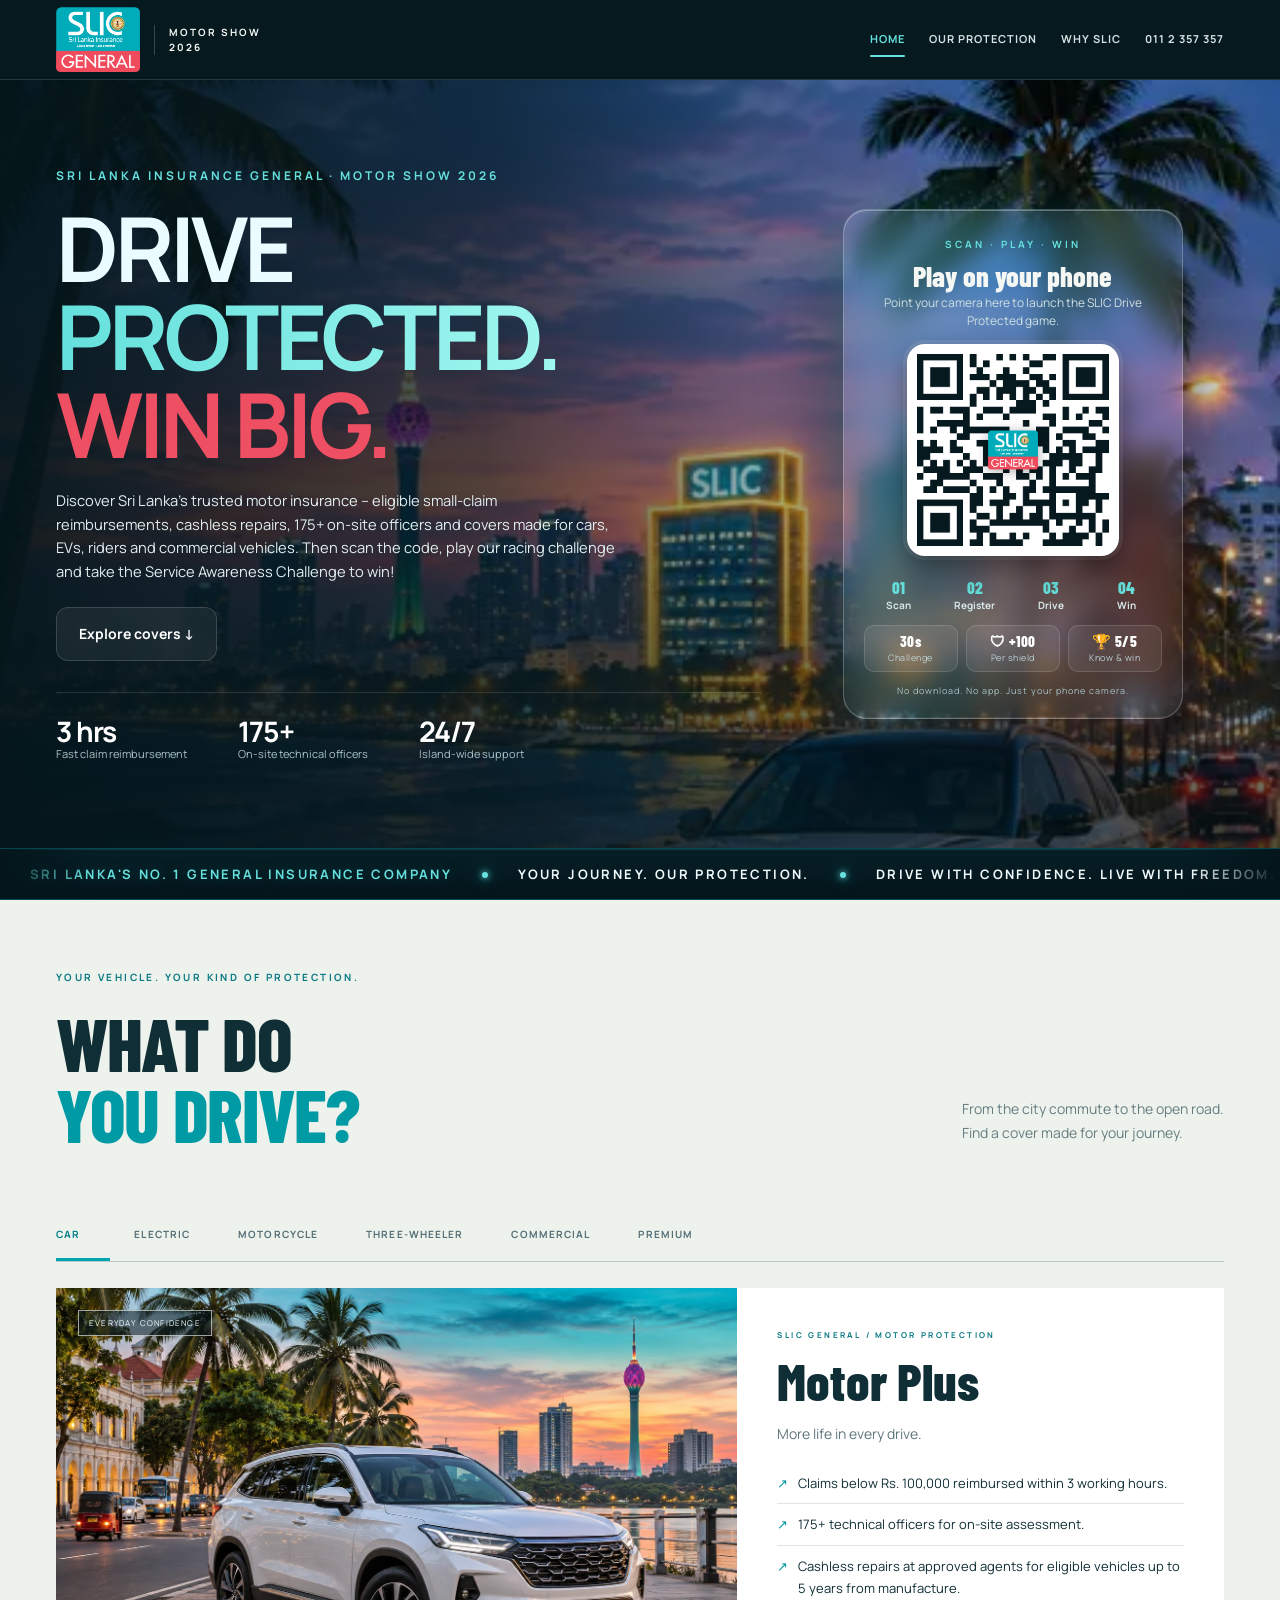
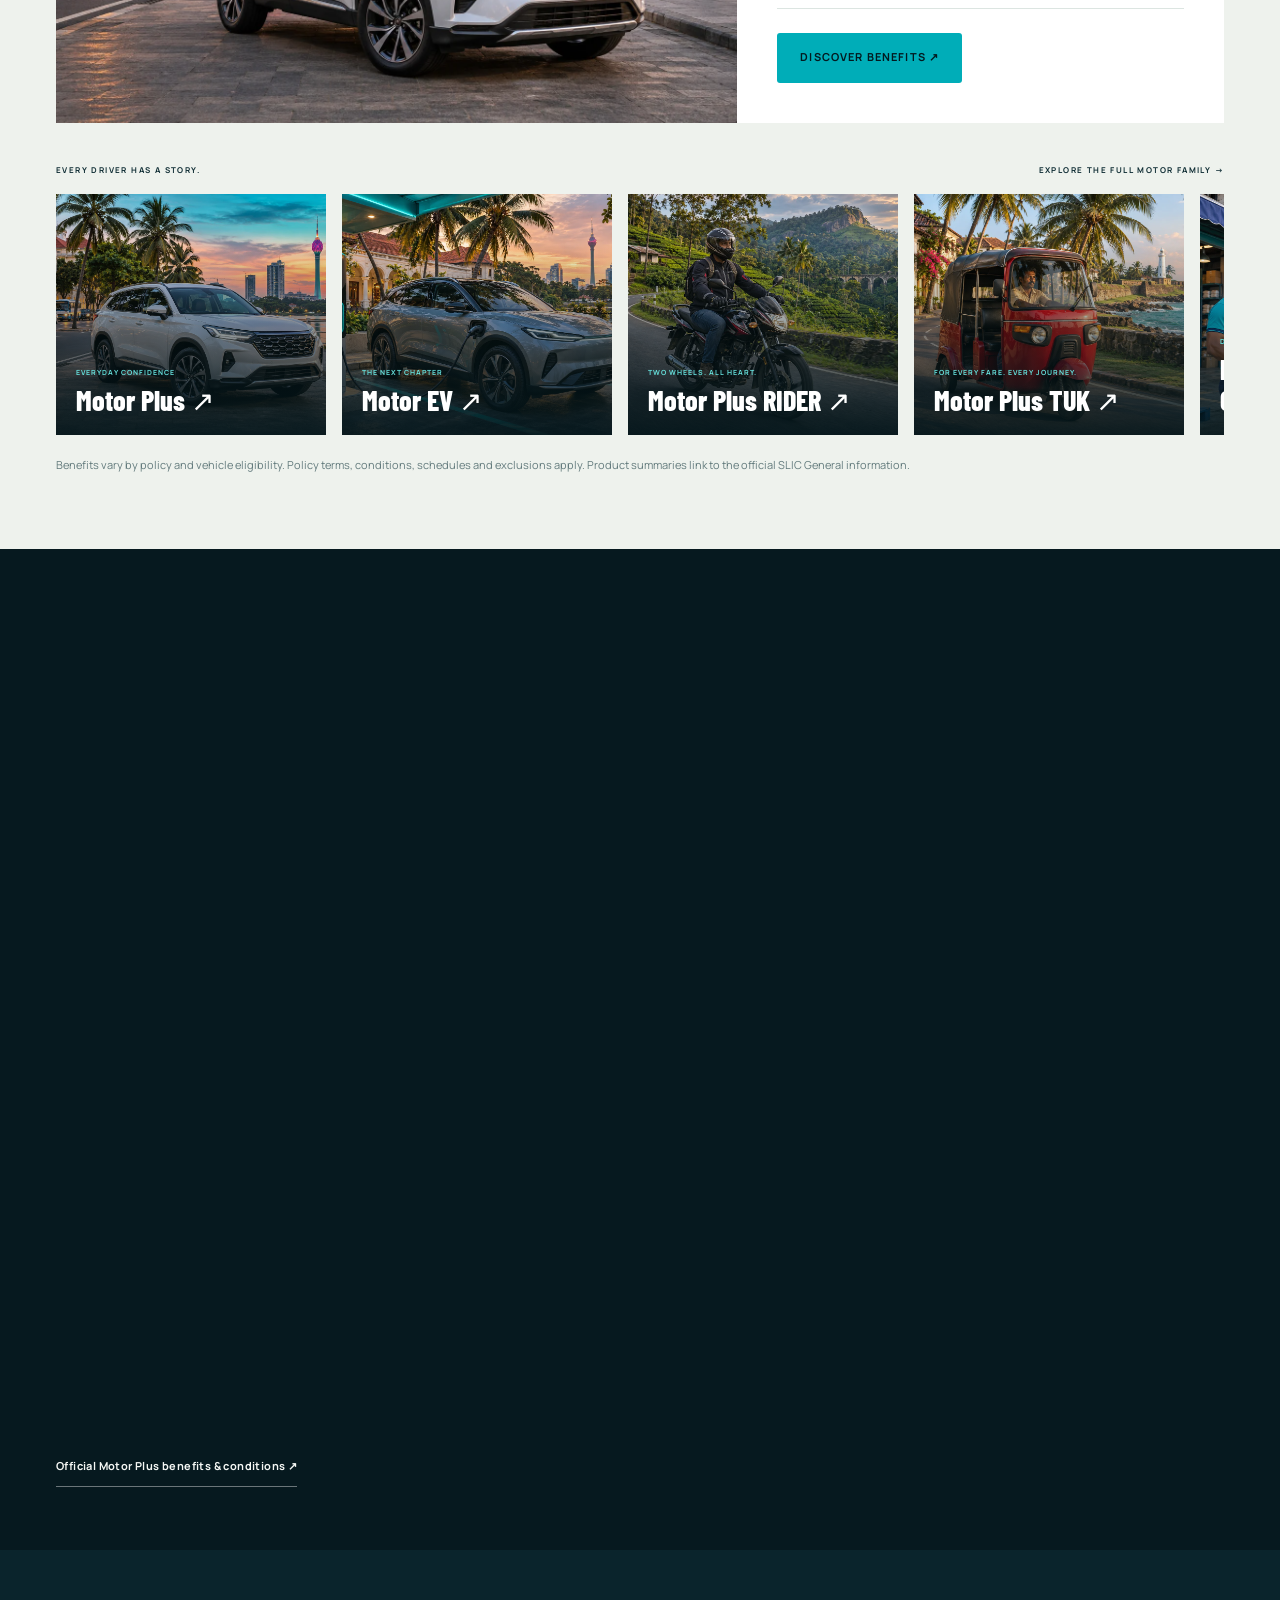
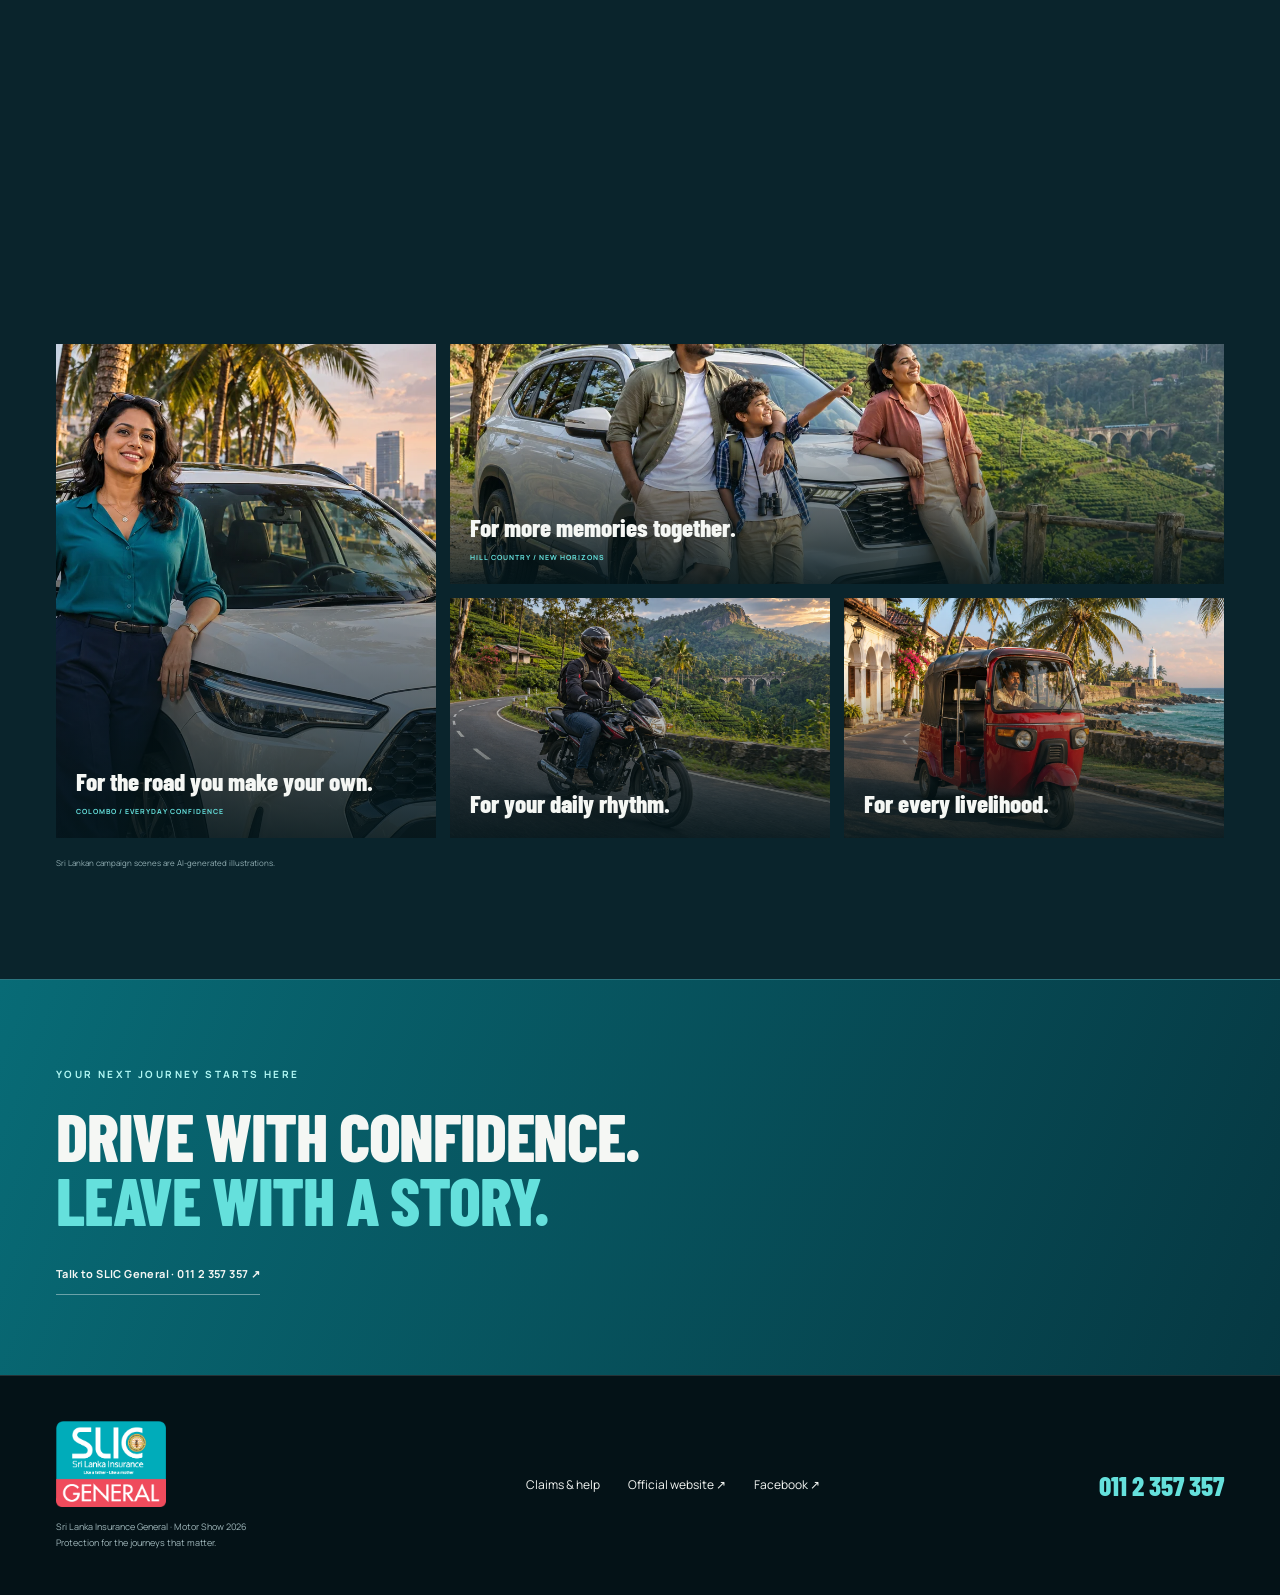
==== index.html @ 0b6e7b7d "Initial commit: motor show game site" ====
<!doctype html>
<html lang="en"><head><meta charset="utf-8"><meta name="viewport" content="width=device-width,initial-scale=1,viewport-fit=cover"><meta name="theme-color" content="#06191f"><meta name="description" content="Drive smart. Stay protected. Take the SLIC Motor Show 2026 challenge and discover motor protection for your Sri Lankan journey."><title>SLIC Motor Show 2026 · Drive Smart. Stay Protected.</title><link rel="icon" href="assets/logo.png"><link rel="preload" as="image" href="assets/images/colombo-desktop.webp" imagesrcset="assets/images/colombo-desktop-small.webp 960w, assets/images/colombo-desktop.webp 1672w" imagesizes="100vw" media="(min-width:768px)" fetchpriority="high"><link rel="preload" as="image" href="assets/images/colombo-portrait.webp" imagesrcset="assets/images/colombo-portrait-small.webp 480w, assets/images/colombo-portrait.webp 941w" imagesizes="100vw" media="(max-width:767px)" fetchpriority="high"><link rel="stylesheet" href="assets/site.css"><link rel="stylesheet" href="assets/mobile-home.css"></head>
<body data-page="campaign"><a class="skip-link" href="#main">Skip to content</a><main id="main">
<section class="campaign-hero" id="home" aria-labelledby="heroTitle"><picture><source media="(max-width:767px)" srcset="assets/images/colombo-portrait-small.webp 480w, assets/images/colombo-portrait.webp 941w" sizes="100vw"><img class="hero-image" src="assets/images/colombo-desktop.webp" srcset="assets/images/colombo-desktop-small.webp 960w, assets/images/colombo-desktop.webp 1672w" sizes="100vw" alt="White SUV on Colombo’s coastal road with the Lotus Tower in the distance" width="1672" height="941" fetchpriority="high"></picture><div class="hero-shade"></div><div class="hero-grid wrap"><div class="hero-copy"><span class="hero-eyebrow">SRI LANKA INSURANCE GENERAL · MOTOR SHOW 2026</span><h1 id="heroTitle" class="hero-title">DRIVE<br><span class="t-teal">PROTECTED.</span><br><span class="t-pink">WIN BIG.</span></h1><p class="hero-lead">Discover Sri Lanka's trusted motor insurance – eligible small-claim reimbursements, cashless repairs, 175+ on-site officers and covers made for cars, EVs, riders and commercial vehicles. Then scan the code, play our racing challenge and take the Service Awareness Challenge to win!</p><p class="mobile-hero-intro">Confidence for every journey. Explore motor protection for your life on the road.</p><a class="btn-glass" href="#products">Explore covers ↓</a><div class="hero-stats"><div><b>3 hrs</b><span>Fast claim reimbursement</span></div><div><b>175+</b><span>On-site technical officers</span></div><div><b>24/7</b><span>Island-wide support</span></div></div></div><div class="hero-side"><div class="qr-glass" aria-labelledby="scanTitle"><span class="eyebrow">SCAN · PLAY · WIN</span><h3 id="scanTitle">Play on your phone</h3><p>Point your camera here to launch the SLIC Drive Protected game.</p><div class="qr-frame"><div class="qr-code" data-qr data-qr-size="300" aria-label="QR code for the mobile driving challenge"></div><img class="qr-logo" src="assets/logo.png" alt=""></div><ol class="qr-steps"><li><b>01</b>Scan</li><li><b>02</b>Register</li><li><b>03</b>Drive</li><li><b>04</b>Win</li></ol><div class="qr-facts"><span><b>30s</b>Challenge</span><span><b>🛡 +100</b>Per shield</span><span><b>🏆 5/5</b>Know &amp; win</span></div><small class="qr-note">No download. No app. Just your phone camera.</small></div></div><section class="mobile-banner-slider" aria-label="Explore motor protection" aria-roledescription="carousel"><div class="mobile-banner-track"><a class="mobile-banner" href="products/motor-plus.html" aria-label="Motor Plus: discover benefits"><img src="assets/images/motor-plus-small.webp" alt="Motor Plus vehicle in Sri Lanka" width="150" height="100"><span><small>FOR YOUR EVERYDAY DRIVE</small><strong>Motor Plus</strong><em>Your road. More confidence.</em></span><b aria-hidden="true">↗</b></a><a class="mobile-banner" href="products/motor-ev.html" aria-label="Motor EV: discover benefits"><img src="assets/images/motor-ev-small.webp" alt="Motor EV vehicle in Sri Lanka" width="150" height="100"><span><small>THE NEXT CHAPTER</small><strong>Motor EV</strong><em>Electric drive. Extra confidence.</em></span><b aria-hidden="true">↗</b></a><a class="mobile-banner" href="products/rider.html" aria-label="Motor Plus RIDER: discover benefits"><img src="assets/images/rider-small.webp" alt="Motor Plus RIDER vehicle in Sri Lanka" width="150" height="100"><span><small>TWO WHEELS. ALL HEART.</small><strong>Motor Plus RIDER</strong><em>Make every ride your own.</em></span><b aria-hidden="true">↗</b></a><a class="mobile-banner" href="products/tuk.html" aria-label="Motor Plus TUK: discover benefits"><img src="assets/images/tuk-small.webp" alt="Motor Plus TUK vehicle in Sri Lanka" width="150" height="100"><span><small>FOR EVERY JOURNEY</small><strong>Motor Plus TUK</strong><em>Your livelihood. Moving forward.</em></span><b aria-hidden="true">↗</b></a></div><div class="mobile-banner-controls"><span>PROTECTION FOR YOUR JOURNEY</span><div class="mobile-banner-dots" aria-label="Choose a banner"><button type="button" aria-label="Show Motor Plus banner" aria-pressed="true"></button><button type="button" aria-label="Show Motor EV banner" aria-pressed="false"></button><button type="button" aria-label="Show Motor Plus RIDER banner" aria-pressed="false"></button><button type="button" aria-label="Show Motor Plus TUK banner" aria-pressed="false"></button></div></div></section></div></section>
<div class="campaign-marquee" aria-hidden="true"><div class="mq-track"><div class="mq-set"><span class="mq-t mq-teal">SRI LANKA&#39;S NO. 1 GENERAL INSURANCE COMPANY</span><span class="mq-dot"></span><span class="mq-t mq-white">YOUR JOURNEY. OUR PROTECTION.</span><span class="mq-dot"></span><span class="mq-t mq-white">DRIVE WITH CONFIDENCE. LIVE WITH FREEDOM.</span><span class="mq-dot"></span><span class="mq-t mq-teal">PROTECTING EVERY JOURNEY ACROSS SRI LANKA</span><span class="mq-dot"></span><span class="mq-t mq-coral">SCAN &bull; PLAY &bull; WIN BIG!</span><span class="mq-dot"></span><span class="mq-t mq-hot">24/7 HOTLINE &bull; <b>011 2 357 357</b></span><span class="mq-dot"></span></div><div class="mq-set"><span class="mq-t mq-teal">SRI LANKA&#39;S NO. 1 GENERAL INSURANCE COMPANY</span><span class="mq-dot"></span><span class="mq-t mq-white">YOUR JOURNEY. OUR PROTECTION.</span><span class="mq-dot"></span><span class="mq-t mq-white">DRIVE WITH CONFIDENCE. LIVE WITH FREEDOM.</span><span class="mq-dot"></span><span class="mq-t mq-teal">PROTECTING EVERY JOURNEY ACROSS SRI LANKA</span><span class="mq-dot"></span><span class="mq-t mq-coral">SCAN &bull; PLAY &bull; WIN BIG!</span><span class="mq-dot"></span><span class="mq-t mq-hot">24/7 HOTLINE &bull; <b>011 2 357 357</b></span><span class="mq-dot"></span></div></div></div>
<section class="protection-section section" id="products" aria-labelledby="productsTitle"><div class="wrap"><div class="section-heading reveal"><div><span class="eyebrow">YOUR VEHICLE. YOUR KIND OF PROTECTION.</span><h2 id="productsTitle">WHAT DO<br><em>YOU DRIVE?</em></h2></div><p>From the city commute to the open road.<br>Find a cover made for your journey.</p></div><div class="vehicle-tabs" role="tablist" aria-label="Choose your vehicle"><button role="tab" id="tab-car" aria-selected="true" aria-controls="vehiclePanel" data-category="car">Car</button><button role="tab" id="tab-electric" aria-selected="false" aria-controls="vehiclePanel" data-category="electric" tabindex="-1">Electric</button><button role="tab" id="tab-motorcycle" aria-selected="false" aria-controls="vehiclePanel" data-category="motorcycle" tabindex="-1">Motorcycle</button><button role="tab" id="tab-tuk" aria-selected="false" aria-controls="vehiclePanel" data-category="tuk" tabindex="-1">Three-wheeler</button><button role="tab" id="tab-commercial" aria-selected="false" aria-controls="vehiclePanel" data-category="commercial" tabindex="-1">Commercial</button><button role="tab" id="tab-premium" aria-selected="false" aria-controls="vehiclePanel" data-category="premium" tabindex="-1">Premium</button></div><div id="vehiclePanel" class="vehicle-panel" role="tabpanel" aria-labelledby="tab-car"></div><div class="portfolio-heading"><span>EVERY DRIVER HAS A STORY.</span><span>EXPLORE THE FULL MOTOR FAMILY →</span></div><div id="portfolioRail" class="portfolio-rail" aria-label="All motor insurance products"></div><p class="small-print dark-print">Benefits vary by policy and vehicle eligibility. Policy terms, conditions, schedules and exclusions apply. Product summaries link to the official SLIC General information.</p></div></section>
<section class="confidence-section section" id="why" aria-labelledby="whyTitle"><div class="wrap"><div class="section-heading reveal"><div><span class="eyebrow">THE CONFIDENCE TO KEEP GOING</span><h2 id="whyTitle">MORE THAN INSURANCE.<br><em>CONFIDENCE FOR<br>EVERY JOURNEY.</em></h2></div><p>Real support for the road ahead.<br>Explore selected Motor Plus benefits.</p></div><div class="confidence-layout"><div class="confidence-photo reveal"><img src="assets/images/motor-plus.webp" srcset="assets/images/motor-plus-small.webp 620w, assets/images/motor-plus.webp 1400w" sizes="(max-width:767px) 100vw, 65vw" alt="Premium white SUV in Colombo" width="1000" height="667" loading="lazy"><div><strong><span data-count="175">175</span>+</strong><span>Qualified technical officers.<br>Island-wide on-site assessment.</span></div></div><div class="benefit-list"><article class="reveal"><span class="benefit-icon">◷</span><div><h3>Support that stays with you.</h3><p>Motor Plus service, 24 hours a day, 7 days a week.</p></div><b>01</b></article><article class="reveal"><span class="benefit-icon">↗</span><div><h3>Small claims. Faster journeys.</h3><p>Motor Plus claims below Rs. 100,000: reimbursement within 3 working hours, subject to policy conditions.</p></div><b>02</b></article><article class="reveal"><span class="benefit-icon">◇</span><div><h3>A smarter repair experience.</h3><p>Cashless repairs at approved agents for eligible vehicles up to 5 years from manufacture.</p></div><b>03</b></article><article class="reveal"><span class="benefit-icon">▣</span><div><h3>Convenience, wherever you are.</h3><p>Virtual inspections, online renewals and Motor Plus loyalty rewards.</p></div><b>04</b></article></div></div><a class="text-link" href="https://www.slicgeneral.com/en/personal/motor-insurance/motor-plus" target="_blank" rel="noopener">Official Motor Plus benefits & conditions ↗</a></div></section>
<section class="stories-section section" aria-labelledby="storiesTitle"><div class="wrap"><div class="story-heading reveal"><span class="eyebrow">ONE ISLAND. A MILLION REASONS TO GO.</span><h2 id="storiesTitle">PROTECTING EVERY JOURNEY<br><em>ACROSS SRI LANKA.</em></h2><p>From your first drive to every journey ahead,<br>SLIC General is by your side.</p></div><div class="story-mosaic"><figure class="story-tall reveal"><img src="assets/images/ladies-only.webp" srcset="assets/images/ladies-only-small.webp 620w, assets/images/ladies-only.webp 1400w" sizes="(max-width:767px) 100vw, 65vw" alt="Sri Lankan professional beside her car in Colombo" width="900" height="600" loading="lazy"><figcaption>For the road you make your own.<small>COLOMBO / EVERYDAY CONFIDENCE</small></figcaption></figure><figure class="story-wide reveal"><img src="assets/images/family.webp" srcset="assets/images/family-small.webp 620w, assets/images/family.webp 1400w" sizes="(max-width:767px) 100vw, 65vw" alt="Sri Lankan family enjoying a hill-country road trip" width="900" height="600" loading="lazy"><figcaption>For more memories together.<small>HILL COUNTRY / NEW HORIZONS</small></figcaption></figure><figure class="reveal"><img src="assets/images/rider.webp" srcset="assets/images/rider-small.webp 620w, assets/images/rider.webp 1400w" sizes="(max-width:767px) 100vw, 65vw" alt="Helmeted Sri Lankan motorcyclist on a scenic local road" width="900" height="600" loading="lazy"><figcaption>For your daily rhythm.</figcaption></figure><figure class="reveal"><img src="assets/images/tuk.webp" srcset="assets/images/tuk-small.webp 620w, assets/images/tuk.webp 1400w" sizes="(max-width:767px) 100vw, 65vw" alt="Red Sri Lankan three-wheeler on a coastal road" width="900" height="600" loading="lazy"><figcaption>For every livelihood.</figcaption></figure><figure class="story-last reveal"><img src="assets/images/commercial.webp" srcset="assets/images/commercial-small.webp 620w, assets/images/commercial.webp 1400w" sizes="(max-width:767px) 100vw, 65vw" alt="Sri Lankan delivery professional and commercial vehicle" width="900" height="600" loading="lazy"><figcaption>For the business you’re building.</figcaption></figure></div><span class="image-disclosure">Sri Lankan campaign scenes are AI-generated illustrations.</span></div></section>

<section class="closing-section"><div class="wrap"><span class="eyebrow">YOUR NEXT JOURNEY STARTS HERE</span><h2>DRIVE WITH CONFIDENCE.<br><em>LEAVE WITH A STORY.</em></h2><div class="actions"><a class="text-link" href="tel:0112357357">Talk to SLIC General · 011 2 357 357 ↗</a></div></div></section>
</main><dialog id="productDialog" class="product-dialog" aria-labelledby="dialogTitle"><button class="dialog-close" aria-label="Close product details" type="button">×</button><div id="dialogContent"></div></dialog><script src="assets/config.js"></script><script src="assets/vendor/qrcode.min.js"></script><script src="assets/site.js"></script><script src="assets/mobile-banner.js"></script></body></html>
---- assets/site.css ----
@font-face {
  font-family: Campaign;
  src: url("fonts/heading.ttf") format("truetype");
  font-weight: 800;
  font-display: swap;
}
@font-face {
  font-family: Manrope;
  src: url("fonts/body.ttf") format("truetype");
  font-weight: 400;
  font-display: swap;
}
@font-face {
  font-family: Manrope;
  src: url("fonts/body-bold.ttf") format("truetype");
  font-weight: 700 800;
  font-display: swap;
}
:root {
  --navy: #06191f;
  --deep: #041217;
  --panel: #0d2730;
  --teal: #00adb8;
  --aqua: #65e0dc;
  --red: #ef4f63;
  --white: #f5f7f4;
  --muted: #a1b8bc;
  --line: #ffffff22;
  --heading: Campaign, "Arial Narrow", Impact, sans-serif;
  --body: Manrope, "Segoe UI", sans-serif;
  --nav-height: 80px;
}
* {
  box-sizing: border-box;
}
html {
  scroll-behavior: smooth;
  scroll-padding-top: 100px;
}
body {
  margin: 0;
  background: var(--navy);
  color: var(--white);
  font: 15px/1.7 var(--body);
  overflow-x: clip;
}
a {
  color: inherit;
  text-decoration: none;
}
button,
input {
  font: inherit;
}
button,
a {
  -webkit-tap-highlight-color: transparent;
}
button {
  cursor: pointer;
}
img {
  display: block;
  max-width: 100%;
  object-fit: cover;
}
button:focus-visible,
a:focus-visible,
summary:focus-visible {
  outline: 3px solid var(--aqua);
  outline-offset: 5px;
}
h1,
h2,
h3,
p {
  margin-top: 0;
}
h1,
h2 {
  font-family: var(--heading);
  font-weight: 800;
  line-height: 0.96;
  letter-spacing: -0.018em;
}
h2 {
  font-size: clamp(48px, 5.8vw, 92px);
  margin: 18px 0 24px;
}
h2 em,
h1 em {
  font-style: normal;
  color: var(--aqua);
}
p {
  color: var(--muted);
}
.wrap {
  width: min(1440px, calc(100% - 112px));
  margin-inline: auto;
}
.section {
  padding: 110px 0;
}
section[id] {
  scroll-margin-top: 0;
}
.eyebrow,
.mini-label {
  font-size: 10px;
  font-weight: 800;
  letter-spacing: 2.4px;
  text-transform: uppercase;
  color: var(--aqua);
}
.mini-label {
  font-size: 8px;
  letter-spacing: 1.7px;
}
.status-dot {
  display: inline-block;
  width: 7px;
  height: 7px;
  background: var(--teal);
  border-radius: 50%;
  box-shadow: 0 0 14px #00adb8aa;
  margin-right: 7px;
}
.actions {
  display: flex;
  gap: 26px;
  align-items: center;
  flex-wrap: wrap;
}
.btn {
  display: inline-flex;
  align-items: center;
  justify-content: center;
  gap: 24px;
  padding: 15px 23px;
  border: 0;
  border-radius: 3px;
  background: var(--teal);
  color: #031a20;
  font-size: 11px;
  font-weight: 800;
  text-transform: uppercase;
  letter-spacing: 1.15px;
  min-height: 50px;
  transition:
    transform 0.25s,
    box-shadow 0.25s;
}
.btn:hover {
  transform: translateY(-3px);
  box-shadow: 0 9px 30px #00adb833;
}
.btn.red {
  background: var(--red);
  color: white;
}
.btn.red:hover {
  box-shadow: 0 9px 30px #ef4f6333;
}
.btn.outline {
  background: transparent;
  color: var(--white);
  border: 1px solid var(--line);
}
.text-link {
  display: inline-flex;
  align-items: center;
  gap: 16px;
  border-bottom: 1px solid #ffffff66;
  padding: 10px 0;
  font-size: 11px;
  font-weight: 700;
  letter-spacing: 0.4px;
}
.text-link:hover {
  color: var(--aqua);
  border-color: var(--aqua);
}
.mobile-only {
  display: none !important;
}
.skip-link {
  position: fixed;
  top: -100px;
  left: 20px;
  background: white;
  color: var(--navy);
  padding: 12px;
  z-index: 200;
}
.skip-link:focus {
  top: 12px;
}
/* Exhibition navigation */
.nav {
  height: var(--nav-height);
  position: sticky;
  top: 0;
  z-index: 70;
  background: #06191ff5;
  border-bottom: 1px solid var(--line);
  backdrop-filter: blur(16px);
}
.nav .wrap {
  height: 100%;
  display: flex;
  align-items: center;
  justify-content: space-between;
  gap: 25px;
}
.brand {
  display: flex;
  gap: 14px;
  align-items: center;
  flex-shrink: 0;
}
.brand img {
  width: 80px;
  height: 46px;
  object-fit: contain;
  background: white;
  padding: 4px;
  border-radius: 3px;
}
.brand span {
  border-left: 1px solid #ffffff33;
  padding-left: 14px;
  font-size: 10px;
  letter-spacing: 2px;
  line-height: 1.5;
  font-weight: 800;
}
.nav-links {
  display: flex;
  align-items: center;
  gap: 27px;
}
.nav-links a {
  font-size: 9px;
  letter-spacing: 1.3px;
  text-transform: uppercase;
  font-weight: 800;
  color: #d4e0e1;
}
.nav-links a:hover,
.nav-links a.on {
  color: var(--aqua);
}
.nav-links .btn {
  padding: 10px 19px;
  min-height: 40px;
  color: white;
  letter-spacing: 1px;
}
.menu-btn {
  display: none;
  background: none;
  border: 1px solid var(--line);
  color: white;
  border-radius: 3px;
  font-size: 20px;
  width: 42px;
  height: 42px;
}
.bottom-nav {
  display: none;
}
/* The first screen */
.campaign-hero {
  position: relative;
  isolation: isolate;
  height: calc(100dvh - var(--nav-height));
  min-height: 0;
  display: flex;
  flex-direction: column;
  overflow: hidden;
  background: #0b2633;
}
.hero-image {
  position: absolute;
  inset: 0;
  width: 100%;
  height: 100%;
  object-position: 65% center;
  z-index: -3;
}
.hero-shade {
  position: absolute;
  inset: 0;
  background:
    linear-gradient(90deg, #04161bf2 0%, #04161bc9 30%, #04161b20 74%),
    linear-gradient(0deg, #04161bdf, transparent 45%);
  z-index: -2;
}
.hero-grid {
  display: grid;
  grid-template-columns: 1.3fr 0.7fr;
  gap: 30px;
  flex: 1;
  align-items: center;
  padding-block: 34px 24px;
  min-height: 0;
}
.hero-copy {
  position: relative;
  z-index: 2;
}
.event-label {
  display: inline-flex;
  gap: 8px;
  align-items: center;
  border: 1px solid #ffffff38;
  padding: 6px 11px;
  font-size: 9px;
  letter-spacing: 2px;
  font-weight: 800;
}
.event-label > span:last-child {
  color: var(--aqua);
  border-left: 1px solid #ffffff33;
  padding-left: 10px;
}
.hero-kicker {
  margin: 20px 0 12px;
  color: #d3e4e6;
  font-size: 10px;
  letter-spacing: 1.6px;
  text-transform: uppercase;
  font-weight: 700;
}
.campaign-hero h1 {
  font-size: clamp(54px, min(7.6vw, 13.3dvh), 142px);
  line-height: 0.91;
  margin: 0 0 24px;
  letter-spacing: -0.025em;
}
.campaign-hero h1 > span {
  color: var(--white);
}
.campaign-hero h1 em {
  color: var(--aqua);
}
.hero-lead {
  max-width: 475px;
  color: #c4d3d6;
  font-size: 13px;
  line-height: 1.8;
  margin-bottom: 26px;
}
.hero-side {
  height: 100%;
  display: flex;
  flex-direction: column;
  justify-content: space-between;
  align-items: flex-end;
  padding: 26px 0 35px;
  min-width: 0;
}
.floating-shield {
  display: flex;
  align-items: center;
  gap: 12px;
  animation: float 5s ease-in-out infinite;
}
.floating-shield svg {
  width: 46px;
  height: 54px;
  fill: #00adb833;
  stroke: var(--aqua);
  stroke-width: 2;
  filter: drop-shadow(0 0 15px #00adb855);
}
.floating-shield span {
  font-size: 8px;
  letter-spacing: 1.5px;
  line-height: 1.8;
  color: #e5ffff;
}
.hero-entry {
  background: #06191fbb;
  backdrop-filter: blur(12px);
  border: 1px solid #ffffff40;
  padding: 18px;
  display: flex;
  gap: 20px;
  align-items: center;
  max-width: 370px;
  box-shadow: 0 20px 40px #0003;
}
.hero-entry strong {
  font-family: var(--heading);
  font-size: 31px;
  line-height: 1.05;
  display: block;
  margin: 8px 0 12px;
}
.hero-entry a:not(.qr-mini) {
  font-size: 8px;
  letter-spacing: 0.5px;
  color: #b7d1d7;
}
.qr-mini {
  background: white;
  padding: 8px;
  flex-shrink: 0;
}
.qr-mini img,
.qr-mini canvas {
  width: 110px !important;
  height: 110px !important;
}
.hero-footer {
  display: flex;
  justify-content: space-between;
  align-items: center;
  padding-block: 20px;
  border-top: 1px solid #ffffff33;
  gap: 20px;
}
.hero-footer > span {
  font-size: 8px;
  letter-spacing: 1.8px;
  color: #bdced0;
}
.hero-footer > div {
  display: flex;
  gap: 32px;
  align-items: center;
}
.hero-footer > div > span {
  font-family: var(--heading);
  font-size: 29px;
  line-height: 1;
}
.hero-footer small {
  font-family: var(--body);
  font-size: 8px;
  color: #bdced0;
  margin-left: 5px;
}
.hero-footer a {
  font-size: 8px;
  letter-spacing: 1.5px;
}
.campaign-marquee {
  background: var(--teal);
  color: #05232a;
  overflow: hidden;
  white-space: nowrap;
  font-size: 12px;
  letter-spacing: 2px;
  font-weight: 800;
}
.campaign-marquee > div {
  width: max-content;
  padding: 15px 0;
  animation: marquee 45s linear infinite;
}
.campaign-marquee span {
  display: inline-block;
  margin: 0 28px;
  font-size: 17px;
}
/* Campaign rewards */
.rewards-section {
  background:
    radial-gradient(ellipse at 80% 50%, #0b303a, transparent 60%), var(--deep);
}
.rewards-layout {
  display: grid;
  grid-template-columns: 0.7fr 1.6fr;
  gap: 70px;
  align-items: center;
}
.section-copy > p {
  max-width: 340px;
  font-size: 13px;
}
.section-copy h2 {
  font-size: clamp(64px, 7vw, 112px);
}
.concept-badge {
  display: inline-block;
  border: 1px solid #e8bb6466;
  color: #f0cf92;
  padding: 6px 10px;
  letter-spacing: 0.7px;
  font-size: 8px;
  font-weight: 800;
  margin: 10px 0;
}
.small-print {
  font-size: 10px !important;
  line-height: 1.8;
  color: #9fb2b8;
}
.rewards-stage {
  min-width: 0;
  position: relative;
}
.rewards-stage > img {
  width: 100%;
  height: auto;
  mix-blend-mode: lighten;
  transition: transform 0.6s;
}
.rewards-stage:hover > img {
  transform: translateY(-7px);
}
.reward-labels {
  display: grid;
  grid-template-columns: repeat(3, 1fr);
  gap: 12px;
  padding-top: 25px;
  border-top: 1px solid var(--line);
}
.reward-labels > span {
  font-family: var(--heading);
  font-size: 22px;
  line-height: 1.1;
}
.reward-labels small {
  display: block;
  font: 700 7px/1.6 var(--body);
  color: var(--aqua);
  letter-spacing: 1px;
  margin-bottom: 8px;
}
.proposed-items {
  display: flex;
  flex-wrap: wrap;
  gap: 8px;
  margin-top: 23px;
}
.proposed-items span {
  font-size: 8px;
  color: #b6cccf;
  border: 1px solid var(--line);
  border-radius: 20px;
  padding: 5px 10px;
}
/* Scan and play */
.play-section {
  background: linear-gradient(120deg, #0b3039, #05171e);
  position: relative;
  overflow: hidden;
  border-block: 1px solid var(--line);
}
.play-section:before {
  content: "30";
  font: bold 600px/0.8 var(--heading);
  position: absolute;
  right: 12%;
  top: 20px;
  color: #ffffff02;
  pointer-events: none;
}
.play-layout {
  display: grid;
  grid-template-columns: 1.25fr 0.8fr 0.9fr;
  gap: 50px;
  align-items: center;
}
.play-copy h2 {
  font-size: clamp(45px, 4.7vw, 77px);
}
.play-copy > p {
  max-width: 350px;
  font-size: 13px;
}
.play-steps {
  list-style: none;
  padding: 0;
  display: flex;
  gap: 20px;
  margin: 30px 0;
}
.play-steps li {
  display: flex;
  flex-direction: column;
  font-size: 9px;
}
.play-steps b {
  font-family: var(--heading);
  font-size: 24px;
  color: var(--aqua);
  border-bottom: 1px solid #ffffff33;
  margin-bottom: 6px;
  padding-bottom: 4px;
}
.game-preview {
  position: relative;
  width: 100%;
  max-width: 270px;
  aspect-ratio: 9/16;
  border: 6px solid #06151a;
  box-shadow:
    0 0 0 1px #30545f,
    20px 30px 60px #0005;
  border-radius: 30px;
  overflow: hidden;
  justify-self: center;
  transform: rotate(-4deg);
  background: #123e37;
}
.preview-top {
  position: absolute;
  z-index: 3;
  left: 10px;
  right: 10px;
  top: 17px;
  display: flex;
  justify-content: space-between;
  gap: 10px;
}
.preview-top > span {
  font-size: 6px;
  letter-spacing: 1px;
  max-width: 80px;
  background: #06191fcc;
  padding: 7px;
  border-radius: 6px;
  align-self: flex-start;
}
.preview-top b {
  font-family: var(--heading);
  font-size: 37px;
  line-height: 1;
  text-align: center;
  background: #06191fcc;
  padding: 7px 14px;
  border-radius: 8px;
  color: var(--aqua);
}
.preview-top small {
  font: 700 6px var(--body);
  display: block;
  letter-spacing: 1px;
  margin-top: 4px;
}
.demo-road {
  position: absolute;
  inset: 0;
  background: linear-gradient(
    90deg,
    #008a90 0 10%,
    #e1c799 10% 15%,
    #2c3f43 15% 85%,
    #235c46 85%
  );
}
.demo-lane {
  position: absolute;
  inset: 0 15%;
  background:
    repeating-linear-gradient(180deg, transparent 0 30px, #ffffff8a 30px 55px)
      33% 0/3px 100% repeat-y,
    repeating-linear-gradient(180deg, transparent 0 30px, #ffffff8a 30px 55px)
      66% 0/3px 100% repeat-y;
  animation: road 0.65s linear infinite;
}
.demo-palms {
  position: absolute;
  right: -3px;
  top: -30px;
  font-size: 46px;
  line-height: 3.2;
  color: #79aa60;
  animation: palm-scroll 4s linear infinite;
}
.demo-car {
  position: absolute;
  width: 41px;
  height: 74px;
  bottom: 70px;
  left: calc(50% - 20px);
  border-radius: 12px 12px 8px 8px;
  border: 2px solid #cdf6f1;
  background: linear-gradient(90deg, #006b79, #00bec5, #006a79);
  box-shadow: 4px 7px 7px #0008;
  display: grid;
  place-items: center;
  animation: steer 7s ease-in-out infinite;
}
.demo-car:before,
.demo-car:after {
  content: "";
  position: absolute;
  left: -5px;
  top: 14px;
  width: 4px;
  height: 13px;
  background: #101619;
  box-shadow:
    43px 0 #101619,
    0 40px #101619,
    43px 40px #101619;
}
.demo-car i {
  position: absolute;
  top: 10px;
  left: 6px;
  right: 6px;
  height: 13px;
  background: #08353c;
  border-radius: 4px;
}
.demo-car img {
  width: 26px;
  border-radius: 2px;
  margin-top: 10px;
}
.demo-shield {
  position: absolute;
  top: -10%;
  font-size: 35px;
  color: #88ffff;
  text-shadow: 0 0 15px #00c3c8;
  animation: collect 3s linear infinite;
}
.shield-one {
  left: 27%;
}
.shield-two {
  left: 60%;
  animation-delay: 1.4s;
}
.demo-cone {
  position: absolute;
  left: 64%;
  font-size: 32px;
  color: #ff9a40;
  animation: collect 4.5s linear infinite;
}
.preview-bottom {
  position: absolute;
  bottom: 20px;
  left: 8px;
  right: 8px;
  display: flex;
  justify-content: space-between;
  font-size: 6px;
  letter-spacing: 0.5px;
  background: #04191bcc;
  padding: 8px;
  border-radius: 6px;
}
.preview-caption {
  position: absolute;
  bottom: 4px;
  text-align: center;
  left: 0;
  right: 0;
  font-size: 5px;
  color: #b1d4d6;
}
.scan-card {
  padding: 25px;
  background: #f1f6f1;
  color: var(--navy);
  text-align: center;
  border-radius: 4px;
  box-shadow: 14px 14px 0 #00adb81a;
  min-width: 0;
}
.scan-card .eyebrow {
  color: #087b84;
}
.scan-card h3 {
  font-family: var(--heading);
  font-size: 34px;
  line-height: 1.05;
  margin: 12px 0 22px;
}
.qr-large {
  background: white;
  padding: 12px;
  display: inline-block;
  max-width: 100%;
  border: 1px solid #d5e3e4;
}
.qr-large img,
.qr-large canvas {
  width: 100% !important;
  max-width: 230px;
  height: auto !important;
  aspect-ratio: 1;
}
.scan-card p {
  font-size: 9px;
  color: #55727b;
  margin: 18px 0 10px;
}
.qr-url {
  font-size: 9px;
  color: #087d86;
  overflow-wrap: anywhere;
  text-decoration: underline;
}
.scan-footnote {
  display: block;
  border-top: 1px solid #cededc;
  padding-top: 14px;
  margin-top: 18px;
  font-size: 8px;
  font-weight: 700;
  letter-spacing: 1px;
}
.preview-standing {
  font-size: 10px;
  border-left: 2px solid var(--teal);
  padding: 8px 12px;
  margin-top: 24px;
  color: #c0d9dc;
  max-width: 300px;
}
/* Interactive protection portfolio */
.protection-section {
  background: #eef2ed;
  color: #102e35;
}
.section-heading {
  display: flex;
  justify-content: space-between;
  gap: 40px;
  align-items: flex-end;
  margin-bottom: 38px;
}
.section-heading p {
  font-size: 12px;
  max-width: 300px;
  margin-bottom: 28px;
}
.protection-section .eyebrow {
  color: #087983;
}
.protection-section h2 em {
  color: #009aa4;
}
.protection-section .section-heading p {
  color: #667d80;
}
.vehicle-tabs {
  display: flex;
  gap: 0;
  border-bottom: 1px solid #b9c9c6;
  margin-bottom: 26px;
  overflow-x: auto;
  scrollbar-width: thin;
}
.vehicle-tabs button {
  background: none;
  border: 0;
  border-bottom: 3px solid transparent;
  color: #557076;
  white-space: nowrap;
  padding: 15px 24px;
  font-size: 10px;
  letter-spacing: 1.1px;
  font-weight: 800;
  text-transform: uppercase;
}
.vehicle-tabs button:first-child {
  padding-left: 0;
  padding-right: 30px;
}
.vehicle-tabs button[aria-selected="true"] {
  color: #007e87;
  border-color: #00a6b1;
}
.vehicle-panel {
  display: grid;
  grid-template-columns: 1.4fr 1fr;
  min-height: 430px;
  background: #fff;
  overflow: hidden;
}
.vehicle-panel .vehicle-photo {
  position: relative;
  min-height: 400px;
  overflow: hidden;
}
.vehicle-photo > img {
  width: 100%;
  height: 100%;
  position: absolute;
  object-fit: cover;
  transition: transform 0.8s;
}
.vehicle-panel:hover .vehicle-photo > img {
  transform: scale(1.025);
}
.vehicle-photo > span {
  position: absolute;
  left: 22px;
  top: 22px;
  border: 1px solid #ffffff99;
  background: #06191f88;
  color: #f2ffff;
  font-size: 8px;
  padding: 5px 10px;
  letter-spacing: 1.2px;
}
.vehicle-content {
  padding: 40px;
  display: flex;
  flex-direction: column;
  justify-content: center;
}
.vehicle-content .eyebrow {
  font-size: 8px;
}
.vehicle-content h3 {
  font-family: var(--heading);
  font-size: 52px;
  line-height: 1;
  margin: 12px 0 16px;
}
.vehicle-content p {
  font-size: 12px;
  color: #61777b;
}
.vehicle-benefits {
  padding: 0;
  list-style: none;
  margin: 4px 0 24px;
}
.vehicle-benefits li {
  font-size: 11px;
  padding: 9px 0;
  border-bottom: 1px solid #dce5e1;
  display: flex;
  align-items: flex-start;
  gap: 10px;
}
.vehicle-benefits li:before {
  content: "↗";
  color: #0097a1;
}
.vehicle-content .btn {
  align-self: flex-start;
}
.portfolio-heading {
  display: flex;
  justify-content: space-between;
  gap: 20px;
  font-size: 8px;
  font-weight: 800;
  letter-spacing: 1.4px;
  margin: 40px 0 18px;
}
.portfolio-rail {
  display: flex;
  overflow-x: auto;
  gap: 16px;
  scroll-snap-type: x mandatory;
  padding-bottom: 20px;
  scrollbar-color: #009ca7 #d5e0d9;
  scrollbar-width: thin;
}
.portfolio-tile {
  flex: 0 0 270px;
  position: relative;
  overflow: hidden;
  aspect-ratio: 1.12;
  scroll-snap-align: start;
  border: 0;
  padding: 0;
  text-align: left;
  background: #0d2b35;
  color: white;
}
.portfolio-tile:after {
  content: "";
  position: absolute;
  inset: 20% 0 0;
  background: linear-gradient(transparent, #04161bef);
}
.portfolio-tile img {
  width: 100%;
  height: 100%;
  object-fit: cover;
  transition: transform 0.5s;
}
.portfolio-tile:hover img {
  transform: scale(1.07);
}
.portfolio-tile > span {
  position: absolute;
  z-index: 1;
  bottom: 20px;
  left: 20px;
  right: 20px;
  font-family: var(--heading);
  font-size: 28px;
  line-height: 1.1;
}
.portfolio-tile small {
  font: 700 7px var(--body);
  letter-spacing: 1px;
  display: block;
  color: var(--aqua);
  margin-bottom: 8px;
}
.dark-print {
  color: #637b7d;
}
.panel-animate {
  animation: panel-in 0.4s ease;
}
/* Confidence and stories */
.confidence-section .section-heading h2 {
  font-size: clamp(46px, 5.2vw, 80px);
}
.confidence-layout {
  display: grid;
  grid-template-columns: 1fr 1fr;
  gap: 70px;
  align-items: center;
  margin: 38px 0;
}
.confidence-photo {
  position: relative;
  min-height: 500px;
  overflow: hidden;
}
.confidence-photo img {
  position: absolute;
  inset: 0;
  width: 100%;
  height: 100%;
  object-fit: cover;
}
.confidence-photo:after {
  content: "";
  position: absolute;
  inset: 35% 0 0;
  background: linear-gradient(transparent, #04161bf2);
}
.confidence-photo > div {
  position: absolute;
  z-index: 1;
  bottom: 30px;
  left: 30px;
  display: flex;
  align-items: center;
  gap: 20px;
}
.confidence-photo strong {
  font: 800 100px/1 var(--heading);
  color: var(--aqua);
}
.confidence-photo > div > span {
  font-size: 10px;
  color: #e1eded;
}
.benefit-list article {
  display: flex;
  gap: 20px;
  border-bottom: 1px solid var(--line);
  padding: 26px 0;
  align-items: flex-start;
}
.benefit-icon {
  color: var(--aqua);
  font-size: 30px;
  line-height: 1;
  flex-shrink: 0;
  width: 30px;
}
.benefit-list h3 {
  font-size: 15px;
  line-height: 1.4;
  margin-bottom: 10px;
}
.benefit-list p {
  font-size: 11px;
  margin: 0;
}
.benefit-list b {
  font: 20px var(--heading);
  color: #43616a;
  margin-left: auto;
}
.stories-section {
  background: #0a242c;
}
.story-heading {
  text-align: center;
  max-width: 900px;
  margin: 0 auto 45px;
}
.story-heading h2 {
  font-size: clamp(42px, 5.3vw, 82px);
}
.story-heading p {
  font-size: 12px;
}
.story-mosaic {
  display: grid;
  grid-template-columns: 1fr 1fr 1fr;
  grid-template-rows: 240px 240px;
  gap: 14px;
}
.story-mosaic figure {
  position: relative;
  margin: 0;
  overflow: hidden;
  min-width: 0;
}
.story-mosaic img {
  width: 100%;
  height: 100%;
  transition: transform 0.6s;
}
.story-mosaic figure:hover img {
  transform: scale(1.06);
}
.story-mosaic figure:after {
  content: "";
  position: absolute;
  inset: 30% 0 0;
  background: linear-gradient(transparent, #03161bdf);
}
.story-mosaic figcaption {
  position: absolute;
  bottom: 20px;
  left: 20px;
  right: 15px;
  font-family: var(--heading);
  font-size: 25px;
  line-height: 1.1;
  z-index: 1;
}
.story-mosaic figcaption small {
  font: 700 7px/1.5 var(--body);
  letter-spacing: 1px;
  display: block;
  color: var(--aqua);
  margin-top: 12px;
}
.story-tall {
  grid-row: span 2;
}
.story-wide {
  grid-column: span 2;
}
.story-last {
  display: none;
}
.image-disclosure {
  display: block;
  margin-top: 18px;
  font-size: 8px;
  color: #91adb2;
}
/* Local competition board */
.leaderboard-section {
  background:
    radial-gradient(ellipse at 20% 60%, #0b343b, transparent 45%), #04161c;
}
.leaderboard-layout {
  display: grid;
  grid-template-columns: 1fr 1.3fr;
  gap: 100px;
  align-items: center;
}
.trophy-art {
  width: 100px;
  height: 100px;
  float: right;
  animation: float 5s ease-in-out infinite;
}
.trophy-art svg {
  fill: #e8bc4222;
  stroke: #e4bb64;
  stroke-width: 3;
  filter: drop-shadow(0 0 25px #edb74f33);
}
.standings-panel {
  border: 1px solid #31515b;
  background: #0c2630;
  min-width: 0;
  padding: 30px;
}
.standings-header,
.standings-columns {
  display: flex;
  justify-content: space-between;
  align-items: center;
  gap: 15px;
}
.standings-header > span {
  font-size: 9px;
  font-weight: 800;
  letter-spacing: 1px;
}
.standings-header i {
  display: inline-block;
  width: 6px;
  height: 6px;
  background: var(--teal);
  border-radius: 50%;
  margin-right: 7px;
}
.refresh-board {
  font-size: 9px;
  color: #a8c6ca;
  background: none;
  border: 0;
  padding: 8px;
}
.standings-columns {
  font-size: 8px;
  color: #91abb2;
  letter-spacing: 1.5px;
  padding: 25px 0 13px;
  border-bottom: 1px solid var(--line);
}
.standings-list {
  padding: 0;
  list-style: none;
  margin: 0;
}
.standings-list li {
  display: flex;
  justify-content: space-between;
  align-items: center;
  gap: 15px;
  border-bottom: 1px solid #ffffff12;
  padding: 16px 10px;
  font-size: 12px;
}
.standings-list li:nth-child(1) {
  background: #00adb815;
  border-left: 2px solid var(--teal);
}
.standings-list li:nth-child(2) {
  background: #ffffff04;
}
.standings-list li:nth-child(3) {
  background: #ffffff02;
}
.standings-list .rank {
  color: var(--aqua);
  font: 25px var(--heading);
  display: inline-block;
  width: 35px;
}
.standings-list .driver-name {
  overflow-wrap: anywhere;
}
.standings-list .driver-score {
  font-family: var(--heading);
  font-size: 27px;
  white-space: nowrap;
}
.standings-list li.empty-board {
  padding: 60px 15px;
  display: block;
  text-align: center;
  color: #b0c6cd;
  background: none;
  border-left: 0;
}
.empty-board strong {
  font: 32px var(--heading);
  color: var(--white);
  display: block;
  margin-bottom: 10px;
}
.empty-board span {
  font-size: 11px;
}
.leaderboard-note {
  font-size: 9px;
  margin: 25px 0 0;
  color: #98b1b8;
}
.current-position:not(:empty) {
  padding: 14px;
  border: 1px solid #00adb866;
  margin-top: 15px;
  color: var(--aqua);
  font-size: 11px;
}
.closing-section {
  padding: 80px 0;
  background: linear-gradient(110deg, #086b76, #063842);
  border-top: 1px solid #2a7680;
}
.closing-section h2 {
  font-size: clamp(44px, 5.2vw, 80px);
}
.closing-section .eyebrow {
  color: #b2f8f5;
}
.closing-section p {
  color: white;
}
footer {
  padding: 45px 0;
  border-top: 1px solid var(--line);
  background: var(--deep);
}
footer .wrap {
  display: flex;
  justify-content: space-between;
  gap: 35px;
  align-items: center;
}
footer img {
  width: 94px;
  background: white;
  border-radius: 3px;
  padding: 6px;
}
footer p {
  font-size: 9px;
  margin: 12px 0 0;
}
footer .footer-links {
  display: flex;
  gap: 28px;
  font-size: 10px;
}
footer .footer-hotline {
  font-family: var(--heading);
  font-size: 27px;
  color: var(--aqua);
}
/* Product detail and help screens */
.p-hero {
  position: relative;
  min-height: 620px;
  isolation: isolate;
  overflow: hidden;
  display: flex;
  align-items: center;
}
.p-hero .product-backdrop {
  position: absolute;
  inset: 0;
  z-index: -2;
  width: 100%;
  height: 100%;
  object-fit: cover;
}
.p-hero:after {
  content: "";
  position: absolute;
  inset: 0;
  z-index: -1;
  background:
    linear-gradient(90deg, #04161bf5, #04161bba 40%, #04161b22 85%),
    linear-gradient(0deg, #04161ba9, transparent);
}
.p-hero .wrap {
  padding: 60px 0;
}
.p-hero h1 {
  font-size: clamp(58px, 7vw, 112px);
  max-width: 750px;
  margin: 25px 0;
}
.p-hero .lead {
  font-size: 15px;
  max-width: 520px;
}
.crumbs {
  font-size: 9px;
  color: #b5cdd2;
  margin-bottom: 35px;
}
.crumbs a {
  color: var(--aqua);
}
.product-stats {
  display: flex;
  gap: 35px;
  flex-wrap: wrap;
  border-top: 1px solid var(--line);
  padding-top: 25px;
  margin-top: 35px;
}
.product-stats b {
  font: 34px var(--heading);
  color: var(--aqua);
  display: block;
}
.product-stats span {
  font-size: 9px;
  color: #b6cdd2;
  max-width: 180px;
  display: block;
}
.product-feature-grid {
  display: grid;
  grid-template-columns: repeat(3, 1fr);
  gap: 30px;
}
.product-feature {
  padding: 25px 0;
  border-top: 1px solid #31525a;
}
.product-feature > span {
  font: 28px var(--heading);
  color: var(--aqua);
}
.product-feature h3 {
  font-family: var(--heading);
  font-size: 30px;
  margin: 14px 0;
}
.product-feature p {
  font-size: 12px;
}
.eligibility {
  padding: 32px;
  background: #0d2d36;
  margin-top: 35px;
  border-left: 3px solid var(--teal);
}
.eligibility h3 {
  font-family: var(--heading);
  font-size: 30px;
}
.eligibility p {
  font-size: 12px;
  margin: 0;
}
.product-related {
  background: #edf2ed;
  color: #0d3038;
}
.product-related h2 em {
  color: #008c97;
}
.product-dialog {
  width: min(760px, calc(100% - 32px));
  max-height: 85dvh;
  border: 1px solid #2a5965;
  border-radius: 7px;
  background: #08212b;
  color: white;
  padding: 0;
  overflow: auto;
  box-shadow: 0 30px 100px #0009;
}
.product-dialog::backdrop {
  background: #001014cc;
  backdrop-filter: blur(10px);
}
.dialog-close {
  position: absolute;
  right: 12px;
  top: 12px;
  z-index: 2;
  width: 36px;
  height: 36px;
  border-radius: 50%;
  border: 1px solid #ffffff55;
  background: #04191dcc;
  color: white;
  font-size: 24px;
}
.dialog-image {
  width: 100%;
  height: 240px;
}
.dialog-body {
  padding: 30px;
}
.dialog-body h2 {
  font-size: 48px;
}
.dialog-body ul {
  padding-left: 20px;
  color: #bfd4d8;
  font-size: 12px;
}
.dialog-body p {
  font-size: 12px;
}
.dialog-body .actions {
  margin-top: 25px;
}
.help-hero {
  padding: 85px 0;
  background:
    linear-gradient(90deg, #04161bf0, #04161b55),
    url("images/hero.webp") center/cover;
}
.help-hero h1 {
  font-size: clamp(55px, 7vw, 110px);
  max-width: 780px;
}
.lead {
  font-size: 16px;
  color: #bed0d5;
}
.block {
  padding: 75px 0;
}
.grid {
  display: grid;
  gap: 25px;
}
.g3 {
  grid-template-columns: repeat(3, 1fr);
}
.help-step {
  background: #0e2c36;
  padding: 30px;
}
.step-number {
  font: 48px var(--heading);
  color: var(--aqua);
}
.help-step h3 {
  font: 30px var(--heading);
}
.help-step p {
  font-size: 12px;
}
.sec-head {
  margin-bottom: 35px;
}
.sec-head h2 {
  font-size: 60px;
}
.help-list {
  max-width: 850px;
}
details {
  padding: 22px;
  border-bottom: 1px solid var(--line);
  background: #0c2832;
}
summary {
  cursor: pointer;
  font-weight: 700;
}
details p {
  font-size: 13px;
}
.on-image-failure {
  background: linear-gradient(135deg, #154452, #07191f);
  color: #bde8ea;
}
/* Motion progressively enhances readable content */
.js .reveal {
  opacity: 0;
  transform: translateY(22px);
  transition:
    opacity 0.65s ease,
    transform 0.65s ease;
}
.js .reveal.in {
  opacity: 1;
  transform: none;
}
@keyframes float {
  50% {
    transform: translateY(-9px);
  }
}
@keyframes marquee {
  to {
    transform: translateX(-50%);
  }
}
@keyframes road {
  to {
    background-position:
      33% 55px,
      66% 55px;
  }
}
@keyframes collect {
  to {
    top: 110%;
  }
}
@keyframes steer {
  0%,
  100% {
    transform: translateX(0);
  }
  30%,
  45% {
    transform: translateX(-45px);
  }
  65%,
  80% {
    transform: translateX(45px);
  }
}
@keyframes palm-scroll {
  to {
    transform: translateY(160px);
  }
}
@keyframes panel-in {
  from {
    opacity: 0.4;
    transform: translateY(5px);
  }
  to {
    opacity: 1;
    transform: none;
  }
}
@media (min-width: 1800px) {
  .wrap {
    width: min(1660px, calc(100% - 160px));
  }
  .nav-links {
    gap: 40px;
  }
  .hero-grid {
    grid-template-columns: 1.2fr 0.8fr;
  }
  .hero-lead {
    max-width: 570px;
    font-size: 16px;
  }
  .hero-entry {
    max-width: 420px;
    padding: 22px;
    gap: 30px;
  }
  .hero-entry strong {
    font-size: 40px;
  }
  .eyebrow {
    font-size: 12px;
  }
  .play-layout {
    gap: 70px;
  }
}
@media (max-width: 1200px) {
  .wrap {
    width: calc(100% - 64px);
  }
  .nav-links {
    gap: 18px;
  }
  .nav-links a {
    font-size: 8px;
    letter-spacing: 0.8px;
  }
  .brand span {
    font-size: 8px;
  }
  .hero-entry {
    padding: 12px;
    gap: 12px;
  }
  .hero-entry strong {
    font-size: 27px;
  }
  .play-layout {
    gap: 28px;
    grid-template-columns: 1.1fr 0.8fr 0.9fr;
  }
  .scan-card {
    padding: 18px;
  }
  .scan-card h3 {
    font-size: 30px;
  }
  .rewards-layout {
    gap: 40px;
  }
  .leaderboard-layout {
    gap: 60px;
  }
  .confidence-layout {
    gap: 40px;
  }
  .vehicle-content {
    padding: 30px;
  }
  .vehicle-tabs button {
    padding-inline: 18px;
  }
}
@media (min-width: 768px) and (max-height: 750px) {
  .campaign-hero h1 {
    font-size: min(7.4vw, 12.2dvh);
  }
  .hero-grid {
    padding-block: 22px 15px;
  }
  .hero-kicker {
    margin: 12px 0 8px;
    font-size: 9px;
  }
  .hero-lead {
    font-size: 11px;
    line-height: 1.6;
    margin-bottom: 18px;
    max-width: 460px;
  }
  .campaign-hero h1 {
    margin-bottom: 17px;
  }
  .hero-footer {
    padding-block: 13px;
  }
  .hero-side {
    padding-block: 12px;
  }
  .hero-entry strong {
    font-size: 26px;
  }
  .hero-entry {
    padding: 12px;
  }
  .hero-entry .qr-mini img,
  .hero-entry .qr-mini canvas {
    width: 85px !important;
    height: 85px !important;
  }
}
@media (max-width: 1000px) and (min-width: 768px) {
  .brand span {
    display: none;
  }
  .nav-links {
    gap: 14px;
  }
  .campaign-hero h1 {
    font-size: 7.6vw;
  }
  .hero-grid {
    grid-template-columns: 1.3fr 0.7fr;
  }
  .hero-entry {
    flex-direction: column;
    align-items: flex-start;
  }
  .hero-entry strong {
    font-size: 26px;
  }
  .hero-entry .mini-label {
    font-size: 6px;
  }
  .hero-footer > span {
    display: none;
  }
  .hero-footer > div {
    width: 100%;
    justify-content: space-between;
  }
  .play-layout {
    grid-template-columns: 1.2fr 1fr;
  }
  .game-preview {
    max-width: 235px;
  }
  .scan-card {
    grid-column: 1/-1;
    display: grid;
    grid-template-columns: 1fr 1fr;
    align-items: center;
    justify-items: center;
    max-width: 660px;
    width: 100%;
    margin: auto;
  }
  .scan-card .qr-large {
    grid-column: 2;
    grid-row: 1/5;
  }
  .scan-card h3 {
    margin: 10px;
  }
  .scan-card .scan-footnote {
    display: none;
  }
  .section {
    padding: 85px 0;
  }
  .confidence-photo {
    min-height: 440px;
  }
  .confidence-photo > div {
    flex-direction: column;
    align-items: flex-start;
    gap: 8px;
  }
  .confidence-photo strong {
    font-size: 80px;
  }
  .story-mosaic {
    grid-template-rows: 220px 220px;
  }
}
@media (max-width: 767px) {
  :root {
    --nav-height: 64px;
  }
  html {
    scroll-padding-top: 80px;
  }
  body {
    padding-bottom: calc(70px + env(safe-area-inset-bottom));
  }
  .wrap {
    width: calc(100% - 36px);
  }
  .desktop-only {
    display: none !important;
  }
  .mobile-only {
    display: inline-flex !important;
  }
  .nav .wrap {
    gap: 12px;
  }
  .brand img {
    width: 65px;
    height: 39px;
  }
  .brand span {
    font-size: 8px;
    letter-spacing: 1.3px;
    padding-left: 10px;
  }
  .nav-links {
    display: none;
    position: absolute;
    left: 0;
    right: 0;
    top: 64px;
    background: #06191ffb;
    border-bottom: 1px solid var(--line);
    padding: 15px 20px;
    flex-direction: column;
    align-items: stretch;
    gap: 0;
  }
  .nav-links.open {
    display: flex;
  }
  .nav-links a {
    font-size: 11px;
    padding: 13px 10px;
  }
  .nav-links .btn {
    margin-top: 8px;
    display: none;
  }
  .menu-btn {
    display: block;
  }
  .bottom-nav {
    display: grid;
    position: fixed;
    bottom: 0;
    left: 0;
    right: 0;
    grid-template-columns: repeat(4, minmax(0, 1fr));
    z-index: 80;
    background: #061b23f5;
    backdrop-filter: blur(18px);
    padding: 8px 8px calc(8px + env(safe-area-inset-bottom));
    border-top: 1px solid #2c4c58;
    gap: 5px;
  }
  .bottom-nav a {
    font-size: 8px;
    text-align: center;
    color: #b7cdd1;
    padding: 3px;
    font-weight: 700;
  }
  .bottom-nav b {
    display: block;
    font-size: 21px;
    line-height: 26px;
  }
  .bottom-nav .play-tab {
    background: var(--teal);
    color: #03252b;
    border-radius: 5px;
  }
  .campaign-hero {
    height: calc(100svh - 134px - env(safe-area-inset-bottom));
    min-height: 470px;
  }
  .hero-grid {
    grid-template-columns: 1fr;
    gap: 0;
    padding: 25px 0;
  }
  .hero-side {
    display: none;
  }
  .hero-image {
    object-position: 66% center;
  }
  .hero-shade {
    background:
      linear-gradient(90deg, #04161bef, #04161b66),
      linear-gradient(0deg, #04161bcc, transparent);
  }
  .hero-kicker {
    font-size: 8px;
    letter-spacing: 1.1px;
    max-width: 270px;
    margin: 17px 0 14px;
  }
  .event-label {
    font-size: 7px;
    letter-spacing: 1.4px;
    padding: 5px 8px;
  }
  .campaign-hero h1 {
    font-size: clamp(43px, 10.9vw, 78px);
    margin-bottom: 20px;
    line-height: 0.95;
  }
  .hero-lead {
    font-size: 11px;
    line-height: 1.8;
    max-width: 330px;
    margin-bottom: 20px;
  }
  .hero-footer {
    display: none;
  }
  .actions {
    gap: 15px;
  }
  .btn {
    padding: 14px 17px;
    font-size: 9px;
    min-height: 46px;
  }
  .text-link {
    font-size: 9px;
    padding: 8px 0;
  }
  .hero-copy .actions {
    align-items: flex-start;
    gap: 12px 20px;
  }
  .hero-copy .text-link {
    align-self: center;
  }
  .campaign-marquee {
    font-size: 9px;
    letter-spacing: 1px;
  }
  .campaign-marquee > div {
    padding: 10px 0;
  }
  .campaign-marquee span {
    margin-inline: 15px;
  }
  .section {
    padding: 62px 0;
  }
  h2 {
    font-size: clamp(44px, 11.5vw, 72px);
    margin: 15px 0 22px;
  }
  .eyebrow {
    font-size: 8px;
    letter-spacing: 1.6px;
  }
  .rewards-layout {
    grid-template-columns: 1fr;
    gap: 26px;
  }
  .section-copy h2 {
    font-size: 72px;
  }
  .rewards-section .section-copy h2 br {
    display: none;
  }
  .rewards-section .section-copy h2 {
    font-size: clamp(52px, 15vw, 88px);
    white-space: nowrap;
  }
  .rewards-section .section-copy h2 em {
    margin-left: 7px;
  }
  .section-copy > p {
    font-size: 12px;
    max-width: none;
  }
  .concept-badge {
    font-size: 7px;
  }
  .small-print {
    font-size: 9px !important;
  }
  .rewards-stage {
    margin-inline: -8px;
  }
  .reward-labels {
    gap: 10px;
    padding-top: 18px;
  }
  .reward-labels > span {
    font-size: 18px;
  }
  .reward-labels small {
    font-size: 6px;
    letter-spacing: 0.5px;
  }
  .proposed-items {
    gap: 5px;
    margin-top: 17px;
  }
  .proposed-items span {
    font-size: 6px;
    padding: 4px 8px;
  }
  .play-layout {
    grid-template-columns: 1fr;
    gap: 30px;
  }
  .play-copy h2 {
    font-size: clamp(49px, 13vw, 82px);
  }
  .play-copy > p {
    font-size: 12px;
  }
  .play-steps {
    gap: 32px;
    margin: 25px 0;
  }
  .play-copy > .btn {
    margin-right: 15px;
  }
  .game-preview {
    max-width: 240px;
    aspect-ratio: 9/15;
    margin: 12px 0;
    transform: rotate(-3deg);
  }
  .preview-standing {
    font-size: 9px;
  }
  .section-heading {
    display: block;
    margin-bottom: 24px;
  }
  .section-heading p {
    font-size: 11px;
    margin-bottom: 0;
  }
  .vehicle-tabs {
    margin-inline: -18px;
    padding-inline: 18px;
    gap: 7px;
  }
  .vehicle-tabs button,
  .vehicle-tabs button:first-child {
    font-size: 8px;
    padding: 13px 12px;
  }
  .vehicle-panel {
    grid-template-columns: 1fr;
    min-height: 0;
  }
  .vehicle-panel .vehicle-photo {
    min-height: 0;
    aspect-ratio: 1.5;
  }
  .vehicle-content {
    padding: 26px;
  }
  .vehicle-content h3 {
    font-size: 43px;
  }
  .vehicle-content .eyebrow {
    font-size: 7px;
  }
  .vehicle-benefits li {
    font-size: 10px;
  }
  .portfolio-heading {
    font-size: 6px;
    gap: 12px;
    margin-top: 30px;
  }
  .portfolio-tile {
    flex-basis: 220px;
  }
  .portfolio-tile > span {
    font-size: 26px;
  }
  .confidence-section .section-heading h2 {
    font-size: clamp(40px, 10vw, 64px);
  }
  .confidence-layout {
    grid-template-columns: 1fr;
    gap: 25px;
    margin: 28px 0;
  }
  .confidence-photo {
    min-height: 360px;
  }
  .confidence-photo > div {
    left: 23px;
    bottom: 23px;
    gap: 15px;
  }
  .confidence-photo strong {
    font-size: 80px;
  }
  .confidence-photo > div > span {
    font-size: 9px;
  }
  .benefit-list article {
    padding: 20px 0;
    gap: 15px;
  }
  .benefit-list h3 {
    font-size: 13px;
  }
  .benefit-list p {
    font-size: 10px;
  }
  .story-heading h2 {
    font-size: clamp(37px, 9.6vw, 62px);
  }
  .story-heading p {
    font-size: 11px;
  }
  .story-mosaic {
    grid-template-columns: 1fr 1fr;
    grid-template-rows: 280px 200px 200px;
    gap: 10px;
  }
  .story-tall {
    grid-row: auto;
    grid-column: span 2;
  }
  .story-wide {
    grid-column: span 2;
  }
  .story-last {
    display: block;
    grid-column: span 2;
    height: 220px;
  }
  .story-mosaic {
    grid-auto-rows: 220px;
  }
  .story-mosaic figcaption {
    font-size: 21px;
    left: 16px;
    bottom: 16px;
  }
  .story-mosaic figcaption small {
    font-size: 6px;
  }
  .image-disclosure {
    font-size: 7px;
    margin-top: 16px;
  }
  .leaderboard-layout {
    grid-template-columns: 1fr;
    gap: 32px;
  }
  .leaderboard-layout .section-copy h2 {
    font-size: 72px;
  }
  .trophy-art {
    width: 85px;
    height: 85px;
    margin-top: 45px;
  }
  .standings-panel {
    padding: 20px;
  }
  .standings-header > span {
    font-size: 7px;
  }
  .standings-list li {
    font-size: 11px;
  }
  .standings-list .driver-score {
    font-size: 25px;
  }
  .leaderboard-note {
    font-size: 8px;
  }
  .closing-section {
    padding: 55px 0;
  }
  .closing-section h2 {
    font-size: clamp(39px, 10.8vw, 68px);
  }
  footer .wrap {
    flex-wrap: wrap;
    align-items: flex-start;
    gap: 25px;
  }
  footer .footer-links {
    gap: 20px;
    font-size: 9px;
  }
  footer .footer-hotline {
    font-size: 25px;
  }
  .p-hero {
    min-height: 600px;
  }
  .p-hero .wrap {
    padding: 40px 0;
  }
  .p-hero h1 {
    font-size: 65px;
  }
  .p-hero .lead {
    font-size: 13px;
    max-width: 300px;
  }
  .product-stats {
    gap: 20px;
  }
  .product-stats > div {
    flex: 1;
    min-width: 80px;
  }
  .product-stats b {
    font-size: 30px;
  }
  .product-stats span {
    font-size: 8px;
  }
  .product-feature-grid {
    grid-template-columns: 1fr;
    gap: 10px;
  }
  .product-feature {
    padding-block: 20px;
  }
  .product-feature h3 {
    font-size: 29px;
  }
  .product-feature p {
    font-size: 12px;
  }
  .eligibility {
    padding: 24px;
  }
  .dialog-image {
    height: 200px;
  }
  .dialog-body {
    padding: 25px;
  }
  .dialog-body h2 {
    font-size: 43px;
  }
  .dialog-body .actions {
    gap: 12px;
  }
  .help-hero {
    padding: 50px 0;
  }
  .help-hero h1 {
    font-size: 64px;
  }
  .g3 {
    grid-template-columns: 1fr;
  }
  .block {
    padding: 55px 0;
  }
  .sec-head h2 {
    font-size: 47px;
  }
}
@media (max-width: 380px) {
  .hero-copy .actions {
    flex-direction: column;
    gap: 8px;
  }
  .hero-copy .text-link {
    align-self: flex-start;
  }
  .campaign-hero h1 {
    font-size: 10.8vw;
  }
  .hero-lead {
    font-size: 10px;
  }
  .campaign-hero {
    min-height: 490px;
  }
  .vehicle-content {
    padding: 22px;
  }
  .story-heading h2 {
    font-size: 9.5vw;
  }
}
/* Readable exhibition copy without competing with the campaign headlines. */
@media (min-width: 1201px) {
  .nav-links a {
    font-size: 11px;
    letter-spacing: 1px;
  }
  .nav-links {
    gap: 24px;
  }
  .hero-lead {
    font-size: 15px;
    max-width: 530px;
  }
  .section-copy > p,
  .play-copy > p {
    font-size: 14px;
  }
  .section-heading p {
    font-size: 14px;
  }
  .vehicle-content p {
    font-size: 14px;
  }
  .vehicle-benefits li {
    font-size: 13px;
  }
  .benefit-list p {
    font-size: 13px;
  }
  .benefit-list h3 {
    font-size: 17px;
  }
  .small-print {
    font-size: 11px !important;
  }
  .leaderboard-note {
    font-size: 11px;
  }
  .reward-labels small {
    font-size: 8px;
  }
  .footer-links a {
    font-size: 12px;
  }
}
@media (max-width: 767px) {
  .bottom-nav a {
    font-size: 9px;
  }
  .hero-lead {
    font-size: 12px;
  }
  .vehicle-content p {
    font-size: 13px;
  }
  .vehicle-benefits li {
    font-size: 12px;
  }
  .benefit-list p {
    font-size: 12px;
  }
  .benefit-list h3 {
    font-size: 15px;
  }
  .section-copy > p,
  .play-copy > p {
    font-size: 13px;
  }
  .leaderboard-note {
    font-size: 10px;
  }
}
@media (prefers-reduced-motion: reduce) {
  html {
    scroll-behavior: auto;
  }
  *,
  *:before,
  *:after {
    animation: none !important;
    transition: none !important;
  }
  .js .reveal {
    opacity: 1;
    transform: none;
  }
}

/* ===== Exhibition update: glass QR hero, clean logo, mobile fixes ===== */
.brand img,
footer img {
  background: none !important;
  padding: 0 !important;
  border-radius: 0;
  height: auto;
  object-fit: contain;
}
.brand img {
  width: 84px;
}
footer img {
  width: 110px;
}
.campaign-hero {
  height: auto;
  min-height: calc(100dvh - var(--nav-height));
}
.hero-grid {
  grid-template-columns: 1.05fr 0.95fr;
  gap: 48px;
  padding-block: 40px;
}
.hero-side {
  height: auto;
  padding: 0;
  align-items: center;
  justify-content: center;
}
.qr-glass {
  position: relative;
  isolation: isolate;
  width: min(460px, 100%);
  padding: 30px 30px 24px;
  border-radius: 30px;
  text-align: center;
  background: linear-gradient(160deg, #ffffff26, #ffffff0a 55%, #00adb812);
  border: 1px solid #ffffff40;
  backdrop-filter: blur(24px) saturate(150%);
  -webkit-backdrop-filter: blur(24px) saturate(150%);
  box-shadow:
    0 30px 90px #000a,
    inset 0 1px 0 #ffffff55,
    inset 0 -1px 0 #ffffff14;
}
.qr-glass:before {
  content: "";
  position: absolute;
  inset: -2px;
  border-radius: 32px;
  z-index: -1;
  background: conic-gradient(
    from var(--a, 0deg),
    #00adb8,
    #ef4f63,
    #65e0dc,
    #00adb8
  );
  filter: blur(26px);
  opacity: 0.35;
  animation: glow 6s linear infinite;
}
@property --a {
  syntax: "<angle>";
  inherits: false;
  initial-value: 0deg;
}
@keyframes glow {
  to {
    --a: 360deg;
  }
}
.qr-glass .eyebrow {
  font-size: 12px;
  letter-spacing: 4px;
}
.qr-glass h3 {
  font-family: var(--heading);
  font-size: clamp(30px, 3vw, 44px);
  line-height: 1;
  margin: 10px 0 8px;
}
.qr-glass > p {
  font-size: 14px;
  color: #cfe0e2;
  margin: 0 auto 20px;
  max-width: 320px;
  line-height: 1.5;
}
.qr-frame {
  position: relative;
  display: inline-block;
  background: #fff;
  padding: 16px;
  border-radius: 24px;
  box-shadow:
    0 18px 40px #0007,
    0 0 0 6px #ffffff1a;
}
.qr-code img,
.qr-code canvas {
  display: block;
  width: min(300px, 62vw) !important;
  height: auto !important;
  aspect-ratio: 1;
}
.qr-logo {
  position: absolute;
  left: 50%;
  top: 50%;
  width: 64px;
  transform: translate(-50%, -50%);
  object-fit: contain;
  filter: drop-shadow(0 2px 6px #0005);
}
.qr-steps {
  list-style: none;
  padding: 0;
  margin: 22px 0 14px;
  display: grid;
  grid-template-columns: repeat(4, 1fr);
  gap: 6px;
}
.qr-steps li {
  font-size: 11px;
  font-weight: 700;
  color: #d6e6e8;
  display: flex;
  flex-direction: column;
  align-items: center;
}
.qr-steps b {
  font-family: var(--heading);
  font-size: 22px;
  color: var(--aqua);
  line-height: 1.1;
}
.qr-facts {
  display: grid;
  grid-template-columns: repeat(3, 1fr);
  gap: 8px;
}
.qr-facts span {
  background: #ffffff12;
  border: 1px solid #ffffff22;
  border-radius: 14px;
  padding: 10px 6px;
  font-size: 10px;
  color: #bcd2d6;
  letter-spacing: 0.5px;
}
.qr-facts b {
  display: block;
  font-family: var(--heading);
  font-size: 20px;
  color: #fff;
  line-height: 1.2;
}
.qr-note {
  display: block;
  margin-top: 14px;
  font-size: 10px;
  letter-spacing: 1px;
  color: #a9c3c7;
}
@media (max-width: 1000px) and (min-width: 768px) {
  .hero-grid {
    grid-template-columns: 1fr 1fr;
    gap: 28px;
  }
  .qr-glass {
    padding: 22px 18px;
  }
  .qr-code img,
  .qr-code canvas {
    width: min(240px, 34vw) !important;
  }
}
@media (max-width: 767px) {
  .campaign-hero {
    height: auto;
    min-height: 0;
  }
  .hero-grid {
    grid-template-columns: 1fr;
    gap: 34px;
    padding: 30px 0 40px;
  }
  .hero-side {
    display: flex;
  }
  .qr-glass {
    padding: 24px 18px 20px;
    border-radius: 24px;
  }
  .qr-glass h3 {
    font-size: 34px;
  }
  .qr-glass > p {
    font-size: 13px;
  }
  .qr-steps li {
    font-size: 10px;
  }
  .qr-facts span {
    font-size: 9px;
    padding: 8px 4px;
  }
  .qr-facts b {
    font-size: 17px;
  }
  .qr-logo {
    width: 52px;
  }
  .bottom-nav a {
    min-width: 0;
  }
  .leaderboard-layout .section-copy h2,
  .section-copy h2 {
    font-size: clamp(46px, 14vw, 72px);
  }
  .trophy-art {
    float: none;
    margin: 10px 0 0;
  }
  footer .wrap {
    flex-direction: column;
  }
  .vehicle-tabs {
    scroll-snap-type: x mandatory;
  }
  .story-mosaic {
    grid-template-rows: auto;
  }
}
@media (max-width: 380px) {
  .qr-steps b {
    font-size: 18px;
  }
  .qr-facts {
    gap: 5px;
  }
  .qr-glass h3 {
    font-size: 30px;
  }
}
/* ===== Hero v3: fit to screen, image-2 typography, compact QR ===== */
.campaign-hero {
  height: calc(100dvh - var(--nav-height));
  min-height: 560px;
}
.hero-grid {
  grid-template-columns: 1.25fr 0.75fr;
  gap: 40px;
  padding-block: 3vh;
  align-items: center;
  height: 100%;
}
.hero-shade {
  background:
    linear-gradient(90deg, #04161bf0 0%, #04161bb0 38%, #04161b10 75%),
    linear-gradient(0deg, #04161bb0, transparent 40%);
}
.hero-eyebrow {
  display: block;
  font-size: 12px;
  font-weight: 800;
  letter-spacing: 3px;
  color: var(--aqua);
  margin-bottom: 2vh;
}
.hero-title {
  font-family: var(--body) !important;
  font-weight: 800;
  font-size: clamp(48px, min(7vw, 11.5dvh), 120px) !important;
  line-height: 0.98 !important;
  letter-spacing: -0.045em !important;
  margin: 0 0 2.4vh !important;
}
.hero-title,
.hero-title br + span {
  color: #eafcff;
}
.hero-title .t-teal {
  color: var(--aqua);
  background: linear-gradient(90deg, #65e0dc, #9ff7ef);
  -webkit-background-clip: text;
  background-clip: text;
  -webkit-text-fill-color: transparent;
}
.hero-title .t-pink {
  color: var(--red);
}
.campaign-hero .hero-lead {
  max-width: 560px;
  font-size: clamp(13px, min(1.15vw, 2dvh), 17px);
  line-height: 1.6;
  color: #e1eef0;
  margin-bottom: 2.6vh;
}
.btn-glass {
  display: inline-flex;
  align-items: center;
  gap: 10px;
  padding: 14px 22px;
  border-radius: 12px;
  background: #ffffff10;
  border: 1px solid #ffffff26;
  color: #fff;
  font-weight: 800;
  font-size: 14px;
  backdrop-filter: blur(8px);
  transition:
    background 0.2s,
    transform 0.2s;
}
.btn-glass:hover {
  background: #ffffff1c;
  transform: translateY(-2px);
}
.hero-stats {
  display: flex;
  gap: clamp(24px, 4vw, 56px);
  margin-top: 3.5vh;
  padding-top: 2.6vh;
  border-top: 1px solid #ffffff1f;
}
.hero-stats b {
  display: block;
  font-size: clamp(22px, min(2.2vw, 3.6dvh), 34px);
  font-weight: 800;
  letter-spacing: -1px;
  color: #fff;
  line-height: 1.1;
}
.hero-stats span {
  font-size: 11px;
  color: #a9c3c7;
}
/* compact glass QR */
.qr-glass {
  width: min(340px, 100%);
  padding: clamp(14px, 2.2dvh, 22px) 20px;
  border-radius: 24px;
  background: linear-gradient(160deg, #ffffff1c, #ffffff06 60%);
  backdrop-filter: blur(14px) saturate(140%);
  -webkit-backdrop-filter: blur(14px) saturate(140%);
}
.qr-glass:before {
  opacity: 0.25;
}
.qr-glass .eyebrow {
  font-size: 10px;
  letter-spacing: 3px;
}
.qr-glass h3 {
  font-size: clamp(22px, min(2.2vw, 3.8dvh), 30px);
  margin: 6px 0 4px;
}
.qr-glass > p {
  font-size: 12px;
  margin-bottom: 1.6dvh;
}
.qr-frame {
  padding: 10px;
  border-radius: 18px;
  box-shadow:
    0 12px 30px #0007,
    0 0 0 4px #ffffff1a;
}
.qr-code img,
.qr-code canvas {
  width: clamp(130px, min(15vw, 26dvh), 210px) !important;
}
.qr-logo {
  width: clamp(34px, min(4vw, 6.5dvh), 50px);
}
.qr-steps {
  margin: 1.6dvh 0 1.2dvh;
}
.qr-steps b {
  font-size: 17px;
}
.qr-steps li {
  font-size: 10px;
}
.qr-facts span {
  padding: 6px 4px;
  font-size: 9px;
  border-radius: 10px;
}
.qr-facts b {
  font-size: 15px;
}
.qr-note {
  margin-top: 1.2dvh;
  font-size: 9px;
}
@media (max-height: 700px) and (min-width: 768px) {
  .qr-steps,
  .qr-note {
    display: none;
  }
  .hero-stats {
    margin-top: 2vh;
    padding-top: 1.6vh;
  }
}
/* product pages fit to screen */
.p-hero {
  min-height: calc(100dvh - var(--nav-height));
}
@media (max-width: 1000px) and (min-width: 768px) {
  .hero-grid {
    grid-template-columns: 1.2fr 0.8fr;
    gap: 24px;
  }
  .qr-glass {
    padding: 16px 12px;
  }
}
@media (max-width: 767px) {
  .campaign-hero {
    height: auto;
    min-height: calc(100svh - var(--nav-height));
  }
  .hero-grid {
    grid-template-columns: 1fr;
    gap: 28px;
    padding: 28px 0 36px;
    height: auto;
  }
  .hero-eyebrow {
    font-size: 10px;
    letter-spacing: 2px;
  }
  .hero-title {
    font-size: clamp(46px, 14.5vw, 72px) !important;
  }
  .campaign-hero .hero-lead {
    font-size: 14px;
  }
  .hero-stats {
    gap: 18px;
    justify-content: space-between;
  }
  .hero-stats span {
    font-size: 10px;
  }
  .qr-glass {
    width: 100%;
    max-width: 360px;
    margin-inline: auto;
  }
  .qr-code img,
  .qr-code canvas {
    width: min(220px, 58vw) !important;
  }
  .p-hero {
    min-height: calc(100svh - var(--nav-height) - 70px);
  }
}
.hero-stats span {
  display: block;
  line-height: 1.35;
}

/* ===== v4: hero + marquee fit first screen, full-screen sections, active nav ===== */
:root {
  --marquee: 58px;
}
html {
  scroll-padding-top: var(--nav-height);
}
section[id] {
  scroll-margin-top: var(--nav-height);
}
.campaign-hero {
  height: calc(100dvh - var(--nav-height) - var(--marquee));
  min-height: 500px;
}
.campaign-marquee {
  position: relative;
  height: var(--marquee);
  display: flex;
  align-items: center;
  overflow: hidden;
  background: linear-gradient(
    90deg,
    #00adb8,
    #0bc6c4 35%,
    #00adb8 65%,
    #0a8f9a
  );
  border-block: 1px solid #ffffff40;
  box-shadow:
    0 -10px 40px #00adb855,
    inset 0 1px 0 #ffffff66;
}
.campaign-marquee:before,
.campaign-marquee:after {
  content: "";
  position: absolute;
  top: 0;
  bottom: 0;
  width: 90px;
  z-index: 2;
  pointer-events: none;
}
.campaign-marquee:before {
  left: 0;
  background: linear-gradient(90deg, #00a3ae, transparent);
}
.campaign-marquee:after {
  right: 0;
  background: linear-gradient(-90deg, #0a8f9a, transparent);
}
.mq-track {
  display: flex;
  gap: 14px;
  width: max-content;
  padding: 0 !important;
  animation: marquee 40s linear infinite;
}
.campaign-marquee:hover .mq-track {
  animation-play-state: paused;
}
.mq-item {
  display: inline-flex;
  align-items: center;
  gap: 9px;
  padding: 8px 18px 8px 8px;
  border-radius: 40px;
  background: #03252bd9;
  color: #eafcff;
  font-size: 12px;
  font-weight: 800;
  letter-spacing: 1.6px;
  white-space: nowrap;
  box-shadow: 0 4px 14px #0003;
  margin: 0 !important;
}
.mq-item i {
  font-style: normal;
  width: 28px;
  height: 28px;
  display: grid;
  place-items: center;
  border-radius: 50%;
  background: #ffffff18;
  font-size: 15px;
}
.mq-item.hot {
  background: var(--red);
  color: #fff;
}
.mq-item.gold {
  background: linear-gradient(90deg, #ffe39b, #ffce69);
  color: #3a2500;
}
.mq-item.gold i {
  background: #ffffff66;
}
/* each nav destination fills the screen below the nav */
#products,
#why,
#leaderboard {
  min-height: calc(100dvh - var(--nav-height));
  display: flex;
  flex-direction: column;
  justify-content: center;
  padding-block: clamp(40px, 7vh, 90px);
}
#products > .wrap,
#why > .wrap,
#leaderboard > .wrap {
  width: min(1440px, calc(100% - 112px));
}
/* active nav link */
.nav-links a {
  position: relative;
  transition: color 0.2s;
}
.nav-links a:not(.btn):after {
  content: "";
  position: absolute;
  left: 0;
  right: 0;
  bottom: -8px;
  height: 2px;
  border-radius: 2px;
  background: var(--aqua);
  transform: scaleX(0);
  transition: transform 0.25s;
}
.nav-links a.on {
  color: var(--aqua) !important;
}
.nav-links a.on:after {
  transform: scaleX(1);
}
.bottom-nav a.on {
  color: var(--aqua);
  background: #00adb81f;
  border-radius: 6px;
}
@media (max-width: 1200px) {
  #products > .wrap,
  #why > .wrap,
  #leaderboard > .wrap {
    width: calc(100% - 64px);
  }
}
@media (max-width: 767px) {
  :root {
    --marquee: 48px;
  }
  .campaign-hero {
    height: auto;
    min-height: calc(100svh - var(--nav-height) - var(--marquee) - 70px);
  }
  .mq-item {
    font-size: 10px;
    letter-spacing: 1px;
    padding: 6px 14px 6px 6px;
  }
  .mq-item i {
    width: 24px;
    height: 24px;
    font-size: 13px;
  }
  #products,
  #why,
  #leaderboard {
    min-height: calc(100svh - var(--nav-height) - 70px);
  }
  #products > .wrap,
  #why > .wrap,
  #leaderboard > .wrap {
    width: calc(100% - 36px);
  }
  .nav-links a:not(.btn):after {
    display: none;
  }
}
.campaign-marquee .mq-item {
  display: inline-flex;
  flex-direction: row;
  align-items: center;
  font-size: 12px;
  margin: 0;
}
.campaign-marquee .mq-item i {
  flex: none;
}
@media (max-width: 767px) {
  .campaign-marquee .mq-item {
    font-size: 10px;
  }
}

/* ===== v5: professional text ticker ===== */
:root {
  --marquee: 52px;
}
.campaign-marquee {
  background: #06191f;
  border-block: 0;
  box-shadow: none;
}
.campaign-marquee:before {
  background: linear-gradient(90deg, #00adb8, transparent);
}
.campaign-marquee:after {
  background: linear-gradient(-90deg, #00adb8, transparent);
}
.campaign-marquee .mq-track {
  display: flex;
  align-items: center;
  gap: 0;
  animation: marquee 55s linear infinite;
}
.campaign-marquee .mq-t {
  display: inline-block;
  margin: 0;
  padding: 0 34px;
  font-size: 12px;
  font-weight: 800;
  letter-spacing: 2.6px;
  text-transform: uppercase;
  color: #e4e4e4;
  white-space: nowrap;
}
.campaign-marquee .mq-accent {
  color: #fff;
}
.campaign-marquee .mq-sep {
  display: inline-block;
  margin: 0;
  width: 5px;
  height: 5px;
  background: #04232a;
  transform: rotate(45deg);
  opacity: 0.55;
  flex: none;
}
@media (max-width: 767px) {
  :root {
    --marquee: 42px;
  }
  .campaign-marquee .mq-t {
    font-size: 10px;
    letter-spacing: 1.8px;
    padding: 0 20px;
  }
}
/* v6: single scroll offset (padding on html only) */
section[id] {
  scroll-margin-top: 0 !important;
}
#products,
#why,
#leaderboard {
  justify-content: flex-start;
}

/* ===== v7: premium exhibition ticker ===== */
.campaign-marquee{height:var(--marquee);max-width:100%;overflow:hidden;contain:paint;background:linear-gradient(180deg,#071f27,#04141a);border-block:1px solid #00adb855;box-shadow:inset 0 1px 0 #65e0dc22}
.campaign-marquee:before{background:linear-gradient(90deg,#04161c,transparent)}
.campaign-marquee:after{background:linear-gradient(-90deg,#04161c,transparent)}
.campaign-marquee .mq-track{display:flex;width:max-content;gap:0;animation:mq-scroll 60s linear infinite;will-change:transform}
.campaign-marquee .mq-set{display:flex;align-items:center;flex:none}
@keyframes mq-scroll{from{transform:translate3d(0,0,0)}to{transform:translate3d(-50%,0,0)}}
.campaign-marquee:hover .mq-track{animation-play-state:paused}
.campaign-marquee .mq-t{padding:0 30px;font-family:var(--body);font-size:13px;font-weight:800;letter-spacing:2.4px;text-transform:uppercase;white-space:nowrap;line-height:1}
.campaign-marquee .mq-teal{color:var(--aqua);text-shadow:0 0 14px #00adb855}
.campaign-marquee .mq-white{color:#f2fbfc}
.campaign-marquee .mq-coral{color:var(--red);text-shadow:0 0 14px #ef4f6355}
.campaign-marquee .mq-hot{color:#cfe3e6}
.campaign-marquee .mq-hot b{color:#fff;font-size:15px;font-weight:800;letter-spacing:2px;margin-left:4px;padding:5px 10px;border:1px solid #65e0dc77;border-radius:4px;background:#00adb81f}
.campaign-marquee .mq-dot{flex:none;width:6px;height:6px;border-radius:50%;background:var(--aqua);box-shadow:0 0 6px #65e0dc,0 0 14px #00adb8;transform:none;opacity:1;margin:0}
@media(max-width:767px){.campaign-marquee .mq-t{font-size:10px;letter-spacing:1.6px;padding:0 18px}.campaign-marquee .mq-hot b{font-size:11px;padding:3px 7px}}
@media(prefers-reduced-motion:reduce){.campaign-marquee .mq-track{animation:none!important;transform:none}}
/* Mobile bottom navigation removed; header menu remains available. */
@media(max-width:767px){body{padding-bottom:env(safe-area-inset-bottom)}.bottom-nav{display:none!important}.p-hero{min-height:calc(100svh - var(--nav-height))}}
---- assets/mobile-home.css ----
/* Compact phone landing screen; desktop campaign presentation is unchanged. */
.mobile-hero-intro,.mobile-banner-slider{display:none}
@media(max-width:767px){
  body{padding-bottom:env(safe-area-inset-bottom)}
  .bottom-nav,.hero-side,.qr-glass,.qr-card,.scan-card,[data-qr]{display:none!important}
  .campaign-hero{height:calc(100svh - var(--nav-height));min-height:0;overflow:hidden}
  .campaign-hero .hero-grid{height:100%;min-height:0;display:grid;grid-template-columns:minmax(0,1fr);grid-template-rows:minmax(0,1fr) auto;gap:12px;padding:18px 0 12px;align-items:center}
  .campaign-hero .hero-copy{min-width:0;align-self:center}
  .campaign-hero .hero-eyebrow{font-size:8px;line-height:1.6;letter-spacing:1.45px;margin:0 0 13px;max-width:310px}
  .campaign-hero .hero-title{font-size:clamp(36px,min(12vw,8.2svh),64px)!important;line-height:1.01!important;letter-spacing:-.045em!important;margin:0 0 16px!important}
  .campaign-hero .hero-lead{display:none}
  .mobile-hero-intro{display:block;color:#d3e6eb;font-size:12px;line-height:1.65;margin:0 0 16px;max-width:300px;text-wrap:pretty}
  .campaign-hero .btn-glass{min-height:40px;padding:10px 16px;font-size:11px;border-radius:8px;background:#0b2d3f99;backdrop-filter:none}
  .campaign-hero .hero-stats{margin-top:18px;padding-top:13px;gap:12px;justify-content:space-between}
  .campaign-hero .hero-stats>div{flex:1;min-width:0}
  .campaign-hero .hero-stats b{font-size:24px;line-height:1.1}
  .campaign-hero .hero-stats span{font-size:8px;line-height:1.5;display:block;margin-top:5px;color:#bed4dc}
  .campaign-hero .hero-image{object-fit:cover;object-position:50% 64%;opacity:1}
  .campaign-hero .hero-shade{background:linear-gradient(90deg,#04182299 0%,#04182244 55%,#04182211 100%),linear-gradient(180deg,#04182233 0%,transparent 52%,#04182299 100%)}
  .mobile-banner-slider{display:block;min-width:0;align-self:end;position:relative}
  .mobile-banner-track{display:flex;width:100%;overflow-x:auto;scroll-snap-type:x mandatory;scrollbar-width:none;border:1px solid #53818b66;border-radius:12px;background:#082432ed;overscroll-behavior-x:contain}
  .mobile-banner-track::-webkit-scrollbar{display:none}
  .mobile-banner{display:grid;grid-template-columns:100px minmax(0,1fr) 20px;align-items:center;gap:14px;flex:0 0 100%;min-width:0;height:86px;scroll-snap-align:start;scroll-snap-stop:always;padding:0 14px 0 0}
  .mobile-banner img{width:100%;height:86px;object-fit:cover;object-position:center}
  .mobile-banner>span{min-width:0;display:block}
  .mobile-banner small{display:block;font-size:7px;font-weight:800;letter-spacing:1.3px;color:var(--aqua);margin-bottom:4px}
  .mobile-banner strong{display:block;font-family:var(--heading);font-size:24px;line-height:1.05;color:#f4ffff}
  .mobile-banner em{font-style:normal;display:block;font-size:9px;line-height:1.4;color:#b0cbd3;margin-top:5px}
  .mobile-banner>b{font-size:21px;font-weight:400;color:var(--aqua)}
  .mobile-banner-controls{display:flex;align-items:center;justify-content:space-between;gap:12px;padding-top:5px}
  .mobile-banner-controls>span{font-size:7px;letter-spacing:1.3px;color:#a7c5ce;font-weight:700}
  .mobile-banner-dots{display:flex;gap:0}
  .mobile-banner-dots button{width:28px;height:24px;background:none;border:0;display:grid;place-items:center;padding:0}
  .mobile-banner-dots button:before{content:'';width:5px;height:5px;border-radius:20px;background:#5b7883;transition:width .2s,background .2s}
  .mobile-banner-dots button[aria-pressed=true]:before{width:17px;background:var(--aqua)}
  .mobile-banner-dots button:focus-visible{outline:2px solid var(--aqua);outline-offset:-2px;border-radius:5px}
}
@media(max-width:767px) and (max-height:680px){
  .campaign-hero .hero-grid{padding:12px 0 8px;gap:8px}
  .campaign-hero .hero-eyebrow{font-size:7px;letter-spacing:1.2px;margin-bottom:10px}
  .campaign-hero .hero-title{font-size:clamp(34px,min(11.7vw,7.7svh),51px)!important;margin-bottom:12px!important}
  .mobile-hero-intro{font-size:11px;line-height:1.5;margin-bottom:12px;max-width:290px}
  .campaign-hero .hero-stats{margin-top:12px;padding-top:10px}
  .campaign-hero .hero-stats b{font-size:22px}
  .campaign-hero .hero-stats span{font-size:7px}
  .mobile-banner{height:74px;grid-template-columns:84px minmax(0,1fr) 18px;gap:12px}
  .mobile-banner img{height:74px}
  .mobile-banner strong{font-size:22px}
  .mobile-banner em{font-size:8px;margin-top:4px}
}
@media(max-width:767px) and (max-height:480px) and (min-width:480px){
  .campaign-hero .hero-grid{grid-template-columns:minmax(0,1fr) minmax(0,.65fr);grid-template-rows:minmax(0,1fr);gap:25px;padding-block:10px}
  .campaign-hero .hero-title{font-size:32px!important;margin-bottom:8px!important;line-height:1!important}
  .campaign-hero .hero-eyebrow{font-size:6px;margin-bottom:7px}
  .mobile-hero-intro{font-size:10px;margin-bottom:8px;line-height:1.5}
  .campaign-hero .btn-glass{min-height:30px;padding:6px 12px;font-size:10px}
  .campaign-hero .hero-stats{margin-top:9px;padding-top:8px}
  .campaign-hero .hero-stats b{font-size:19px}
  .campaign-hero .hero-stats span{font-size:6px}
  .mobile-banner-slider{align-self:center}
  .mobile-banner{height:168px;grid-template-columns:minmax(0,1fr) 18px;grid-template-rows:90px 1fr;gap:0;padding:0}
  .mobile-banner img{grid-column:1/-1;width:100%;height:90px}
  .mobile-banner>span{padding:10px}.mobile-banner>b{padding-right:8px}
  .mobile-banner small{font-size:6px}.mobile-banner strong{font-size:22px}.mobile-banner em{font-size:7px}
  .mobile-banner-controls{justify-content:center}.mobile-banner-controls>span{display:none}
}
@media(prefers-reduced-motion:reduce){.mobile-banner-track{scroll-behavior:auto}.mobile-banner-dots button:before{transition:none}}
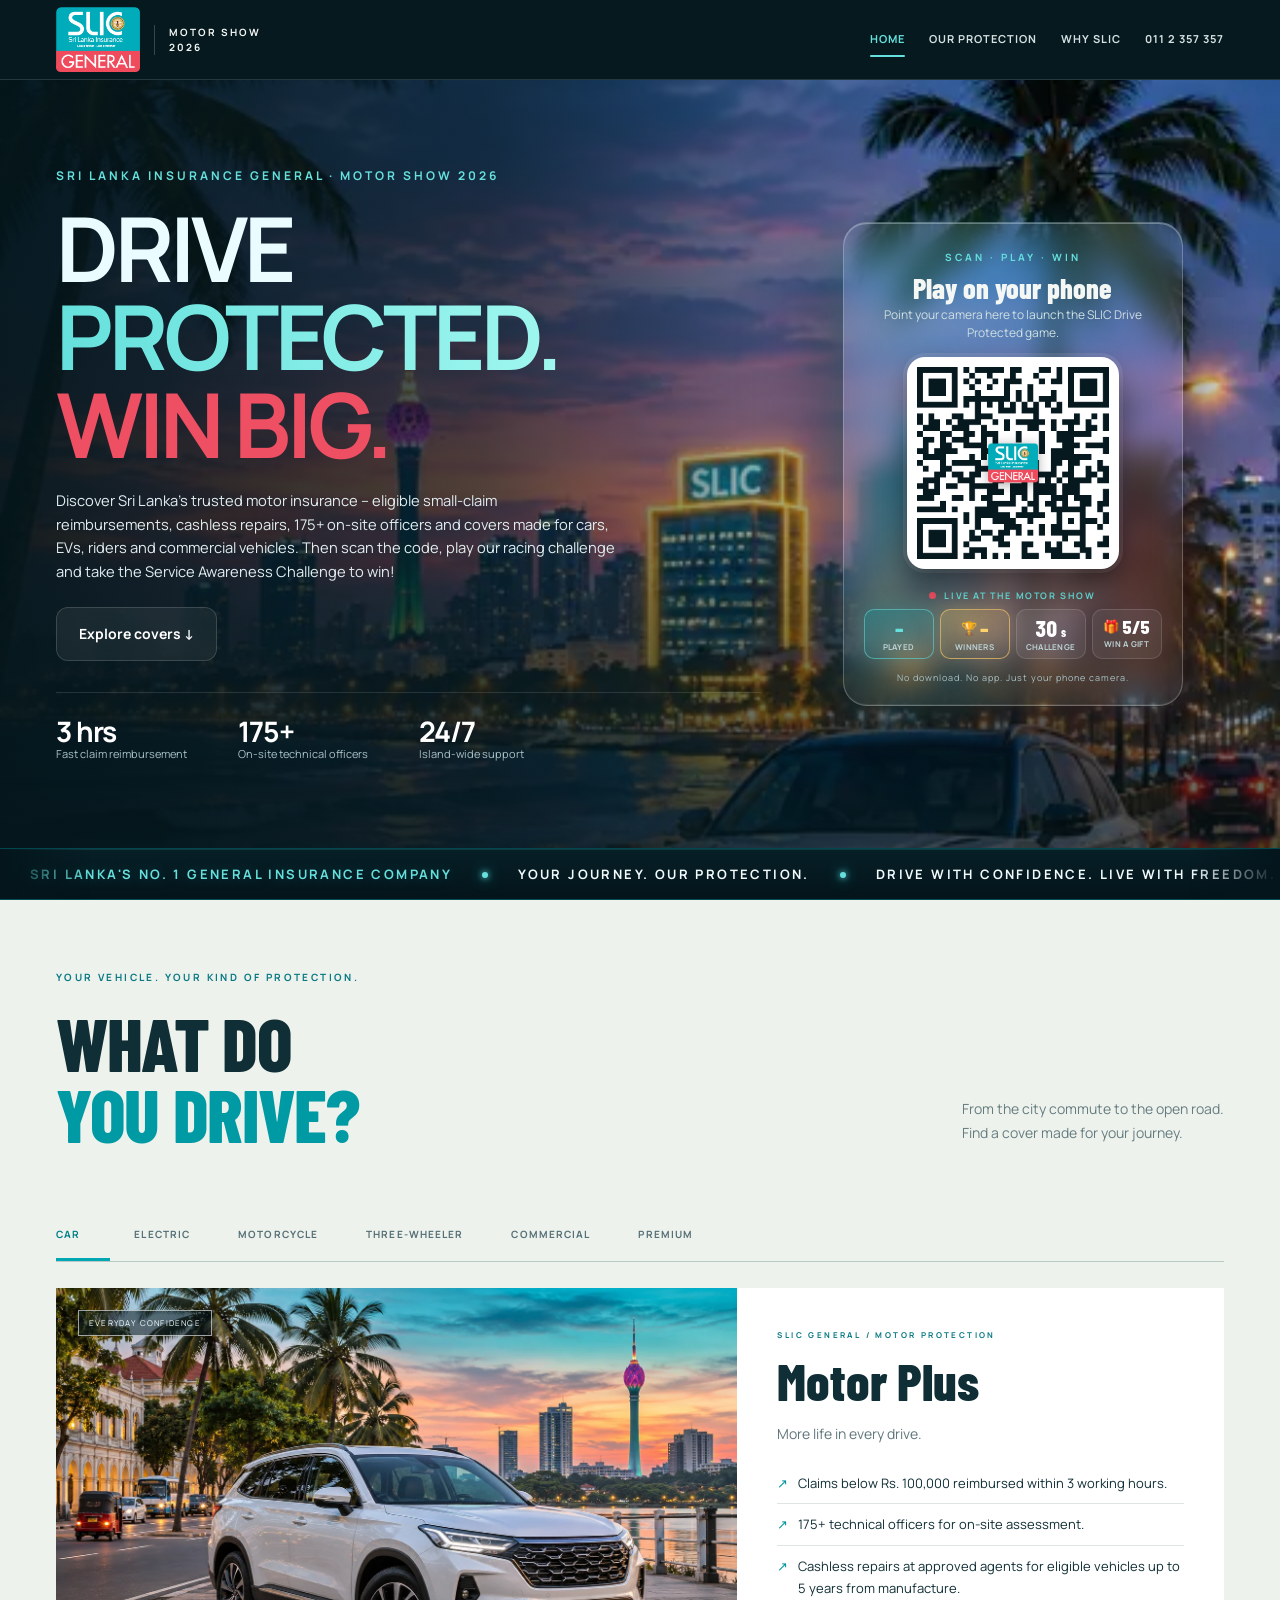
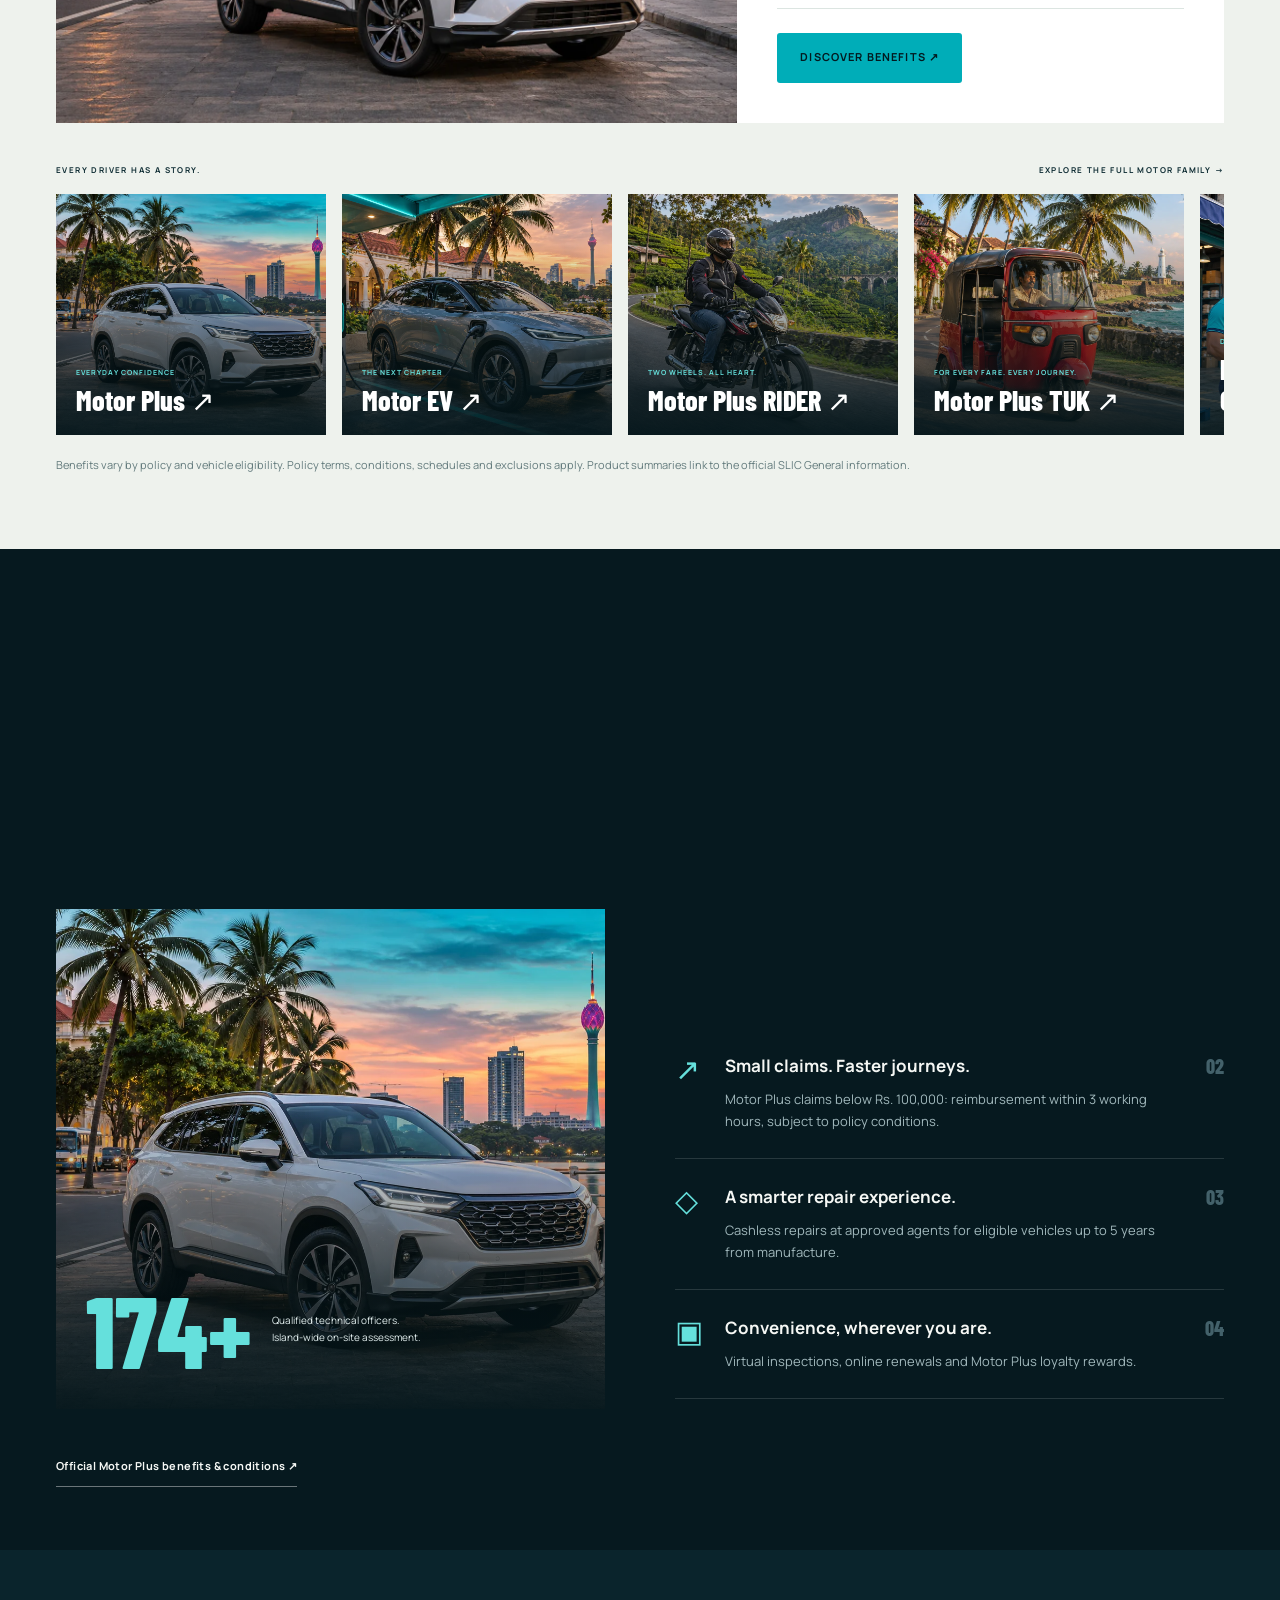
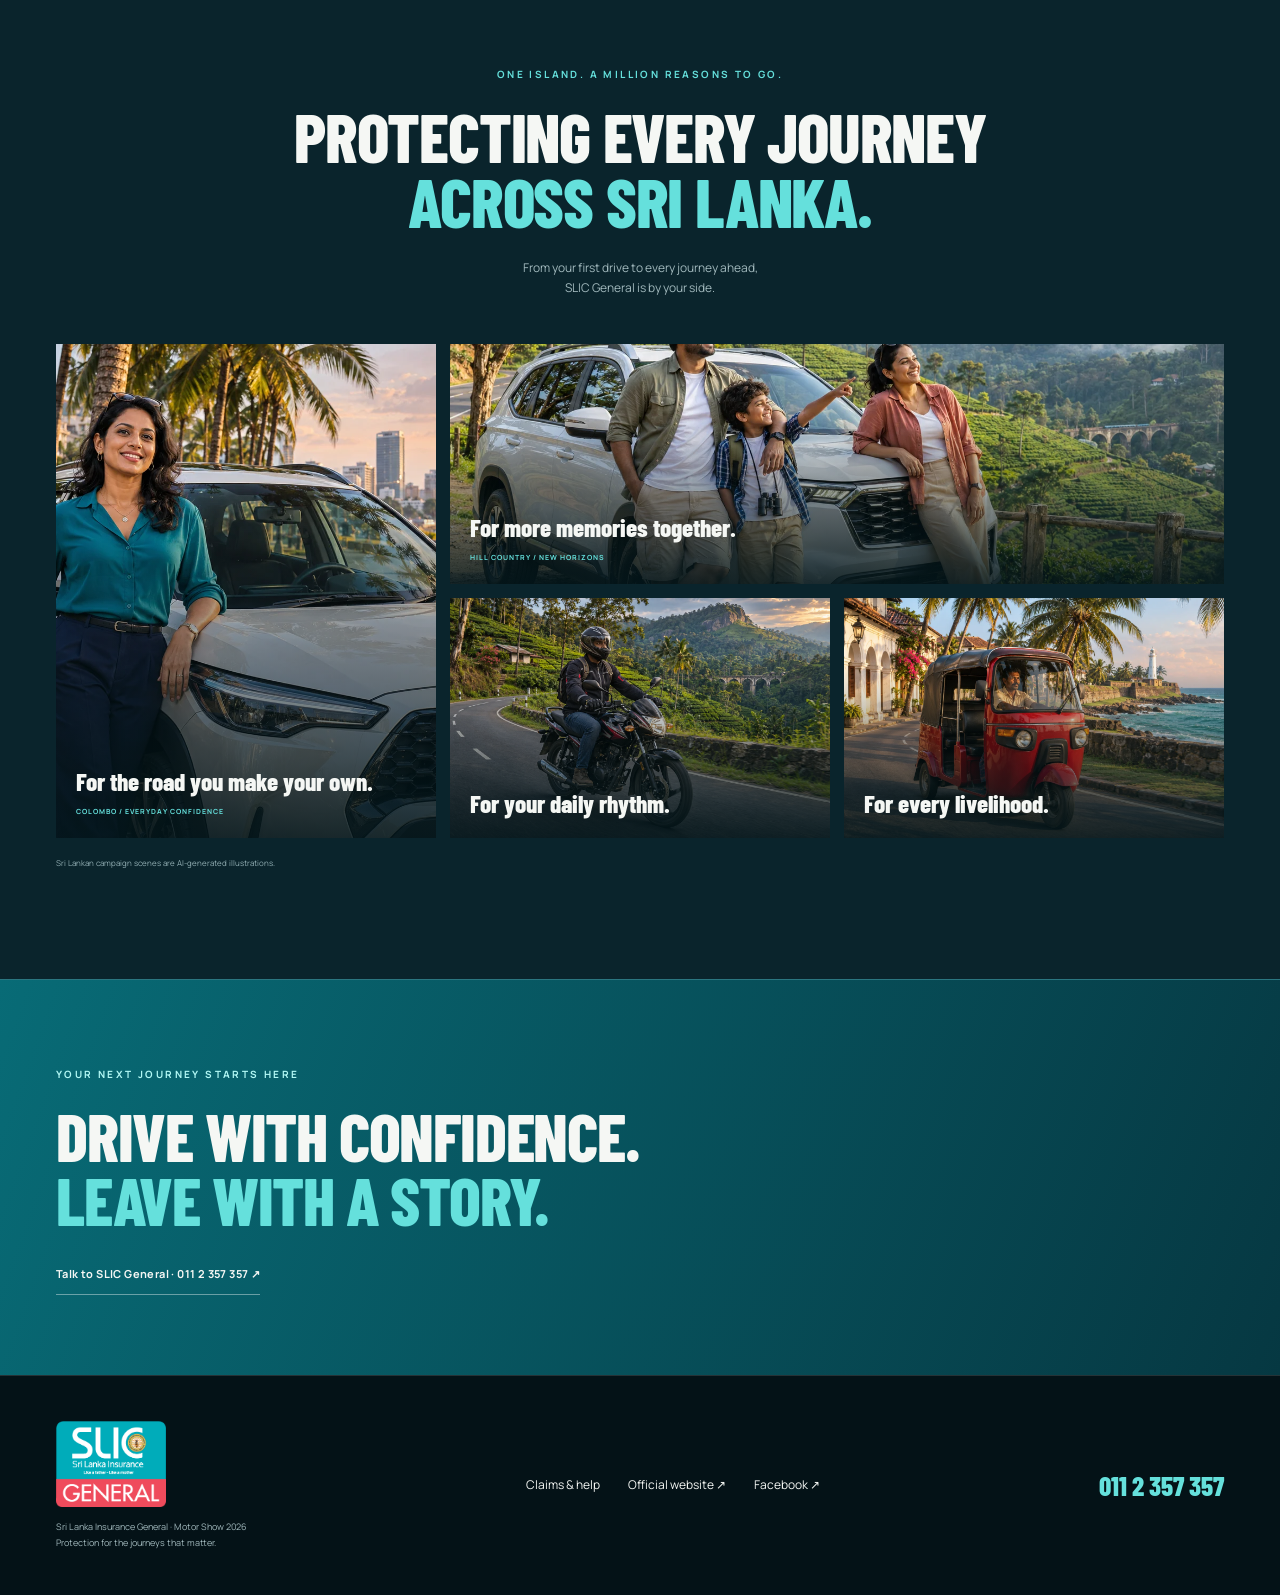
==== commit 0d3ef76c: "Game, home page and URL updates for Motor Show 2026 - Game: constant speed, shield-only scoring (tea" ====
--- a/index.html
+++ b/index.html
@@ -1,11 +1,12 @@
 <!doctype html>
-<html lang="en"><head><meta charset="utf-8"><meta name="viewport" content="width=device-width,initial-scale=1,viewport-fit=cover"><meta name="theme-color" content="#06191f"><meta name="description" content="Drive smart. Stay protected. Take the SLIC Motor Show 2026 challenge and discover motor protection for your Sri Lankan journey."><title>SLIC Motor Show 2026 · Drive Smart. Stay Protected.</title><link rel="icon" href="assets/logo.png"><link rel="preload" as="image" href="assets/images/colombo-desktop.webp" imagesrcset="assets/images/colombo-desktop-small.webp 960w, assets/images/colombo-desktop.webp 1672w" imagesizes="100vw" media="(min-width:768px)" fetchpriority="high"><link rel="preload" as="image" href="assets/images/colombo-portrait.webp" imagesrcset="assets/images/colombo-portrait-small.webp 480w, assets/images/colombo-portrait.webp 941w" imagesizes="100vw" media="(max-width:767px)" fetchpriority="high"><link rel="stylesheet" href="assets/site.css"><link rel="stylesheet" href="assets/mobile-home.css"></head>
+<html lang="en"><head><meta charset="utf-8"><meta name="viewport" content="width=device-width,initial-scale=1,viewport-fit=cover"><meta name="theme-color" content="#06191f"><meta name="description" content="Drive smart. Stay protected. Take the SLIC General Motor Game challenge and discover motor protection for your Sri Lankan journey."><title>SLIC General Motor Game · Drive Smart. Stay Protected.</title><link rel="icon" href="assets/logo.png"><link rel="preload" as="image" href="assets/images/colombo-desktop.webp" imagesrcset="assets/images/colombo-desktop-small.webp 960w, assets/images/colombo-desktop.webp 1672w" imagesizes="100vw" media="(min-width:768px)" fetchpriority="high"><link rel="preload" as="image" href="assets/images/colombo-portrait.webp" imagesrcset="assets/images/colombo-portrait-small.webp 480w, assets/images/colombo-portrait.webp 941w" imagesizes="100vw" media="(max-width:767px)" fetchpriority="high"><link rel="stylesheet" href="assets/site.css"><link rel="stylesheet" href="assets/mobile-home.css"></head>
 <body data-page="campaign"><a class="skip-link" href="#main">Skip to content</a><main id="main">
-<section class="campaign-hero" id="home" aria-labelledby="heroTitle"><picture><source media="(max-width:767px)" srcset="assets/images/colombo-portrait-small.webp 480w, assets/images/colombo-portrait.webp 941w" sizes="100vw"><img class="hero-image" src="assets/images/colombo-desktop.webp" srcset="assets/images/colombo-desktop-small.webp 960w, assets/images/colombo-desktop.webp 1672w" sizes="100vw" alt="White SUV on Colombo’s coastal road with the Lotus Tower in the distance" width="1672" height="941" fetchpriority="high"></picture><div class="hero-shade"></div><div class="hero-grid wrap"><div class="hero-copy"><span class="hero-eyebrow">SRI LANKA INSURANCE GENERAL · MOTOR SHOW 2026</span><h1 id="heroTitle" class="hero-title">DRIVE<br><span class="t-teal">PROTECTED.</span><br><span class="t-pink">WIN BIG.</span></h1><p class="hero-lead">Discover Sri Lanka's trusted motor insurance – eligible small-claim reimbursements, cashless repairs, 175+ on-site officers and covers made for cars, EVs, riders and commercial vehicles. Then scan the code, play our racing challenge and take the Service Awareness Challenge to win!</p><p class="mobile-hero-intro">Confidence for every journey. Explore motor protection for your life on the road.</p><a class="btn-glass" href="#products">Explore covers ↓</a><div class="hero-stats"><div><b>3 hrs</b><span>Fast claim reimbursement</span></div><div><b>175+</b><span>On-site technical officers</span></div><div><b>24/7</b><span>Island-wide support</span></div></div></div><div class="hero-side"><div class="qr-glass" aria-labelledby="scanTitle"><span class="eyebrow">SCAN · PLAY · WIN</span><h3 id="scanTitle">Play on your phone</h3><p>Point your camera here to launch the SLIC Drive Protected game.</p><div class="qr-frame"><div class="qr-code" data-qr data-qr-size="300" aria-label="QR code for the mobile driving challenge"></div><img class="qr-logo" src="assets/logo.png" alt=""></div><ol class="qr-steps"><li><b>01</b>Scan</li><li><b>02</b>Register</li><li><b>03</b>Drive</li><li><b>04</b>Win</li></ol><div class="qr-facts"><span><b>30s</b>Challenge</span><span><b>🛡 +100</b>Per shield</span><span><b>🏆 5/5</b>Know &amp; win</span></div><small class="qr-note">No download. No app. Just your phone camera.</small></div></div><section class="mobile-banner-slider" aria-label="Explore motor protection" aria-roledescription="carousel"><div class="mobile-banner-track"><a class="mobile-banner" href="products/motor-plus.html" aria-label="Motor Plus: discover benefits"><img src="assets/images/motor-plus-small.webp" alt="Motor Plus vehicle in Sri Lanka" width="150" height="100"><span><small>FOR YOUR EVERYDAY DRIVE</small><strong>Motor Plus</strong><em>Your road. More confidence.</em></span><b aria-hidden="true">↗</b></a><a class="mobile-banner" href="products/motor-ev.html" aria-label="Motor EV: discover benefits"><img src="assets/images/motor-ev-small.webp" alt="Motor EV vehicle in Sri Lanka" width="150" height="100"><span><small>THE NEXT CHAPTER</small><strong>Motor EV</strong><em>Electric drive. Extra confidence.</em></span><b aria-hidden="true">↗</b></a><a class="mobile-banner" href="products/rider.html" aria-label="Motor Plus RIDER: discover benefits"><img src="assets/images/rider-small.webp" alt="Motor Plus RIDER vehicle in Sri Lanka" width="150" height="100"><span><small>TWO WHEELS. ALL HEART.</small><strong>Motor Plus RIDER</strong><em>Make every ride your own.</em></span><b aria-hidden="true">↗</b></a><a class="mobile-banner" href="products/tuk.html" aria-label="Motor Plus TUK: discover benefits"><img src="assets/images/tuk-small.webp" alt="Motor Plus TUK vehicle in Sri Lanka" width="150" height="100"><span><small>FOR EVERY JOURNEY</small><strong>Motor Plus TUK</strong><em>Your livelihood. Moving forward.</em></span><b aria-hidden="true">↗</b></a></div><div class="mobile-banner-controls"><span>PROTECTION FOR YOUR JOURNEY</span><div class="mobile-banner-dots" aria-label="Choose a banner"><button type="button" aria-label="Show Motor Plus banner" aria-pressed="true"></button><button type="button" aria-label="Show Motor EV banner" aria-pressed="false"></button><button type="button" aria-label="Show Motor Plus RIDER banner" aria-pressed="false"></button><button type="button" aria-label="Show Motor Plus TUK banner" aria-pressed="false"></button></div></div></section></div></section>
+<section class="campaign-hero" id="home" aria-labelledby="heroTitle"><picture><source media="(max-width:767px)" srcset="assets/images/colombo-portrait-small.webp 480w, assets/images/colombo-portrait.webp 941w" sizes="100vw"><img class="hero-image" src="assets/images/colombo-desktop.webp" srcset="assets/images/colombo-desktop-small.webp 960w, assets/images/colombo-desktop.webp 1672w" sizes="100vw" alt="White SUV on Colombo’s coastal road with the Lotus Tower in the distance" width="1672" height="941" fetchpriority="high"></picture><div class="hero-shade"></div><div class="hero-grid wrap"><div class="hero-copy"><span class="hero-eyebrow">SRI LANKA INSURANCE GENERAL · MOTOR SHOW 2026</span><h1 id="heroTitle" class="hero-title">DRIVE<br><span class="t-teal">PROTECTED.</span><br><span class="t-pink">WIN BIG.</span></h1><p class="hero-lead">Discover Sri Lanka's trusted motor insurance – eligible small-claim reimbursements, cashless repairs, 175+ on-site officers and covers made for cars, EVs, riders and commercial vehicles. Then scan the code, play our racing challenge and take the Service Awareness Challenge to win!</p><p class="mobile-hero-intro">Confidence for every journey. Explore motor protection for your life on the road.</p><a class="btn-glass" href="#products">Explore covers ↓</a><div class="hero-stats"><div><b>3 hrs</b><span>Fast claim reimbursement</span></div><div><b>175+</b><span>On-site technical officers</span></div><div><b>24/7</b><span>Island-wide support</span></div></div></div><div class="hero-side"><div class="qr-glass" aria-labelledby="scanTitle"><span class="eyebrow">SCAN · PLAY · WIN</span><h3 id="scanTitle">Play on your phone</h3><p>Point your camera here to launch the SLIC Drive Protected game.</p><div class="qr-frame"><div class="qr-code" data-qr data-qr-size="300" aria-label="QR code for the mobile driving challenge"></div><img class="qr-logo" src="assets/logo.png" alt=""></div><div class="live-panel" aria-live="polite"><div class="live-head"><span class="live-dot" aria-hidden="true"></span>LIVE AT THE MOTOR SHOW</div><div class="live-grid"><div class="lv lv-teal"><b data-live="players">–</b><span>Played</span></div><div class="lv lv-gold"><b><i aria-hidden="true">🏆</i><span data-live="winners">–</span></b><span>Winners</span></div><div class="lv"><b>30<small>s</small></b><span>Challenge</span></div><div class="lv lv-gift"><b><i aria-hidden="true">🎁</i>5/5</b><span>Win a gift</span></div></div><p class="live-top" data-live-top hidden></p></div><small class="qr-note">No download. No app. Just your phone camera.</small></div></div><section class="mobile-banner-slider" aria-label="Explore motor protection" aria-roledescription="carousel"><div class="mobile-banner-track"><a class="mobile-banner" href="products/motor-plus.html" aria-label="Motor Plus: discover benefits"><img src="assets/images/motor-plus-small.webp" alt="Motor Plus vehicle in Sri Lanka" width="150" height="100"><span><small>FOR YOUR EVERYDAY DRIVE</small><strong>Motor Plus</strong><em>Your road. More confidence.</em></span><b aria-hidden="true">↗</b></a><a class="mobile-banner" href="products/motor-ev.html" aria-label="Motor EV: discover benefits"><img src="assets/images/motor-ev-small.webp" alt="Motor EV vehicle in Sri Lanka" width="150" height="100"><span><small>THE NEXT CHAPTER</small><strong>Motor EV</strong><em>Electric drive. Extra confidence.</em></span><b aria-hidden="true">↗</b></a><a class="mobile-banner" href="products/rider.html" aria-label="Motor Plus RIDER: discover benefits"><img src="assets/images/rider-small.webp" alt="Motor Plus RIDER vehicle in Sri Lanka" width="150" height="100"><span><small>TWO WHEELS. ALL HEART.</small><strong>Motor Plus RIDER</strong><em>Make every ride your own.</em></span><b aria-hidden="true">↗</b></a><a class="mobile-banner" href="products/tuk.html" aria-label="Motor Plus TUK: discover benefits"><img src="assets/images/tuk-small.webp" alt="Motor Plus TUK vehicle in Sri Lanka" width="150" height="100"><span><small>FOR EVERY JOURNEY</small><strong>Motor Plus TUK</strong><em>Your livelihood. Moving forward.</em></span><b aria-hidden="true">↗</b></a></div><div class="mobile-banner-controls"><span>PROTECTION FOR YOUR JOURNEY</span><div class="mobile-banner-dots" aria-label="Choose a banner"><button type="button" aria-label="Show Motor Plus banner" aria-pressed="true"></button><button type="button" aria-label="Show Motor EV banner" aria-pressed="false"></button><button type="button" aria-label="Show Motor Plus RIDER banner" aria-pressed="false"></button><button type="button" aria-label="Show Motor Plus TUK banner" aria-pressed="false"></button></div></div></section></div></section>
 <div class="campaign-marquee" aria-hidden="true"><div class="mq-track"><div class="mq-set"><span class="mq-t mq-teal">SRI LANKA&#39;S NO. 1 GENERAL INSURANCE COMPANY</span><span class="mq-dot"></span><span class="mq-t mq-white">YOUR JOURNEY. OUR PROTECTION.</span><span class="mq-dot"></span><span class="mq-t mq-white">DRIVE WITH CONFIDENCE. LIVE WITH FREEDOM.</span><span class="mq-dot"></span><span class="mq-t mq-teal">PROTECTING EVERY JOURNEY ACROSS SRI LANKA</span><span class="mq-dot"></span><span class="mq-t mq-coral">SCAN &bull; PLAY &bull; WIN BIG!</span><span class="mq-dot"></span><span class="mq-t mq-hot">24/7 HOTLINE &bull; <b>011 2 357 357</b></span><span class="mq-dot"></span></div><div class="mq-set"><span class="mq-t mq-teal">SRI LANKA&#39;S NO. 1 GENERAL INSURANCE COMPANY</span><span class="mq-dot"></span><span class="mq-t mq-white">YOUR JOURNEY. OUR PROTECTION.</span><span class="mq-dot"></span><span class="mq-t mq-white">DRIVE WITH CONFIDENCE. LIVE WITH FREEDOM.</span><span class="mq-dot"></span><span class="mq-t mq-teal">PROTECTING EVERY JOURNEY ACROSS SRI LANKA</span><span class="mq-dot"></span><span class="mq-t mq-coral">SCAN &bull; PLAY &bull; WIN BIG!</span><span class="mq-dot"></span><span class="mq-t mq-hot">24/7 HOTLINE &bull; <b>011 2 357 357</b></span><span class="mq-dot"></span></div></div></div>
 <section class="protection-section section" id="products" aria-labelledby="productsTitle"><div class="wrap"><div class="section-heading reveal"><div><span class="eyebrow">YOUR VEHICLE. YOUR KIND OF PROTECTION.</span><h2 id="productsTitle">WHAT DO<br><em>YOU DRIVE?</em></h2></div><p>From the city commute to the open road.<br>Find a cover made for your journey.</p></div><div class="vehicle-tabs" role="tablist" aria-label="Choose your vehicle"><button role="tab" id="tab-car" aria-selected="true" aria-controls="vehiclePanel" data-category="car">Car</button><button role="tab" id="tab-electric" aria-selected="false" aria-controls="vehiclePanel" data-category="electric" tabindex="-1">Electric</button><button role="tab" id="tab-motorcycle" aria-selected="false" aria-controls="vehiclePanel" data-category="motorcycle" tabindex="-1">Motorcycle</button><button role="tab" id="tab-tuk" aria-selected="false" aria-controls="vehiclePanel" data-category="tuk" tabindex="-1">Three-wheeler</button><button role="tab" id="tab-commercial" aria-selected="false" aria-controls="vehiclePanel" data-category="commercial" tabindex="-1">Commercial</button><button role="tab" id="tab-premium" aria-selected="false" aria-controls="vehiclePanel" data-category="premium" tabindex="-1">Premium</button></div><div id="vehiclePanel" class="vehicle-panel" role="tabpanel" aria-labelledby="tab-car"></div><div class="portfolio-heading"><span>EVERY DRIVER HAS A STORY.</span><span>EXPLORE THE FULL MOTOR FAMILY →</span></div><div id="portfolioRail" class="portfolio-rail" aria-label="All motor insurance products"></div><p class="small-print dark-print">Benefits vary by policy and vehicle eligibility. Policy terms, conditions, schedules and exclusions apply. Product summaries link to the official SLIC General information.</p></div></section>
 <section class="confidence-section section" id="why" aria-labelledby="whyTitle"><div class="wrap"><div class="section-heading reveal"><div><span class="eyebrow">THE CONFIDENCE TO KEEP GOING</span><h2 id="whyTitle">MORE THAN INSURANCE.<br><em>CONFIDENCE FOR<br>EVERY JOURNEY.</em></h2></div><p>Real support for the road ahead.<br>Explore selected Motor Plus benefits.</p></div><div class="confidence-layout"><div class="confidence-photo reveal"><img src="assets/images/motor-plus.webp" srcset="assets/images/motor-plus-small.webp 620w, assets/images/motor-plus.webp 1400w" sizes="(max-width:767px) 100vw, 65vw" alt="Premium white SUV in Colombo" width="1000" height="667" loading="lazy"><div><strong><span data-count="175">175</span>+</strong><span>Qualified technical officers.<br>Island-wide on-site assessment.</span></div></div><div class="benefit-list"><article class="reveal"><span class="benefit-icon">◷</span><div><h3>Support that stays with you.</h3><p>Motor Plus service, 24 hours a day, 7 days a week.</p></div><b>01</b></article><article class="reveal"><span class="benefit-icon">↗</span><div><h3>Small claims. Faster journeys.</h3><p>Motor Plus claims below Rs. 100,000: reimbursement within 3 working hours, subject to policy conditions.</p></div><b>02</b></article><article class="reveal"><span class="benefit-icon">◇</span><div><h3>A smarter repair experience.</h3><p>Cashless repairs at approved agents for eligible vehicles up to 5 years from manufacture.</p></div><b>03</b></article><article class="reveal"><span class="benefit-icon">▣</span><div><h3>Convenience, wherever you are.</h3><p>Virtual inspections, online renewals and Motor Plus loyalty rewards.</p></div><b>04</b></article></div></div><a class="text-link" href="https://www.slicgeneral.com/en/personal/motor-insurance/motor-plus" target="_blank" rel="noopener">Official Motor Plus benefits & conditions ↗</a></div></section>
 <section class="stories-section section" aria-labelledby="storiesTitle"><div class="wrap"><div class="story-heading reveal"><span class="eyebrow">ONE ISLAND. A MILLION REASONS TO GO.</span><h2 id="storiesTitle">PROTECTING EVERY JOURNEY<br><em>ACROSS SRI LANKA.</em></h2><p>From your first drive to every journey ahead,<br>SLIC General is by your side.</p></div><div class="story-mosaic"><figure class="story-tall reveal"><img src="assets/images/ladies-only.webp" srcset="assets/images/ladies-only-small.webp 620w, assets/images/ladies-only.webp 1400w" sizes="(max-width:767px) 100vw, 65vw" alt="Sri Lankan professional beside her car in Colombo" width="900" height="600" loading="lazy"><figcaption>For the road you make your own.<small>COLOMBO / EVERYDAY CONFIDENCE</small></figcaption></figure><figure class="story-wide reveal"><img src="assets/images/family.webp" srcset="assets/images/family-small.webp 620w, assets/images/family.webp 1400w" sizes="(max-width:767px) 100vw, 65vw" alt="Sri Lankan family enjoying a hill-country road trip" width="900" height="600" loading="lazy"><figcaption>For more memories together.<small>HILL COUNTRY / NEW HORIZONS</small></figcaption></figure><figure class="reveal"><img src="assets/images/rider.webp" srcset="assets/images/rider-small.webp 620w, assets/images/rider.webp 1400w" sizes="(max-width:767px) 100vw, 65vw" alt="Helmeted Sri Lankan motorcyclist on a scenic local road" width="900" height="600" loading="lazy"><figcaption>For your daily rhythm.</figcaption></figure><figure class="reveal"><img src="assets/images/tuk.webp" srcset="assets/images/tuk-small.webp 620w, assets/images/tuk.webp 1400w" sizes="(max-width:767px) 100vw, 65vw" alt="Red Sri Lankan three-wheeler on a coastal road" width="900" height="600" loading="lazy"><figcaption>For every livelihood.</figcaption></figure><figure class="story-last reveal"><img src="assets/images/commercial.webp" srcset="assets/images/commercial-small.webp 620w, assets/images/commercial.webp 1400w" sizes="(max-width:767px) 100vw, 65vw" alt="Sri Lankan delivery professional and commercial vehicle" width="900" height="600" loading="lazy"><figcaption>For the business you’re building.</figcaption></figure></div><span class="image-disclosure">Sri Lankan campaign scenes are AI-generated illustrations.</span></div></section>
 
 <section class="closing-section"><div class="wrap"><span class="eyebrow">YOUR NEXT JOURNEY STARTS HERE</span><h2>DRIVE WITH CONFIDENCE.<br><em>LEAVE WITH A STORY.</em></h2><div class="actions"><a class="text-link" href="tel:0112357357">Talk to SLIC General · 011 2 357 357 ↗</a></div></div></section>
-</main><dialog id="productDialog" class="product-dialog" aria-labelledby="dialogTitle"><button class="dialog-close" aria-label="Close product details" type="button">×</button><div id="dialogContent"></div></dialog><script src="assets/config.js"></script><script src="assets/vendor/qrcode.min.js"></script><script src="assets/site.js"></script><script src="assets/mobile-banner.js"></script></body></html>
+</main><dialog id="productDialog" class="product-dialog" aria-labelledby="dialogTitle"><button class="dialog-close" aria-label="Close product details" type="button">×</button><div id="dialogContent"></div></dialog><script src="assets/config.js"></script><script src="assets/vendor/qrcode.min.js"></script><script src="assets/site.js"></script><script src="assets/mobile-banner.js"></script>
+<script src="assets/live-stats.js" defer></script></body></html>
--- a/assets/site.css
+++ b/assets/site.css
@@ -3145,3 +3145,52 @@
 @media(prefers-reduced-motion:reduce){.campaign-marquee .mq-track{animation:none!important;transform:none}}
 /* Mobile bottom navigation removed; header menu remains available. */
 @media(max-width:767px){body{padding-bottom:env(safe-area-inset-bottom)}.bottom-nav{display:none!important}.p-hero{min-height:calc(100svh - var(--nav-height))}}
+
+/* Live counts inside the QR fact boxes (assets/live-stats.js) */
+.qr-facts [data-live] { display: inline; background: none; border: 0; border-radius: 0; padding: 0; font: inherit; color: inherit; letter-spacing: inherit; font-variant-numeric: tabular-nums; }
+
+/* ---------- Live game panel on the QR card (assets/live-stats.js) ---------- */
+.live-panel { margin-top: 14px; padding: 12px; border-radius: 18px; background: linear-gradient(160deg, #00adb81f, #04161b66 60%); border: 1px solid #65e0dc40; box-shadow: inset 0 1px 0 #ffffff1a, 0 10px 30px #00000040; }
+.live-head { display: flex; align-items: center; justify-content: center; gap: 8px; margin-bottom: 10px; font-size: 10px; font-weight: 800; letter-spacing: 2px; color: #65e0dc; }
+.live-dot { width: 8px; height: 8px; border-radius: 50%; background: #ef4f63; box-shadow: 0 0 0 0 #ef4f63aa; animation: live-pulse 1.6s ease-out infinite; }
+@keyframes live-pulse { 0% { box-shadow: 0 0 0 0 #ef4f63aa; } 100% { box-shadow: 0 0 0 10px #ef4f6300; } }
+.live-grid { display: grid; grid-template-columns: repeat(2, minmax(0, 1fr)); gap: 8px; }
+.lv { position: relative; overflow: hidden; padding: 12px 8px 10px; border-radius: 14px; background: #ffffff10; border: 1px solid #ffffff22; text-align: center; }
+.lv b { display: flex; align-items: baseline; justify-content: center; gap: 6px; font-family: var(--heading); font-size: 34px; line-height: 1; color: #fff; font-variant-numeric: tabular-nums; }
+.lv b i { font-style: normal; font-size: 22px; align-self: center; }
+.lv b small { font-size: 18px; margin-left: 1px; }
+.lv > span { display: block; margin-top: 6px; font-size: 10px; font-weight: 700; letter-spacing: .6px; text-transform: uppercase; color: #bcd2d6; }
+.lv-teal { background: linear-gradient(160deg, #00adb84d, #00adb814); border-color: #65e0dc88; box-shadow: 0 0 22px #00adb840; }
+.lv-teal b { color: #65e0dc; text-shadow: 0 0 18px #00adb8aa; }
+.lv-gold { background: linear-gradient(160deg, #ffce6940, #ffce690f); border-color: #ffce6999; box-shadow: 0 0 22px #ffce6930; }
+.lv-gold b { color: #ffd36b; text-shadow: 0 0 18px #ffce6988; }
+.lv-gift b { font-size: 28px; }
+.lv.bump b { animation: lv-bump .6s ease; }
+@keyframes lv-bump { 40% { transform: scale(1.15); } }
+.live-top { margin: 10px 0 0; font-size: 11px; color: #bcd2d6; text-align: center; }
+.live-top strong { color: #fff; }
+@media (prefers-reduced-motion: reduce) { .live-dot, .lv.bump b { animation: none; } }
+
+/* Live panel – compact single row (overrides the block above) */
+.live-panel { margin-top: 10px; padding: 8px; border-radius: 14px; }
+.live-head { margin-bottom: 6px; font-size: 9px; letter-spacing: 1.6px; }
+.live-dot { width: 7px; height: 7px; }
+.live-grid { grid-template-columns: repeat(4, minmax(0, 1fr)); gap: 6px; }
+.lv { padding: 7px 4px 6px; border-radius: 10px; }
+.lv b { font-size: 22px; gap: 3px; }
+.lv b i { font-size: 13px; }
+.lv b small { font-size: 12px; }
+.lv-gift b { font-size: 19px; }
+.lv > span { margin-top: 3px; font-size: 8px; letter-spacing: .3px; line-height: 1.25; }
+.live-top { margin-top: 6px; font-size: 10px; }
+
+/* Live panel sits directly in the QR card – no separate box */
+.live-panel { margin-top: 12px; padding: 0; border: 0; border-radius: 0; background: none; box-shadow: none; }
+
+/* Slim macOS-style scrollbar (whole site) */
+html { scrollbar-width: thin; scrollbar-color: #ffffff40 transparent; }
+::-webkit-scrollbar { width: 8px; height: 8px; }
+::-webkit-scrollbar-track { background: transparent; }
+::-webkit-scrollbar-thumb { background: #ffffff33; border-radius: 8px; border: 2px solid transparent; background-clip: padding-box; }
+::-webkit-scrollbar-thumb:hover { background: #65e0dc99; background-clip: padding-box; }
+::-webkit-scrollbar-corner, ::-webkit-scrollbar-button { display: none; background: transparent; }
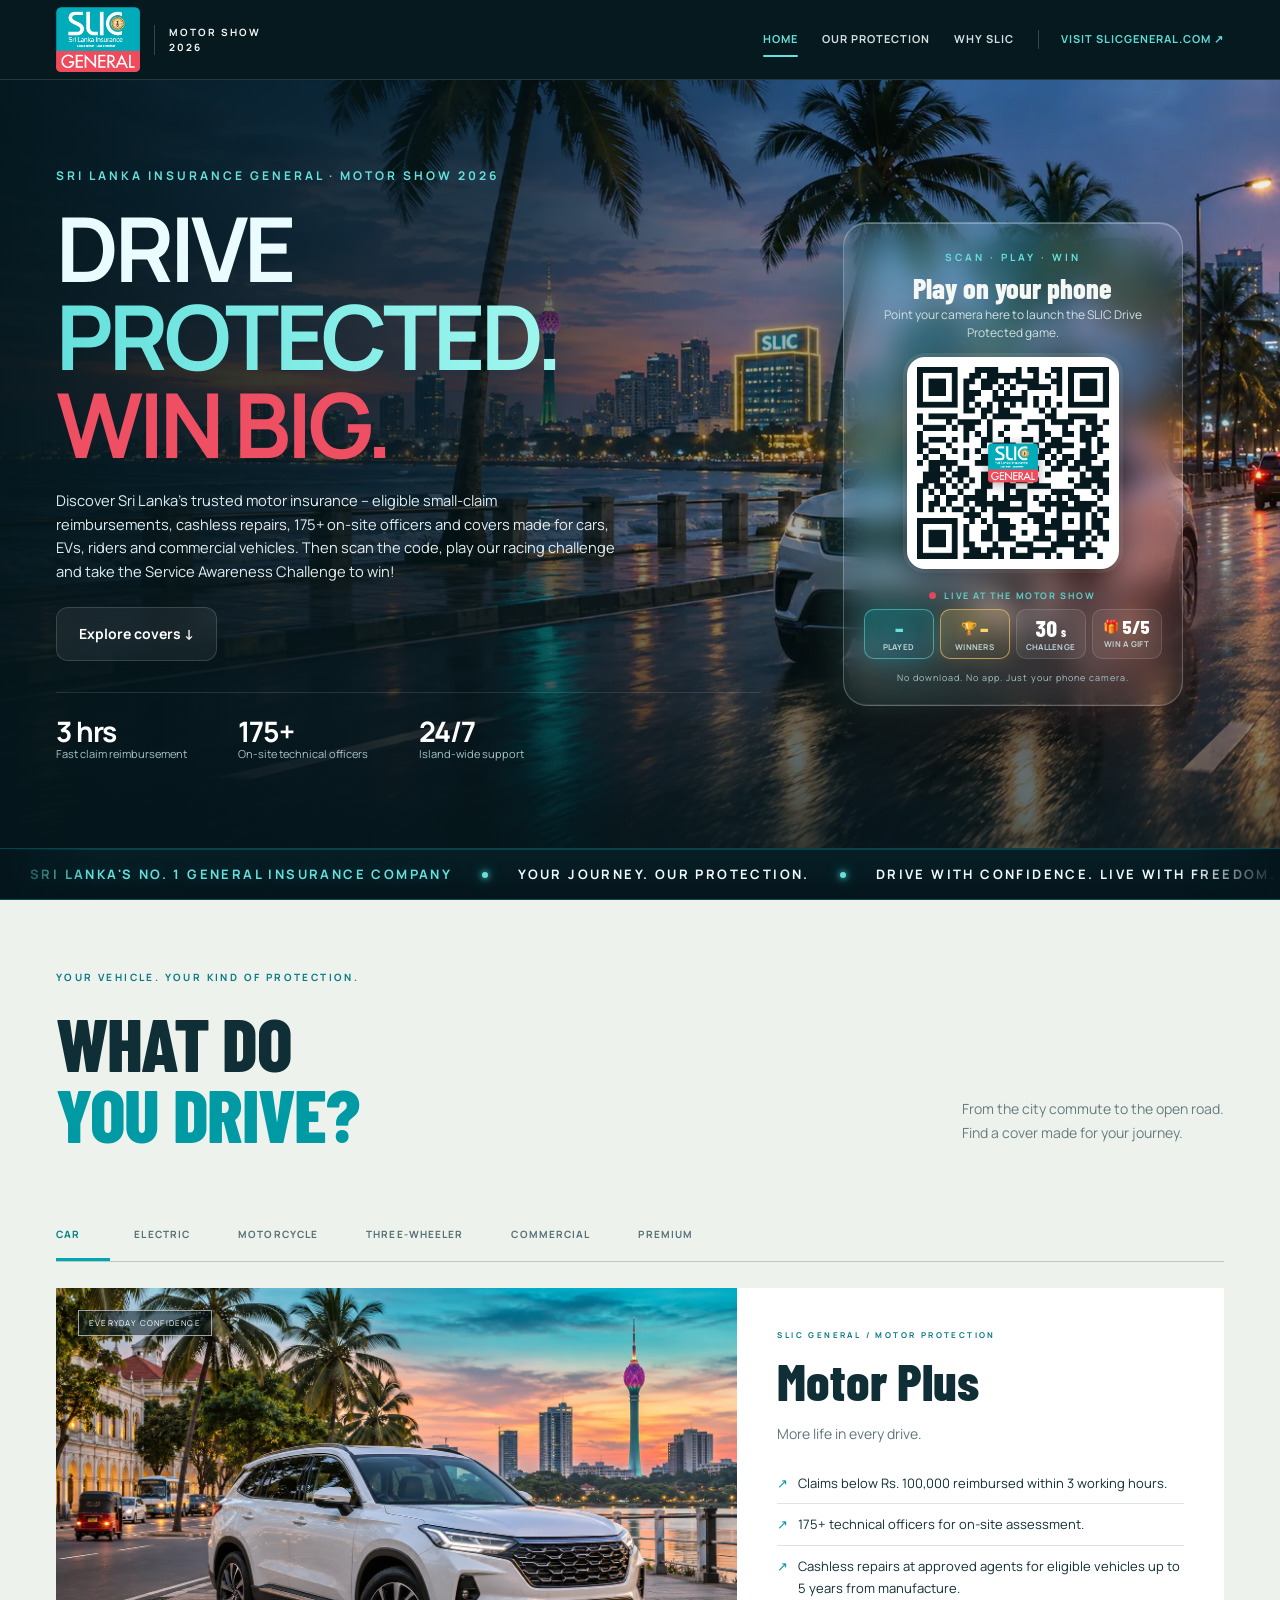
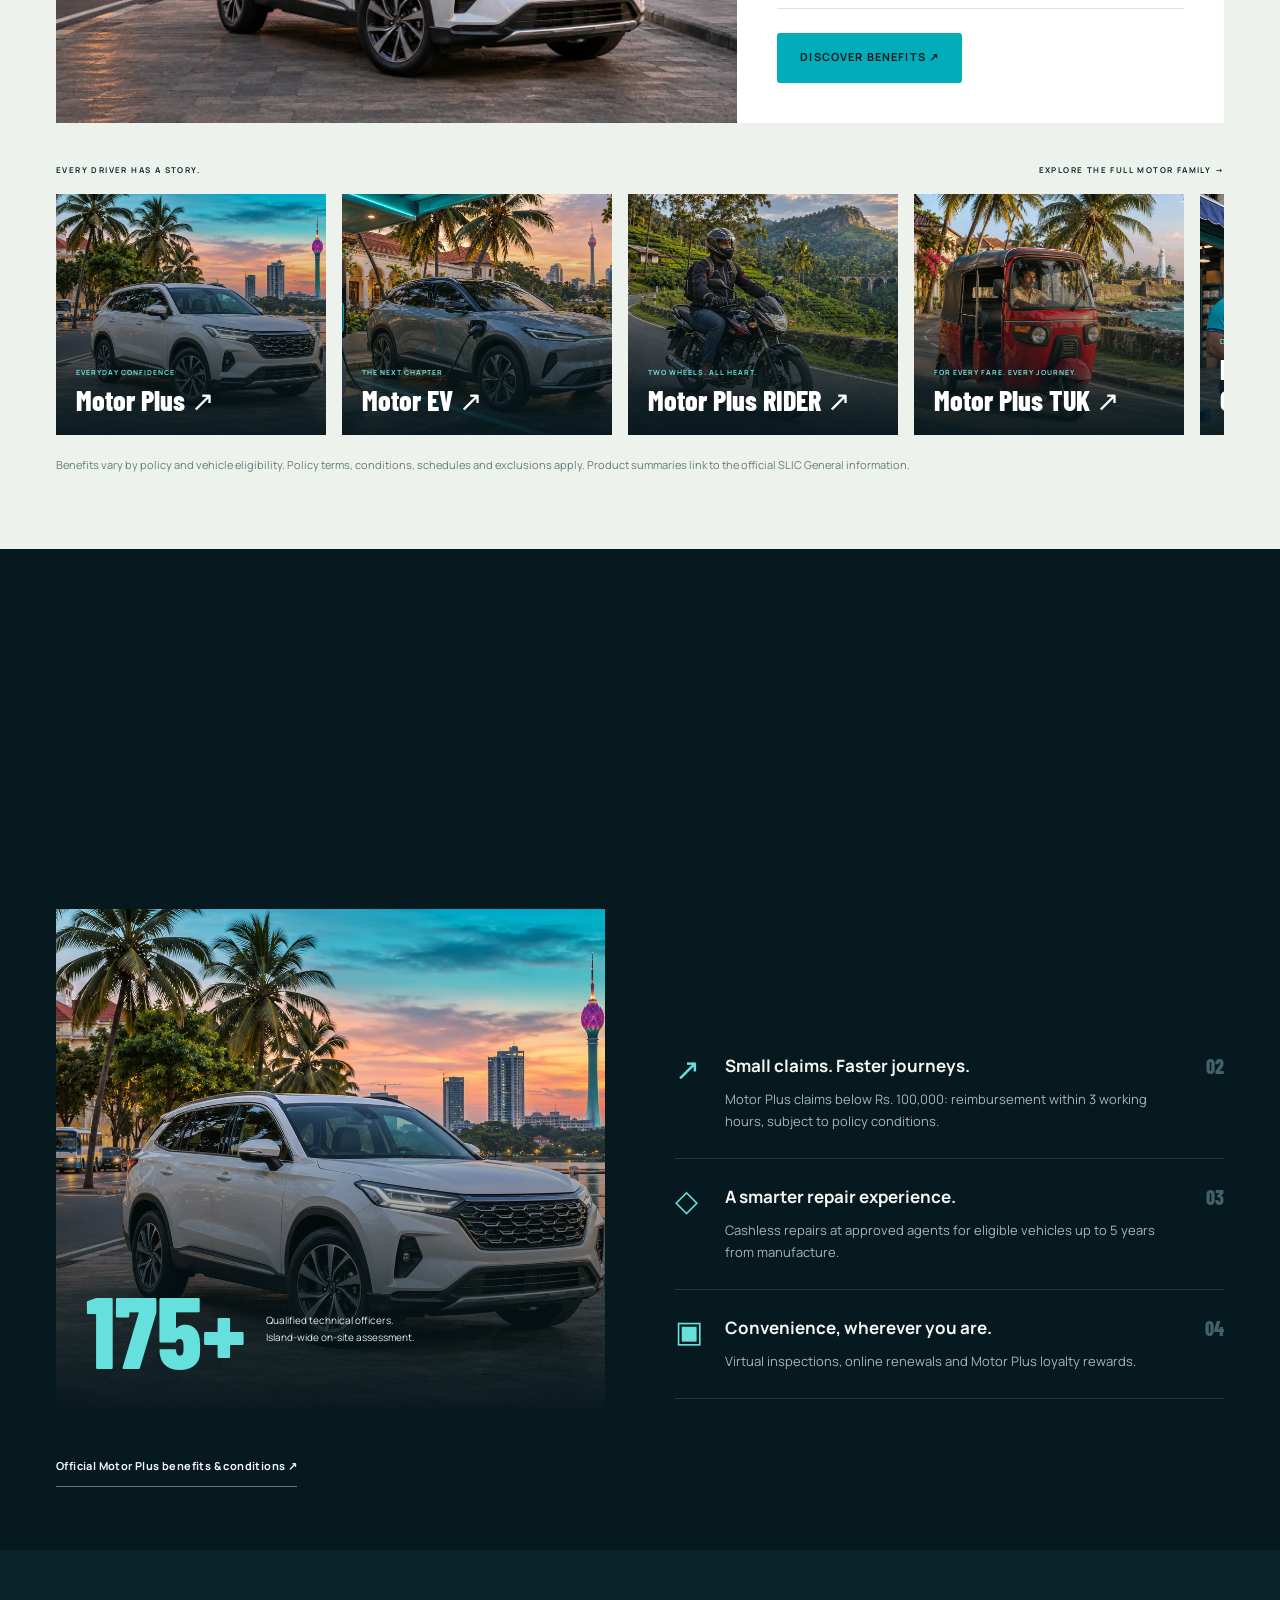
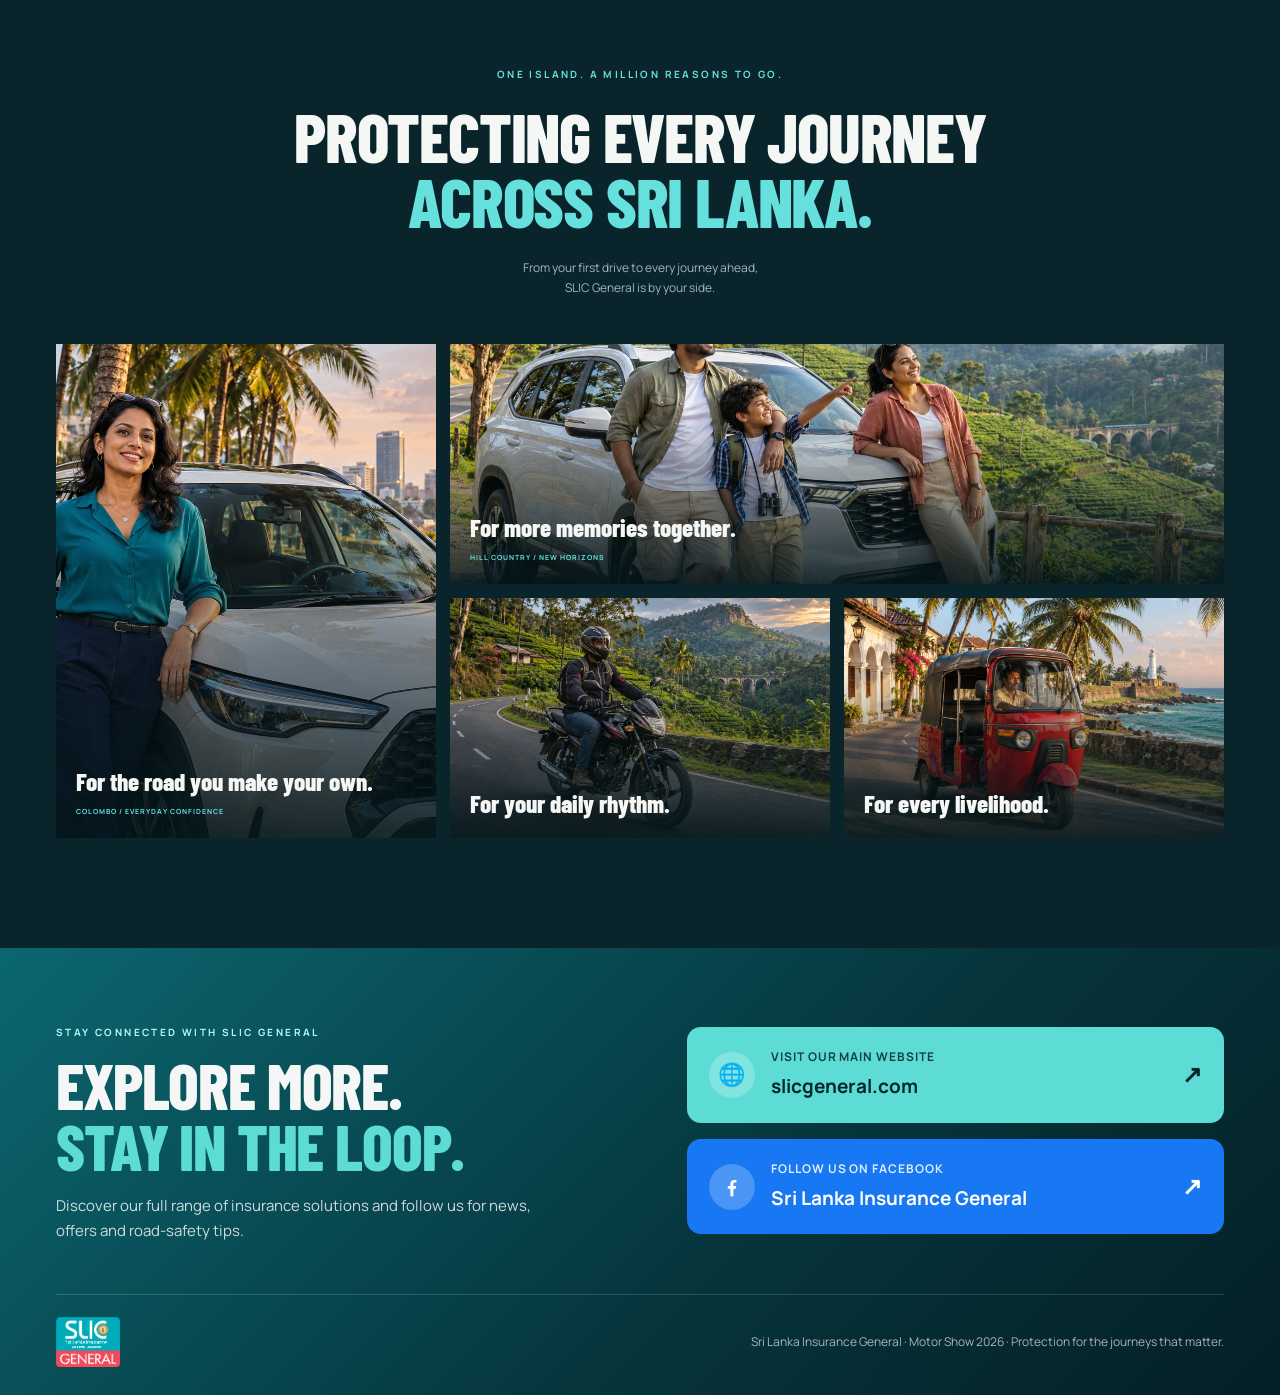
==== commit a4bef7b8: "Remove claims page and phone numbers, new website/Facebook footer, kiosk QR to main site Co-Authored" ====
--- a/index.html
+++ b/index.html
@@ -1,12 +1,579 @@
 <!doctype html>
-<html lang="en"><head><meta charset="utf-8"><meta name="viewport" content="width=device-width,initial-scale=1,viewport-fit=cover"><meta name="theme-color" content="#06191f"><meta name="description" content="Drive smart. Stay protected. Take the SLIC General Motor Game challenge and discover motor protection for your Sri Lankan journey."><title>SLIC General Motor Game · Drive Smart. Stay Protected.</title><link rel="icon" href="assets/logo.png"><link rel="preload" as="image" href="assets/images/colombo-desktop.webp" imagesrcset="assets/images/colombo-desktop-small.webp 960w, assets/images/colombo-desktop.webp 1672w" imagesizes="100vw" media="(min-width:768px)" fetchpriority="high"><link rel="preload" as="image" href="assets/images/colombo-portrait.webp" imagesrcset="assets/images/colombo-portrait-small.webp 480w, assets/images/colombo-portrait.webp 941w" imagesizes="100vw" media="(max-width:767px)" fetchpriority="high"><link rel="stylesheet" href="assets/site.css"><link rel="stylesheet" href="assets/mobile-home.css"></head>
-<body data-page="campaign"><a class="skip-link" href="#main">Skip to content</a><main id="main">
-<section class="campaign-hero" id="home" aria-labelledby="heroTitle"><picture><source media="(max-width:767px)" srcset="assets/images/colombo-portrait-small.webp 480w, assets/images/colombo-portrait.webp 941w" sizes="100vw"><img class="hero-image" src="assets/images/colombo-desktop.webp" srcset="assets/images/colombo-desktop-small.webp 960w, assets/images/colombo-desktop.webp 1672w" sizes="100vw" alt="White SUV on Colombo’s coastal road with the Lotus Tower in the distance" width="1672" height="941" fetchpriority="high"></picture><div class="hero-shade"></div><div class="hero-grid wrap"><div class="hero-copy"><span class="hero-eyebrow">SRI LANKA INSURANCE GENERAL · MOTOR SHOW 2026</span><h1 id="heroTitle" class="hero-title">DRIVE<br><span class="t-teal">PROTECTED.</span><br><span class="t-pink">WIN BIG.</span></h1><p class="hero-lead">Discover Sri Lanka's trusted motor insurance – eligible small-claim reimbursements, cashless repairs, 175+ on-site officers and covers made for cars, EVs, riders and commercial vehicles. Then scan the code, play our racing challenge and take the Service Awareness Challenge to win!</p><p class="mobile-hero-intro">Confidence for every journey. Explore motor protection for your life on the road.</p><a class="btn-glass" href="#products">Explore covers ↓</a><div class="hero-stats"><div><b>3 hrs</b><span>Fast claim reimbursement</span></div><div><b>175+</b><span>On-site technical officers</span></div><div><b>24/7</b><span>Island-wide support</span></div></div></div><div class="hero-side"><div class="qr-glass" aria-labelledby="scanTitle"><span class="eyebrow">SCAN · PLAY · WIN</span><h3 id="scanTitle">Play on your phone</h3><p>Point your camera here to launch the SLIC Drive Protected game.</p><div class="qr-frame"><div class="qr-code" data-qr data-qr-size="300" aria-label="QR code for the mobile driving challenge"></div><img class="qr-logo" src="assets/logo.png" alt=""></div><div class="live-panel" aria-live="polite"><div class="live-head"><span class="live-dot" aria-hidden="true"></span>LIVE AT THE MOTOR SHOW</div><div class="live-grid"><div class="lv lv-teal"><b data-live="players">–</b><span>Played</span></div><div class="lv lv-gold"><b><i aria-hidden="true">🏆</i><span data-live="winners">–</span></b><span>Winners</span></div><div class="lv"><b>30<small>s</small></b><span>Challenge</span></div><div class="lv lv-gift"><b><i aria-hidden="true">🎁</i>5/5</b><span>Win a gift</span></div></div><p class="live-top" data-live-top hidden></p></div><small class="qr-note">No download. No app. Just your phone camera.</small></div></div><section class="mobile-banner-slider" aria-label="Explore motor protection" aria-roledescription="carousel"><div class="mobile-banner-track"><a class="mobile-banner" href="products/motor-plus.html" aria-label="Motor Plus: discover benefits"><img src="assets/images/motor-plus-small.webp" alt="Motor Plus vehicle in Sri Lanka" width="150" height="100"><span><small>FOR YOUR EVERYDAY DRIVE</small><strong>Motor Plus</strong><em>Your road. More confidence.</em></span><b aria-hidden="true">↗</b></a><a class="mobile-banner" href="products/motor-ev.html" aria-label="Motor EV: discover benefits"><img src="assets/images/motor-ev-small.webp" alt="Motor EV vehicle in Sri Lanka" width="150" height="100"><span><small>THE NEXT CHAPTER</small><strong>Motor EV</strong><em>Electric drive. Extra confidence.</em></span><b aria-hidden="true">↗</b></a><a class="mobile-banner" href="products/rider.html" aria-label="Motor Plus RIDER: discover benefits"><img src="assets/images/rider-small.webp" alt="Motor Plus RIDER vehicle in Sri Lanka" width="150" height="100"><span><small>TWO WHEELS. ALL HEART.</small><strong>Motor Plus RIDER</strong><em>Make every ride your own.</em></span><b aria-hidden="true">↗</b></a><a class="mobile-banner" href="products/tuk.html" aria-label="Motor Plus TUK: discover benefits"><img src="assets/images/tuk-small.webp" alt="Motor Plus TUK vehicle in Sri Lanka" width="150" height="100"><span><small>FOR EVERY JOURNEY</small><strong>Motor Plus TUK</strong><em>Your livelihood. Moving forward.</em></span><b aria-hidden="true">↗</b></a></div><div class="mobile-banner-controls"><span>PROTECTION FOR YOUR JOURNEY</span><div class="mobile-banner-dots" aria-label="Choose a banner"><button type="button" aria-label="Show Motor Plus banner" aria-pressed="true"></button><button type="button" aria-label="Show Motor EV banner" aria-pressed="false"></button><button type="button" aria-label="Show Motor Plus RIDER banner" aria-pressed="false"></button><button type="button" aria-label="Show Motor Plus TUK banner" aria-pressed="false"></button></div></div></section></div></section>
-<div class="campaign-marquee" aria-hidden="true"><div class="mq-track"><div class="mq-set"><span class="mq-t mq-teal">SRI LANKA&#39;S NO. 1 GENERAL INSURANCE COMPANY</span><span class="mq-dot"></span><span class="mq-t mq-white">YOUR JOURNEY. OUR PROTECTION.</span><span class="mq-dot"></span><span class="mq-t mq-white">DRIVE WITH CONFIDENCE. LIVE WITH FREEDOM.</span><span class="mq-dot"></span><span class="mq-t mq-teal">PROTECTING EVERY JOURNEY ACROSS SRI LANKA</span><span class="mq-dot"></span><span class="mq-t mq-coral">SCAN &bull; PLAY &bull; WIN BIG!</span><span class="mq-dot"></span><span class="mq-t mq-hot">24/7 HOTLINE &bull; <b>011 2 357 357</b></span><span class="mq-dot"></span></div><div class="mq-set"><span class="mq-t mq-teal">SRI LANKA&#39;S NO. 1 GENERAL INSURANCE COMPANY</span><span class="mq-dot"></span><span class="mq-t mq-white">YOUR JOURNEY. OUR PROTECTION.</span><span class="mq-dot"></span><span class="mq-t mq-white">DRIVE WITH CONFIDENCE. LIVE WITH FREEDOM.</span><span class="mq-dot"></span><span class="mq-t mq-teal">PROTECTING EVERY JOURNEY ACROSS SRI LANKA</span><span class="mq-dot"></span><span class="mq-t mq-coral">SCAN &bull; PLAY &bull; WIN BIG!</span><span class="mq-dot"></span><span class="mq-t mq-hot">24/7 HOTLINE &bull; <b>011 2 357 357</b></span><span class="mq-dot"></span></div></div></div>
-<section class="protection-section section" id="products" aria-labelledby="productsTitle"><div class="wrap"><div class="section-heading reveal"><div><span class="eyebrow">YOUR VEHICLE. YOUR KIND OF PROTECTION.</span><h2 id="productsTitle">WHAT DO<br><em>YOU DRIVE?</em></h2></div><p>From the city commute to the open road.<br>Find a cover made for your journey.</p></div><div class="vehicle-tabs" role="tablist" aria-label="Choose your vehicle"><button role="tab" id="tab-car" aria-selected="true" aria-controls="vehiclePanel" data-category="car">Car</button><button role="tab" id="tab-electric" aria-selected="false" aria-controls="vehiclePanel" data-category="electric" tabindex="-1">Electric</button><button role="tab" id="tab-motorcycle" aria-selected="false" aria-controls="vehiclePanel" data-category="motorcycle" tabindex="-1">Motorcycle</button><button role="tab" id="tab-tuk" aria-selected="false" aria-controls="vehiclePanel" data-category="tuk" tabindex="-1">Three-wheeler</button><button role="tab" id="tab-commercial" aria-selected="false" aria-controls="vehiclePanel" data-category="commercial" tabindex="-1">Commercial</button><button role="tab" id="tab-premium" aria-selected="false" aria-controls="vehiclePanel" data-category="premium" tabindex="-1">Premium</button></div><div id="vehiclePanel" class="vehicle-panel" role="tabpanel" aria-labelledby="tab-car"></div><div class="portfolio-heading"><span>EVERY DRIVER HAS A STORY.</span><span>EXPLORE THE FULL MOTOR FAMILY →</span></div><div id="portfolioRail" class="portfolio-rail" aria-label="All motor insurance products"></div><p class="small-print dark-print">Benefits vary by policy and vehicle eligibility. Policy terms, conditions, schedules and exclusions apply. Product summaries link to the official SLIC General information.</p></div></section>
-<section class="confidence-section section" id="why" aria-labelledby="whyTitle"><div class="wrap"><div class="section-heading reveal"><div><span class="eyebrow">THE CONFIDENCE TO KEEP GOING</span><h2 id="whyTitle">MORE THAN INSURANCE.<br><em>CONFIDENCE FOR<br>EVERY JOURNEY.</em></h2></div><p>Real support for the road ahead.<br>Explore selected Motor Plus benefits.</p></div><div class="confidence-layout"><div class="confidence-photo reveal"><img src="assets/images/motor-plus.webp" srcset="assets/images/motor-plus-small.webp 620w, assets/images/motor-plus.webp 1400w" sizes="(max-width:767px) 100vw, 65vw" alt="Premium white SUV in Colombo" width="1000" height="667" loading="lazy"><div><strong><span data-count="175">175</span>+</strong><span>Qualified technical officers.<br>Island-wide on-site assessment.</span></div></div><div class="benefit-list"><article class="reveal"><span class="benefit-icon">◷</span><div><h3>Support that stays with you.</h3><p>Motor Plus service, 24 hours a day, 7 days a week.</p></div><b>01</b></article><article class="reveal"><span class="benefit-icon">↗</span><div><h3>Small claims. Faster journeys.</h3><p>Motor Plus claims below Rs. 100,000: reimbursement within 3 working hours, subject to policy conditions.</p></div><b>02</b></article><article class="reveal"><span class="benefit-icon">◇</span><div><h3>A smarter repair experience.</h3><p>Cashless repairs at approved agents for eligible vehicles up to 5 years from manufacture.</p></div><b>03</b></article><article class="reveal"><span class="benefit-icon">▣</span><div><h3>Convenience, wherever you are.</h3><p>Virtual inspections, online renewals and Motor Plus loyalty rewards.</p></div><b>04</b></article></div></div><a class="text-link" href="https://www.slicgeneral.com/en/personal/motor-insurance/motor-plus" target="_blank" rel="noopener">Official Motor Plus benefits & conditions ↗</a></div></section>
-<section class="stories-section section" aria-labelledby="storiesTitle"><div class="wrap"><div class="story-heading reveal"><span class="eyebrow">ONE ISLAND. A MILLION REASONS TO GO.</span><h2 id="storiesTitle">PROTECTING EVERY JOURNEY<br><em>ACROSS SRI LANKA.</em></h2><p>From your first drive to every journey ahead,<br>SLIC General is by your side.</p></div><div class="story-mosaic"><figure class="story-tall reveal"><img src="assets/images/ladies-only.webp" srcset="assets/images/ladies-only-small.webp 620w, assets/images/ladies-only.webp 1400w" sizes="(max-width:767px) 100vw, 65vw" alt="Sri Lankan professional beside her car in Colombo" width="900" height="600" loading="lazy"><figcaption>For the road you make your own.<small>COLOMBO / EVERYDAY CONFIDENCE</small></figcaption></figure><figure class="story-wide reveal"><img src="assets/images/family.webp" srcset="assets/images/family-small.webp 620w, assets/images/family.webp 1400w" sizes="(max-width:767px) 100vw, 65vw" alt="Sri Lankan family enjoying a hill-country road trip" width="900" height="600" loading="lazy"><figcaption>For more memories together.<small>HILL COUNTRY / NEW HORIZONS</small></figcaption></figure><figure class="reveal"><img src="assets/images/rider.webp" srcset="assets/images/rider-small.webp 620w, assets/images/rider.webp 1400w" sizes="(max-width:767px) 100vw, 65vw" alt="Helmeted Sri Lankan motorcyclist on a scenic local road" width="900" height="600" loading="lazy"><figcaption>For your daily rhythm.</figcaption></figure><figure class="reveal"><img src="assets/images/tuk.webp" srcset="assets/images/tuk-small.webp 620w, assets/images/tuk.webp 1400w" sizes="(max-width:767px) 100vw, 65vw" alt="Red Sri Lankan three-wheeler on a coastal road" width="900" height="600" loading="lazy"><figcaption>For every livelihood.</figcaption></figure><figure class="story-last reveal"><img src="assets/images/commercial.webp" srcset="assets/images/commercial-small.webp 620w, assets/images/commercial.webp 1400w" sizes="(max-width:767px) 100vw, 65vw" alt="Sri Lankan delivery professional and commercial vehicle" width="900" height="600" loading="lazy"><figcaption>For the business you’re building.</figcaption></figure></div><span class="image-disclosure">Sri Lankan campaign scenes are AI-generated illustrations.</span></div></section>
-
-<section class="closing-section"><div class="wrap"><span class="eyebrow">YOUR NEXT JOURNEY STARTS HERE</span><h2>DRIVE WITH CONFIDENCE.<br><em>LEAVE WITH A STORY.</em></h2><div class="actions"><a class="text-link" href="tel:0112357357">Talk to SLIC General · 011 2 357 357 ↗</a></div></div></section>
-</main><dialog id="productDialog" class="product-dialog" aria-labelledby="dialogTitle"><button class="dialog-close" aria-label="Close product details" type="button">×</button><div id="dialogContent"></div></dialog><script src="assets/config.js"></script><script src="assets/vendor/qrcode.min.js"></script><script src="assets/site.js"></script><script src="assets/mobile-banner.js"></script>
-<script src="assets/live-stats.js" defer></script></body></html>
+<html lang="en">
+  <head>
+    <meta charset="utf-8" />
+    <meta
+      name="viewport"
+      content="width=device-width,initial-scale=1,viewport-fit=cover"
+    />
+    <meta name="theme-color" content="#06191f" />
+    <meta
+      name="description"
+      content="Drive smart. Stay protected. Take the SLIC General Motor Game challenge and discover motor protection for your Sri Lankan journey."
+    />
+    <title>SLIC General Motor Game · Drive Smart. Stay Protected.</title>
+    <link rel="icon" href="assets/logo.png" />
+    <link
+      rel="preload"
+      as="image"
+      href="assets/images/colombo-desktop.webp"
+      imagesrcset="assets/images/colombo-desktop-small.webp 960w, assets/images/colombo-desktop.webp 1672w"
+      imagesizes="100vw"
+      media="(min-width:768px)"
+      fetchpriority="high"
+    />
+    <link
+      rel="preload"
+      as="image"
+      href="assets/images/colombo-portrait.webp"
+      imagesrcset="assets/images/colombo-portrait-small.webp 480w, assets/images/colombo-portrait.webp 941w"
+      imagesizes="100vw"
+      media="(max-width:767px)"
+      fetchpriority="high"
+    />
+    <link rel="stylesheet" href="assets/site.css" />
+    <link rel="stylesheet" href="assets/mobile-home.css" />
+  </head>
+  <body data-page="campaign">
+    <a class="skip-link" href="#main">Skip to content</a>
+    <main id="main">
+      <section class="campaign-hero" id="home" aria-labelledby="heroTitle">
+        <picture
+          ><source
+            media="(max-width:767px)"
+            srcset="
+              assets/images/colombo-portrait-small.webp 480w,
+              assets/images/colombo-portrait.webp       941w
+            "
+            sizes="100vw" />
+          <img
+            class="hero-image"
+            src="assets/images/colombo-desktop.webp"
+            srcset="
+              assets/images/colombo-desktop-small.webp  960w,
+              assets/images/colombo-desktop.webp       1672w
+            "
+            sizes="100vw"
+            alt="White SUV on Colombo’s coastal road with the Lotus Tower in the distance"
+            width="1672"
+            height="941"
+            fetchpriority="high"
+        /></picture>
+        <div class="hero-shade"></div>
+        <div class="hero-grid wrap">
+          <div class="hero-copy">
+            <span class="hero-eyebrow"
+              >SRI LANKA INSURANCE GENERAL · MOTOR SHOW 2026</span
+            >
+            <h1 id="heroTitle" class="hero-title">
+              DRIVE<br /><span class="t-teal">PROTECTED.</span><br /><span
+                class="t-pink"
+                >WIN BIG.</span
+              >
+            </h1>
+            <p class="hero-lead">
+              Discover Sri Lanka's trusted motor insurance – eligible
+              small-claim reimbursements, cashless repairs, 175+ on-site
+              officers and covers made for cars, EVs, riders and commercial
+              vehicles. Then scan the code, play our racing challenge and take
+              the Service Awareness Challenge to win!
+            </p>
+            <p class="mobile-hero-intro">
+              Confidence for every journey. Explore motor protection for your
+              life on the road.
+            </p>
+            <a class="btn-glass" href="#products">Explore covers ↓</a>
+            <div class="hero-stats">
+              <div><b>3 hrs</b><span>Fast claim reimbursement</span></div>
+              <div><b>175+</b><span>On-site technical officers</span></div>
+              <div><b>24/7</b><span>Island-wide support</span></div>
+            </div>
+          </div>
+          <div class="hero-side">
+            <div class="qr-glass" aria-labelledby="scanTitle">
+              <span class="eyebrow">SCAN · PLAY · WIN</span>
+              <h3 id="scanTitle">Play on your phone</h3>
+              <p>
+                Point your camera here to launch the SLIC Drive Protected game.
+              </p>
+              <div class="qr-frame">
+                <div
+                  class="qr-code"
+                  data-qr
+                  data-qr-size="300"
+                  aria-label="QR code for the mobile driving challenge"
+                ></div>
+                <img class="qr-logo" src="assets/logo.png" alt="" />
+              </div>
+              <div class="live-panel" aria-live="polite">
+                <div class="live-head">
+                  <span class="live-dot" aria-hidden="true"></span>LIVE AT THE
+                  MOTOR SHOW
+                </div>
+                <div class="live-grid">
+                  <div class="lv lv-teal">
+                    <b data-live="players">–</b><span>Played</span>
+                  </div>
+                  <div class="lv lv-gold">
+                    <b
+                      ><i aria-hidden="true">🏆</i
+                      ><span data-live="winners">–</span></b
+                    ><span>Winners</span>
+                  </div>
+                  <div class="lv">
+                    <b>30<small>s</small></b
+                    ><span>Challenge</span>
+                  </div>
+                  <div class="lv lv-gift">
+                    <b><i aria-hidden="true">🎁</i>5/5</b
+                    ><span>Win a gift</span>
+                  </div>
+                </div>
+                <p class="live-top" data-live-top hidden></p>
+              </div>
+              <small class="qr-note"
+                >No download. No app. Just your phone camera.</small
+              >
+            </div>
+          </div>
+          <section
+            class="mobile-banner-slider"
+            aria-label="Explore motor protection"
+            aria-roledescription="carousel"
+          >
+            <div class="mobile-banner-track">
+              <a
+                class="mobile-banner"
+                href="products/motor-plus.html"
+                aria-label="Motor Plus: discover benefits"
+                ><img
+                  src="assets/images/motor-plus-small.webp"
+                  alt="Motor Plus vehicle in Sri Lanka"
+                  width="150"
+                  height="100"
+                /><span
+                  ><small>FOR YOUR EVERYDAY DRIVE</small
+                  ><strong>Motor Plus</strong
+                  ><em>Your road. More confidence.</em></span
+                ><b aria-hidden="true">↗</b></a
+              ><a
+                class="mobile-banner"
+                href="products/motor-ev.html"
+                aria-label="Motor EV: discover benefits"
+                ><img
+                  src="assets/images/motor-ev-small.webp"
+                  alt="Motor EV vehicle in Sri Lanka"
+                  width="150"
+                  height="100"
+                /><span
+                  ><small>THE NEXT CHAPTER</small><strong>Motor EV</strong
+                  ><em>Electric drive. Extra confidence.</em></span
+                ><b aria-hidden="true">↗</b></a
+              ><a
+                class="mobile-banner"
+                href="products/rider.html"
+                aria-label="Motor Plus RIDER: discover benefits"
+                ><img
+                  src="assets/images/rider-small.webp"
+                  alt="Motor Plus RIDER vehicle in Sri Lanka"
+                  width="150"
+                  height="100"
+                /><span
+                  ><small>TWO WHEELS. ALL HEART.</small
+                  ><strong>Motor Plus RIDER</strong
+                  ><em>Make every ride your own.</em></span
+                ><b aria-hidden="true">↗</b></a
+              ><a
+                class="mobile-banner"
+                href="products/tuk.html"
+                aria-label="Motor Plus TUK: discover benefits"
+                ><img
+                  src="assets/images/tuk-small.webp"
+                  alt="Motor Plus TUK vehicle in Sri Lanka"
+                  width="150"
+                  height="100"
+                /><span
+                  ><small>FOR EVERY JOURNEY</small
+                  ><strong>Motor Plus TUK</strong
+                  ><em>Your livelihood. Moving forward.</em></span
+                ><b aria-hidden="true">↗</b></a
+              >
+            </div>
+            <div class="mobile-banner-controls">
+              <span>PROTECTION FOR YOUR JOURNEY</span>
+              <div class="mobile-banner-dots" aria-label="Choose a banner">
+                <button
+                  type="button"
+                  aria-label="Show Motor Plus banner"
+                  aria-pressed="true"
+                ></button
+                ><button
+                  type="button"
+                  aria-label="Show Motor EV banner"
+                  aria-pressed="false"
+                ></button
+                ><button
+                  type="button"
+                  aria-label="Show Motor Plus RIDER banner"
+                  aria-pressed="false"
+                ></button
+                ><button
+                  type="button"
+                  aria-label="Show Motor Plus TUK banner"
+                  aria-pressed="false"
+                ></button>
+              </div>
+            </div>
+          </section>
+        </div>
+      </section>
+      <div class="campaign-marquee" aria-hidden="true">
+        <div class="mq-track">
+          <div class="mq-set">
+            <span class="mq-t mq-teal"
+              >SRI LANKA&#39;S NO. 1 GENERAL INSURANCE COMPANY</span
+            ><span class="mq-dot"></span
+            ><span class="mq-t mq-white">YOUR JOURNEY. OUR PROTECTION.</span
+            ><span class="mq-dot"></span
+            ><span class="mq-t mq-white"
+              >DRIVE WITH CONFIDENCE. LIVE WITH FREEDOM.</span
+            ><span class="mq-dot"></span
+            ><span class="mq-t mq-teal"
+              >PROTECTING EVERY JOURNEY ACROSS SRI LANKA</span
+            ><span class="mq-dot"></span
+            ><span class="mq-t mq-coral">SCAN &bull; PLAY &bull; WIN BIG!</span
+            ><span class="mq-dot"></span>
+          </div>
+          <div class="mq-set">
+            <span class="mq-t mq-teal"
+              >SRI LANKA&#39;S NO. 1 GENERAL INSURANCE COMPANY</span
+            ><span class="mq-dot"></span
+            ><span class="mq-t mq-white">YOUR JOURNEY. OUR PROTECTION.</span
+            ><span class="mq-dot"></span
+            ><span class="mq-t mq-white"
+              >DRIVE WITH CONFIDENCE. LIVE WITH FREEDOM.</span
+            ><span class="mq-dot"></span
+            ><span class="mq-t mq-teal"
+              >PROTECTING EVERY JOURNEY ACROSS SRI LANKA</span
+            ><span class="mq-dot"></span
+            ><span class="mq-t mq-coral">SCAN &bull; PLAY &bull; WIN BIG!</span
+            ><span class="mq-dot"></span>
+          </div>
+        </div>
+      </div>
+      <section
+        class="protection-section section"
+        id="products"
+        aria-labelledby="productsTitle"
+      >
+        <div class="wrap">
+          <div class="section-heading reveal">
+            <div>
+              <span class="eyebrow"
+                >YOUR VEHICLE. YOUR KIND OF PROTECTION.</span
+              >
+              <h2 id="productsTitle">WHAT DO<br /><em>YOU DRIVE?</em></h2>
+            </div>
+            <p>
+              From the city commute to the open road.<br />Find a cover made for
+              your journey.
+            </p>
+          </div>
+          <div
+            class="vehicle-tabs"
+            role="tablist"
+            aria-label="Choose your vehicle"
+          >
+            <button
+              role="tab"
+              id="tab-car"
+              aria-selected="true"
+              aria-controls="vehiclePanel"
+              data-category="car"
+            >
+              Car</button
+            ><button
+              role="tab"
+              id="tab-electric"
+              aria-selected="false"
+              aria-controls="vehiclePanel"
+              data-category="electric"
+              tabindex="-1"
+            >
+              Electric</button
+            ><button
+              role="tab"
+              id="tab-motorcycle"
+              aria-selected="false"
+              aria-controls="vehiclePanel"
+              data-category="motorcycle"
+              tabindex="-1"
+            >
+              Motorcycle</button
+            ><button
+              role="tab"
+              id="tab-tuk"
+              aria-selected="false"
+              aria-controls="vehiclePanel"
+              data-category="tuk"
+              tabindex="-1"
+            >
+              Three-wheeler</button
+            ><button
+              role="tab"
+              id="tab-commercial"
+              aria-selected="false"
+              aria-controls="vehiclePanel"
+              data-category="commercial"
+              tabindex="-1"
+            >
+              Commercial</button
+            ><button
+              role="tab"
+              id="tab-premium"
+              aria-selected="false"
+              aria-controls="vehiclePanel"
+              data-category="premium"
+              tabindex="-1"
+            >
+              Premium
+            </button>
+          </div>
+          <div
+            id="vehiclePanel"
+            class="vehicle-panel"
+            role="tabpanel"
+            aria-labelledby="tab-car"
+          ></div>
+          <div class="portfolio-heading">
+            <span>EVERY DRIVER HAS A STORY.</span
+            ><span>EXPLORE THE FULL MOTOR FAMILY →</span>
+          </div>
+          <div
+            id="portfolioRail"
+            class="portfolio-rail"
+            aria-label="All motor insurance products"
+          ></div>
+          <p class="small-print dark-print">
+            Benefits vary by policy and vehicle eligibility. Policy terms,
+            conditions, schedules and exclusions apply. Product summaries link
+            to the official SLIC General information.
+          </p>
+        </div>
+      </section>
+      <section
+        class="confidence-section section"
+        id="why"
+        aria-labelledby="whyTitle"
+      >
+        <div class="wrap">
+          <div class="section-heading reveal">
+            <div>
+              <span class="eyebrow">THE CONFIDENCE TO KEEP GOING</span>
+              <h2 id="whyTitle">
+                MORE THAN INSURANCE.<br /><em
+                  >CONFIDENCE FOR<br />EVERY JOURNEY.</em
+                >
+              </h2>
+            </div>
+            <p>
+              Real support for the road ahead.<br />Explore selected Motor Plus
+              benefits.
+            </p>
+          </div>
+          <div class="confidence-layout">
+            <div class="confidence-photo reveal">
+              <img
+                src="assets/images/motor-plus.webp"
+                srcset="
+                  assets/images/motor-plus-small.webp  620w,
+                  assets/images/motor-plus.webp       1400w
+                "
+                sizes="(max-width:767px) 100vw, 65vw"
+                alt="Premium white SUV in Colombo"
+                width="1000"
+                height="667"
+                loading="lazy"
+              />
+              <div>
+                <strong><span data-count="175">175</span>+</strong
+                ><span
+                  >Qualified technical officers.<br />Island-wide on-site
+                  assessment.</span
+                >
+              </div>
+            </div>
+            <div class="benefit-list">
+              <article class="reveal">
+                <span class="benefit-icon">◷</span>
+                <div>
+                  <h3>Support that stays with you.</h3>
+                  <p>Motor Plus service, 24 hours a day, 7 days a week.</p>
+                </div>
+                <b>01</b>
+              </article>
+              <article class="reveal">
+                <span class="benefit-icon">↗</span>
+                <div>
+                  <h3>Small claims. Faster journeys.</h3>
+                  <p>
+                    Motor Plus claims below Rs. 100,000: reimbursement within 3
+                    working hours, subject to policy conditions.
+                  </p>
+                </div>
+                <b>02</b>
+              </article>
+              <article class="reveal">
+                <span class="benefit-icon">◇</span>
+                <div>
+                  <h3>A smarter repair experience.</h3>
+                  <p>
+                    Cashless repairs at approved agents for eligible vehicles up
+                    to 5 years from manufacture.
+                  </p>
+                </div>
+                <b>03</b>
+              </article>
+              <article class="reveal">
+                <span class="benefit-icon">▣</span>
+                <div>
+                  <h3>Convenience, wherever you are.</h3>
+                  <p>
+                    Virtual inspections, online renewals and Motor Plus loyalty
+                    rewards.
+                  </p>
+                </div>
+                <b>04</b>
+              </article>
+            </div>
+          </div>
+          <a
+            class="text-link"
+            href="https://www.slicgeneral.com/en/personal/motor-insurance/motor-plus"
+            target="_blank"
+            rel="noopener"
+            >Official Motor Plus benefits & conditions ↗</a
+          >
+        </div>
+      </section>
+      <section class="stories-section section" aria-labelledby="storiesTitle">
+        <div class="wrap">
+          <div class="story-heading reveal">
+            <span class="eyebrow">ONE ISLAND. A MILLION REASONS TO GO.</span>
+            <h2 id="storiesTitle">
+              PROTECTING EVERY JOURNEY<br /><em>ACROSS SRI LANKA.</em>
+            </h2>
+            <p>
+              From your first drive to every journey ahead,<br />SLIC General is
+              by your side.
+            </p>
+          </div>
+          <div class="story-mosaic">
+            <figure class="story-tall reveal">
+              <img
+                src="assets/images/ladies-only.webp"
+                srcset="
+                  assets/images/ladies-only-small.webp  620w,
+                  assets/images/ladies-only.webp       1400w
+                "
+                sizes="(max-width:767px) 100vw, 65vw"
+                alt="Sri Lankan professional beside her car in Colombo"
+                width="900"
+                height="600"
+                loading="lazy"
+              />
+              <figcaption>
+                For the road you make your own.<small
+                  >COLOMBO / EVERYDAY CONFIDENCE</small
+                >
+              </figcaption>
+            </figure>
+            <figure class="story-wide reveal">
+              <img
+                src="assets/images/family.webp"
+                srcset="
+                  assets/images/family-small.webp  620w,
+                  assets/images/family.webp       1400w
+                "
+                sizes="(max-width:767px) 100vw, 65vw"
+                alt="Sri Lankan family enjoying a hill-country road trip"
+                width="900"
+                height="600"
+                loading="lazy"
+              />
+              <figcaption>
+                For more memories together.<small
+                  >HILL COUNTRY / NEW HORIZONS</small
+                >
+              </figcaption>
+            </figure>
+            <figure class="reveal">
+              <img
+                src="assets/images/rider.webp"
+                srcset="
+                  assets/images/rider-small.webp  620w,
+                  assets/images/rider.webp       1400w
+                "
+                sizes="(max-width:767px) 100vw, 65vw"
+                alt="Helmeted Sri Lankan motorcyclist on a scenic local road"
+                width="900"
+                height="600"
+                loading="lazy"
+              />
+              <figcaption>For your daily rhythm.</figcaption>
+            </figure>
+            <figure class="reveal">
+              <img
+                src="assets/images/tuk.webp"
+                srcset="
+                  assets/images/tuk-small.webp  620w,
+                  assets/images/tuk.webp       1400w
+                "
+                sizes="(max-width:767px) 100vw, 65vw"
+                alt="Red Sri Lankan three-wheeler on a coastal road"
+                width="900"
+                height="600"
+                loading="lazy"
+              />
+              <figcaption>For every livelihood.</figcaption>
+            </figure>
+            <figure class="story-last reveal">
+              <img
+                src="assets/images/commercial.webp"
+                srcset="
+                  assets/images/commercial-small.webp  620w,
+                  assets/images/commercial.webp       1400w
+                "
+                sizes="(max-width:767px) 100vw, 65vw"
+                alt="Sri Lankan delivery professional and commercial vehicle"
+                width="900"
+                height="600"
+                loading="lazy"
+              />
+              <figcaption>For the business you’re building.</figcaption>
+            </figure>
+          </div>
+        </div>
+      </section>
+    </main>
+    <dialog
+      id="productDialog"
+      class="product-dialog"
+      aria-labelledby="dialogTitle"
+    >
+      <button
+        class="dialog-close"
+        aria-label="Close product details"
+        type="button"
+      >
+        ×
+      </button>
+      <div id="dialogContent"></div>
+    </dialog>
+    <script src="assets/config.js"></script>
+    <script src="assets/vendor/qrcode.min.js"></script>
+    <script src="assets/site.js"></script>
+    <script src="assets/mobile-banner.js"></script>
+    <script src="assets/live-stats.js" defer></script>
+  </body>
+</html>
--- a/assets/site.css
+++ b/assets/site.css
@@ -2515,49 +2515,6 @@
   object-fit: contain;
   filter: drop-shadow(0 2px 6px #0005);
 }
-.qr-steps {
-  list-style: none;
-  padding: 0;
-  margin: 22px 0 14px;
-  display: grid;
-  grid-template-columns: repeat(4, 1fr);
-  gap: 6px;
-}
-.qr-steps li {
-  font-size: 11px;
-  font-weight: 700;
-  color: #d6e6e8;
-  display: flex;
-  flex-direction: column;
-  align-items: center;
-}
-.qr-steps b {
-  font-family: var(--heading);
-  font-size: 22px;
-  color: var(--aqua);
-  line-height: 1.1;
-}
-.qr-facts {
-  display: grid;
-  grid-template-columns: repeat(3, 1fr);
-  gap: 8px;
-}
-.qr-facts span {
-  background: #ffffff12;
-  border: 1px solid #ffffff22;
-  border-radius: 14px;
-  padding: 10px 6px;
-  font-size: 10px;
-  color: #bcd2d6;
-  letter-spacing: 0.5px;
-}
-.qr-facts b {
-  display: block;
-  font-family: var(--heading);
-  font-size: 20px;
-  color: #fff;
-  line-height: 1.2;
-}
 .qr-note {
   display: block;
   margin-top: 14px;
@@ -2601,16 +2558,6 @@
   .qr-glass > p {
     font-size: 13px;
   }
-  .qr-steps li {
-    font-size: 10px;
-  }
-  .qr-facts span {
-    font-size: 9px;
-    padding: 8px 4px;
-  }
-  .qr-facts b {
-    font-size: 17px;
-  }
   .qr-logo {
     width: 52px;
   }
@@ -2636,12 +2583,6 @@
   }
 }
 @media (max-width: 380px) {
-  .qr-steps b {
-    font-size: 18px;
-  }
-  .qr-facts {
-    gap: 5px;
-  }
   .qr-glass h3 {
     font-size: 30px;
   }
@@ -2777,29 +2718,11 @@
 .qr-logo {
   width: clamp(34px, min(4vw, 6.5dvh), 50px);
 }
-.qr-steps {
-  margin: 1.6dvh 0 1.2dvh;
-}
-.qr-steps b {
-  font-size: 17px;
-}
-.qr-steps li {
-  font-size: 10px;
-}
-.qr-facts span {
-  padding: 6px 4px;
-  font-size: 9px;
-  border-radius: 10px;
-}
-.qr-facts b {
-  font-size: 15px;
-}
 .qr-note {
   margin-top: 1.2dvh;
   font-size: 9px;
 }
 @media (max-height: 700px) and (min-width: 768px) {
-  .qr-steps,
   .qr-note {
     display: none;
   }
@@ -3147,7 +3070,6 @@
 @media(max-width:767px){body{padding-bottom:env(safe-area-inset-bottom)}.bottom-nav{display:none!important}.p-hero{min-height:calc(100svh - var(--nav-height))}}
 
 /* Live counts inside the QR fact boxes (assets/live-stats.js) */
-.qr-facts [data-live] { display: inline; background: none; border: 0; border-radius: 0; padding: 0; font: inherit; color: inherit; letter-spacing: inherit; font-variant-numeric: tabular-nums; }
 
 /* ---------- Live game panel on the QR card (assets/live-stats.js) ---------- */
 .live-panel { margin-top: 14px; padding: 12px; border-radius: 18px; background: linear-gradient(160deg, #00adb81f, #04161b66 60%); border: 1px solid #65e0dc40; box-shadow: inset 0 1px 0 #ffffff1a, 0 10px 30px #00000040; }
@@ -3194,3 +3116,35 @@
 ::-webkit-scrollbar-thumb { background: #ffffff33; border-radius: 8px; border: 2px solid transparent; background-clip: padding-box; }
 ::-webkit-scrollbar-thumb:hover { background: #65e0dc99; background-clip: padding-box; }
 ::-webkit-scrollbar-corner, ::-webkit-scrollbar-button { display: none; background: transparent; }
+/* ===== Footer: website + Facebook call to action ===== */
+footer { padding: 0; background: linear-gradient(135deg, #0b6670 0%, #06343b 60%, #041f25 100%); border-top: 0; }
+footer .wrap.footer-cta { display: grid; grid-template-columns: minmax(0,1.1fr) minmax(0,1fr); gap: 40px; align-items: center; padding: 70px 0 50px; }
+.footer-cta .eyebrow { color: #b2f8f5; }
+.footer-cta h2 { font-family: var(--heading); font-size: clamp(38px, 5vw, 72px); line-height: .95; color: #f4f7f5; margin: 12px 0 16px; }
+.footer-cta h2 em { font-style: normal; color: #5ddcd6; }
+.footer-cta p { font-size: 15px; color: rgba(255,255,255,.8); max-width: 480px; margin: 0; }
+.fc-actions { display: grid; gap: 16px; }
+.fc-btn { display: flex; align-items: center; gap: 16px; padding: 20px 22px; border-radius: 14px; color: #fff; text-decoration: none; font-weight: 700; font-size: 19px; transition: transform .2s, box-shadow .2s; }
+.fc-btn small { display: block; font-size: 12px; font-weight: 600; letter-spacing: .08em; text-transform: uppercase; opacity: .85; margin-bottom: 3px; }
+.fc-btn > span:nth-child(2) { flex: 1; min-width: 0; overflow-wrap: anywhere; }
+.fc-btn b { font-size: 24px; }
+.fc-btn:hover, .fc-btn:focus-visible { transform: translateY(-3px); box-shadow: 0 14px 30px rgba(0,0,0,.35); }
+.fc-btn.site { background: #5ddcd6; color: #04262b; }
+.fc-btn.fb { background: #1877f2; }
+.fc-ico { width: 46px; height: 46px; flex: none; display: grid; place-items: center; border-radius: 50%; background: rgba(255,255,255,.22); font-size: 22px; }
+footer .wrap.footer-base { display: flex; align-items: center; gap: 18px; padding: 22px 0 28px; border-top: 1px solid rgba(255,255,255,.15); }
+.footer-base img { width: 64px; }
+.footer-base p { margin: 0; font-size: 12px; color: rgba(255,255,255,.65); }
+@media (max-width: 767px) {
+  footer .wrap.footer-cta { grid-template-columns: 1fr; padding: 48px 0 36px; gap: 28px; }
+  .fc-btn { font-size: 16px; padding: 16px 18px; }
+  footer .wrap.footer-base { flex-direction: row; }
+}
+/* Main-website link: highlighted text, not a button */
+@media (max-width: 767px) {
+  footer .wrap.footer-base { flex-direction: column; justify-content: center; text-align: center; }
+  .footer-base img { margin: 0 auto; }
+}
+.nav-links a.nav-site { color: #5ddcd6 !important; font-weight: 800; padding-left: 22px; border-left: 1px solid rgba(255,255,255,.2); }
+.nav-links a.nav-site:hover, .nav-links a.nav-site:focus-visible { color: #b2f8f5 !important; }
+@media (max-width: 767px) { .nav-links a.nav-site { border-left: 0; padding-left: 0; } }
